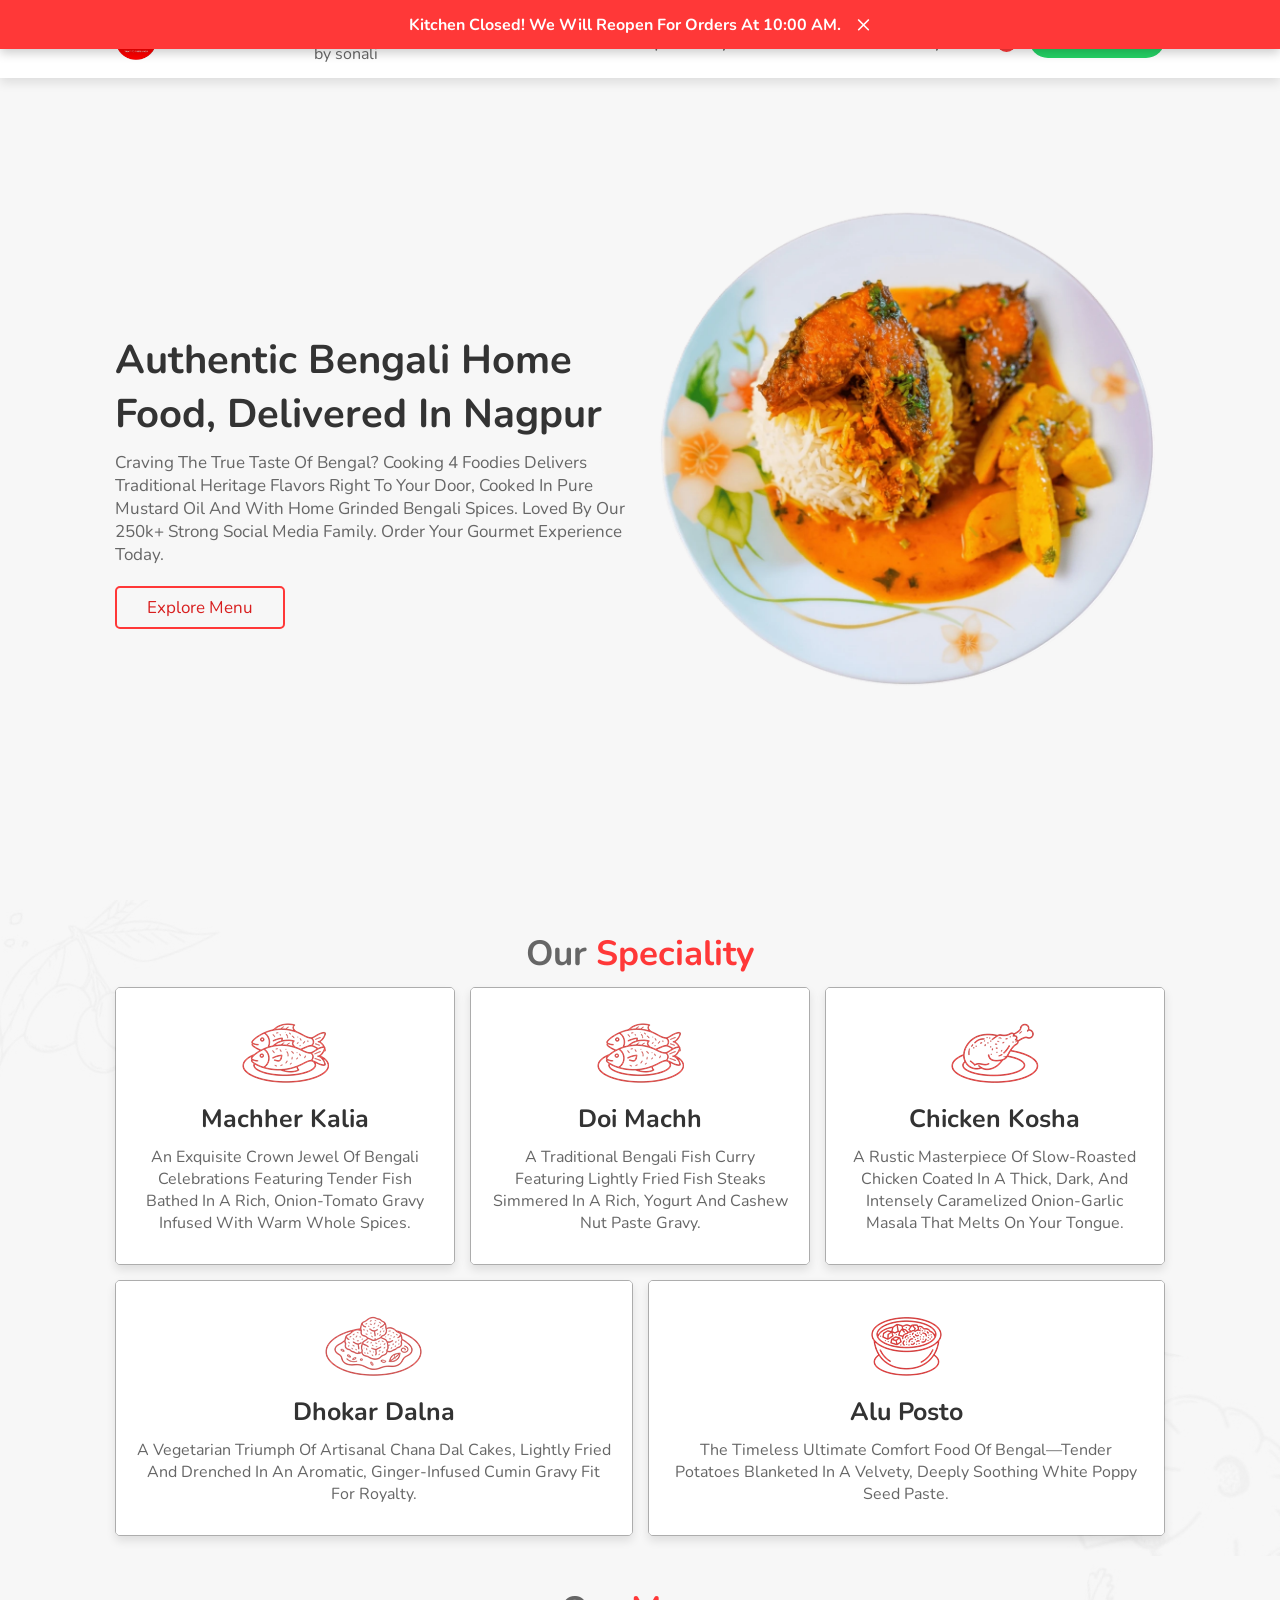
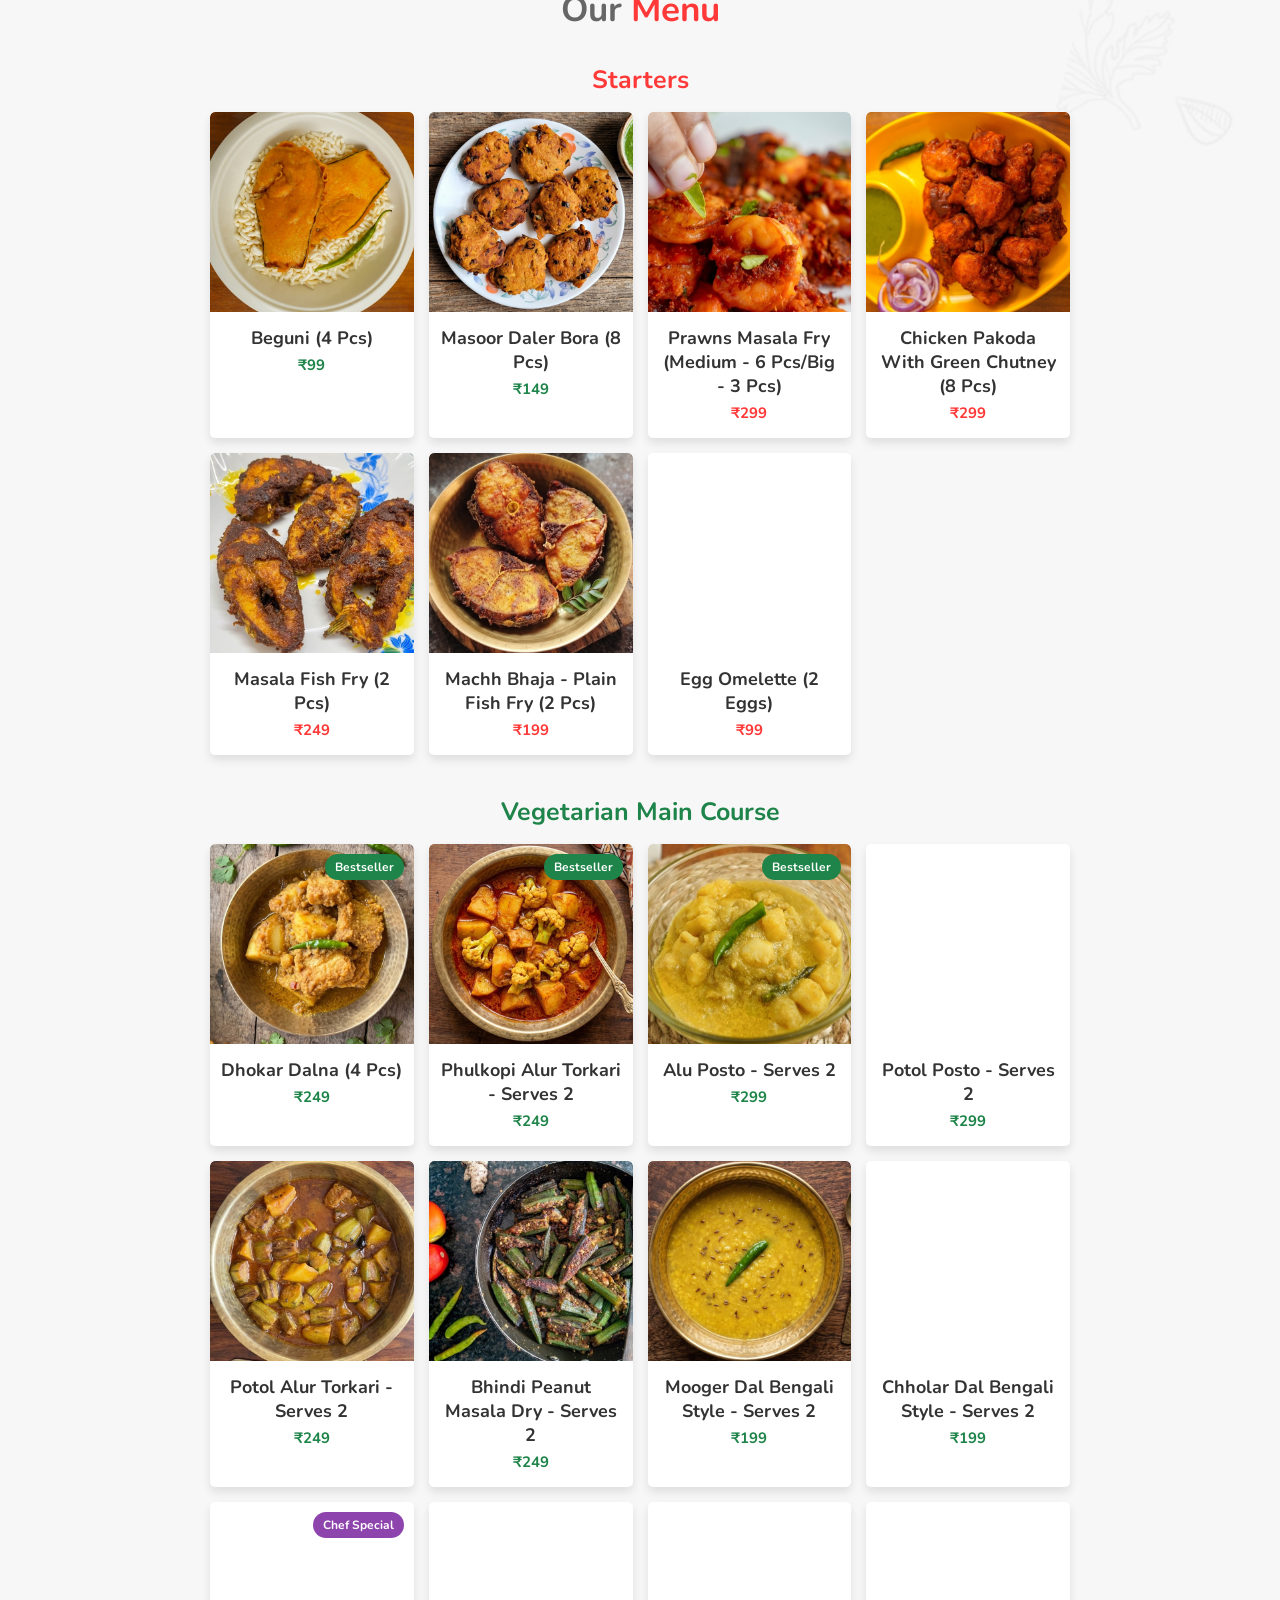
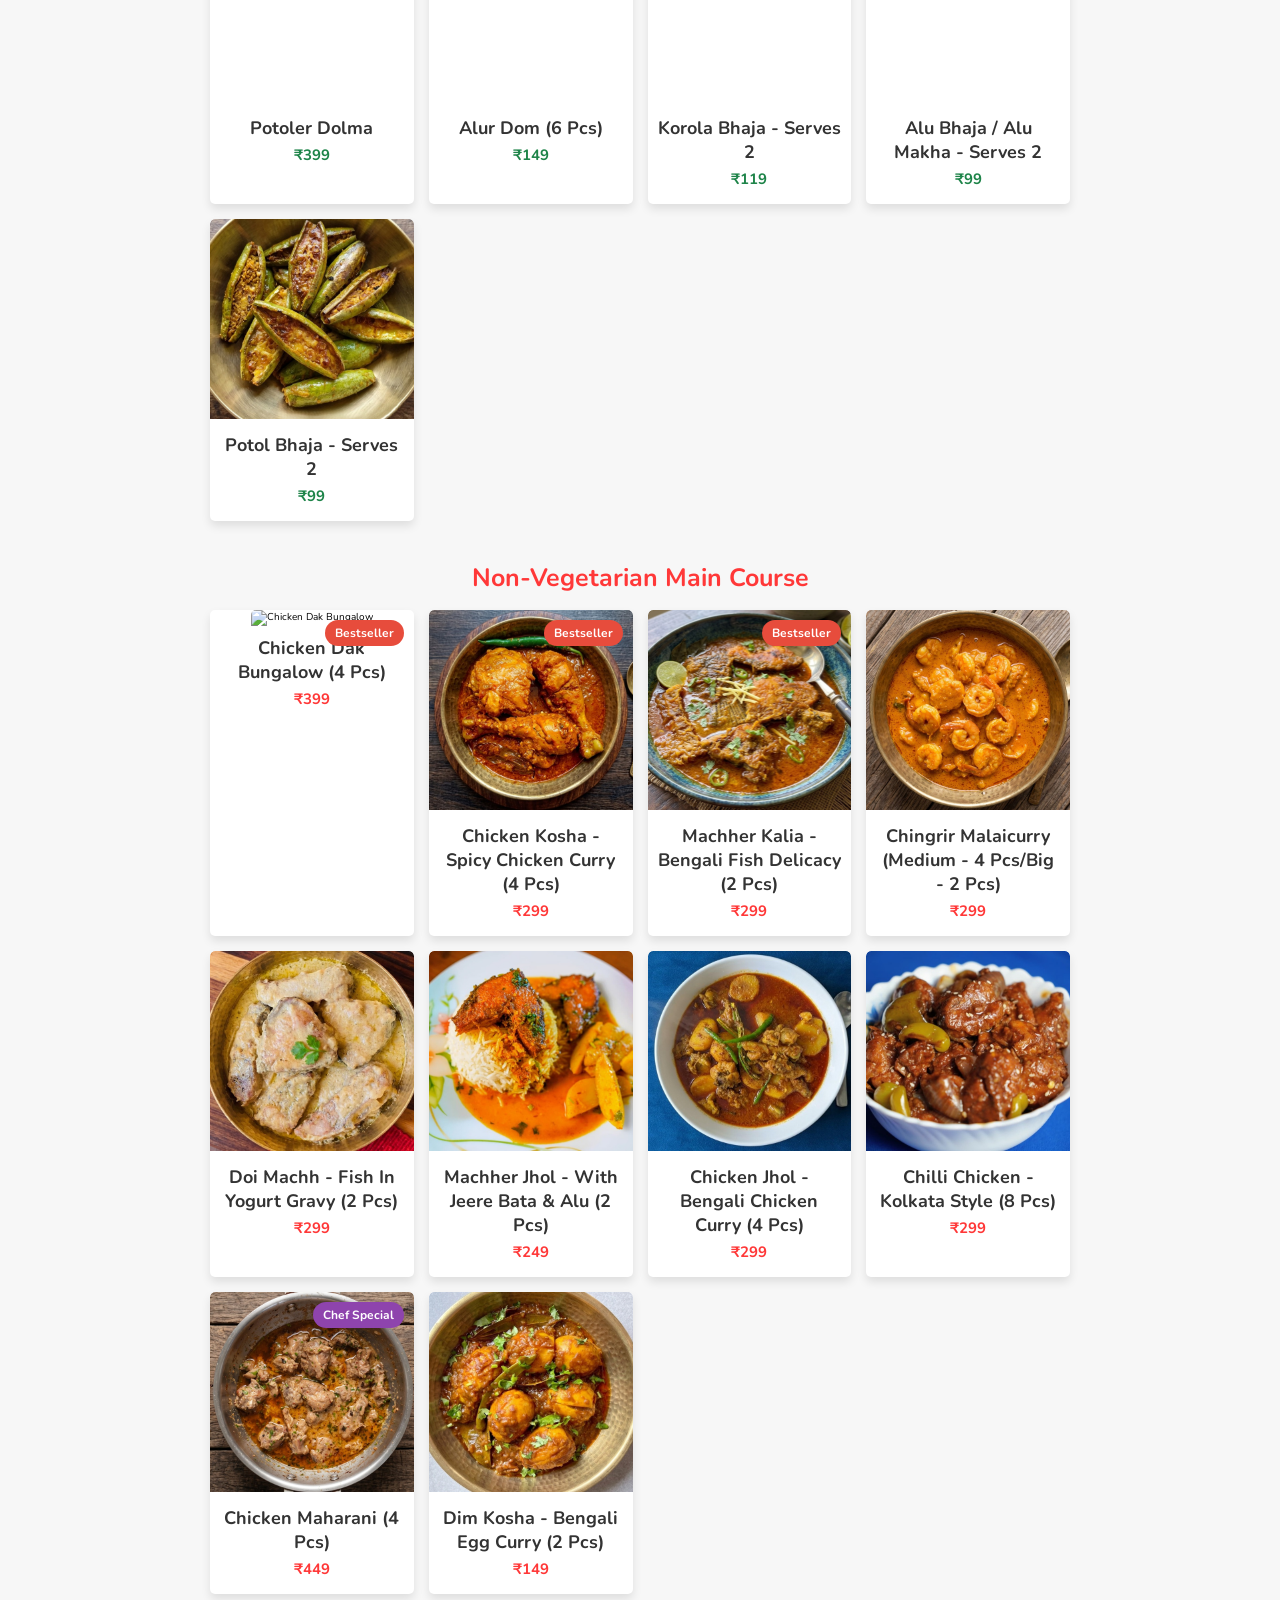
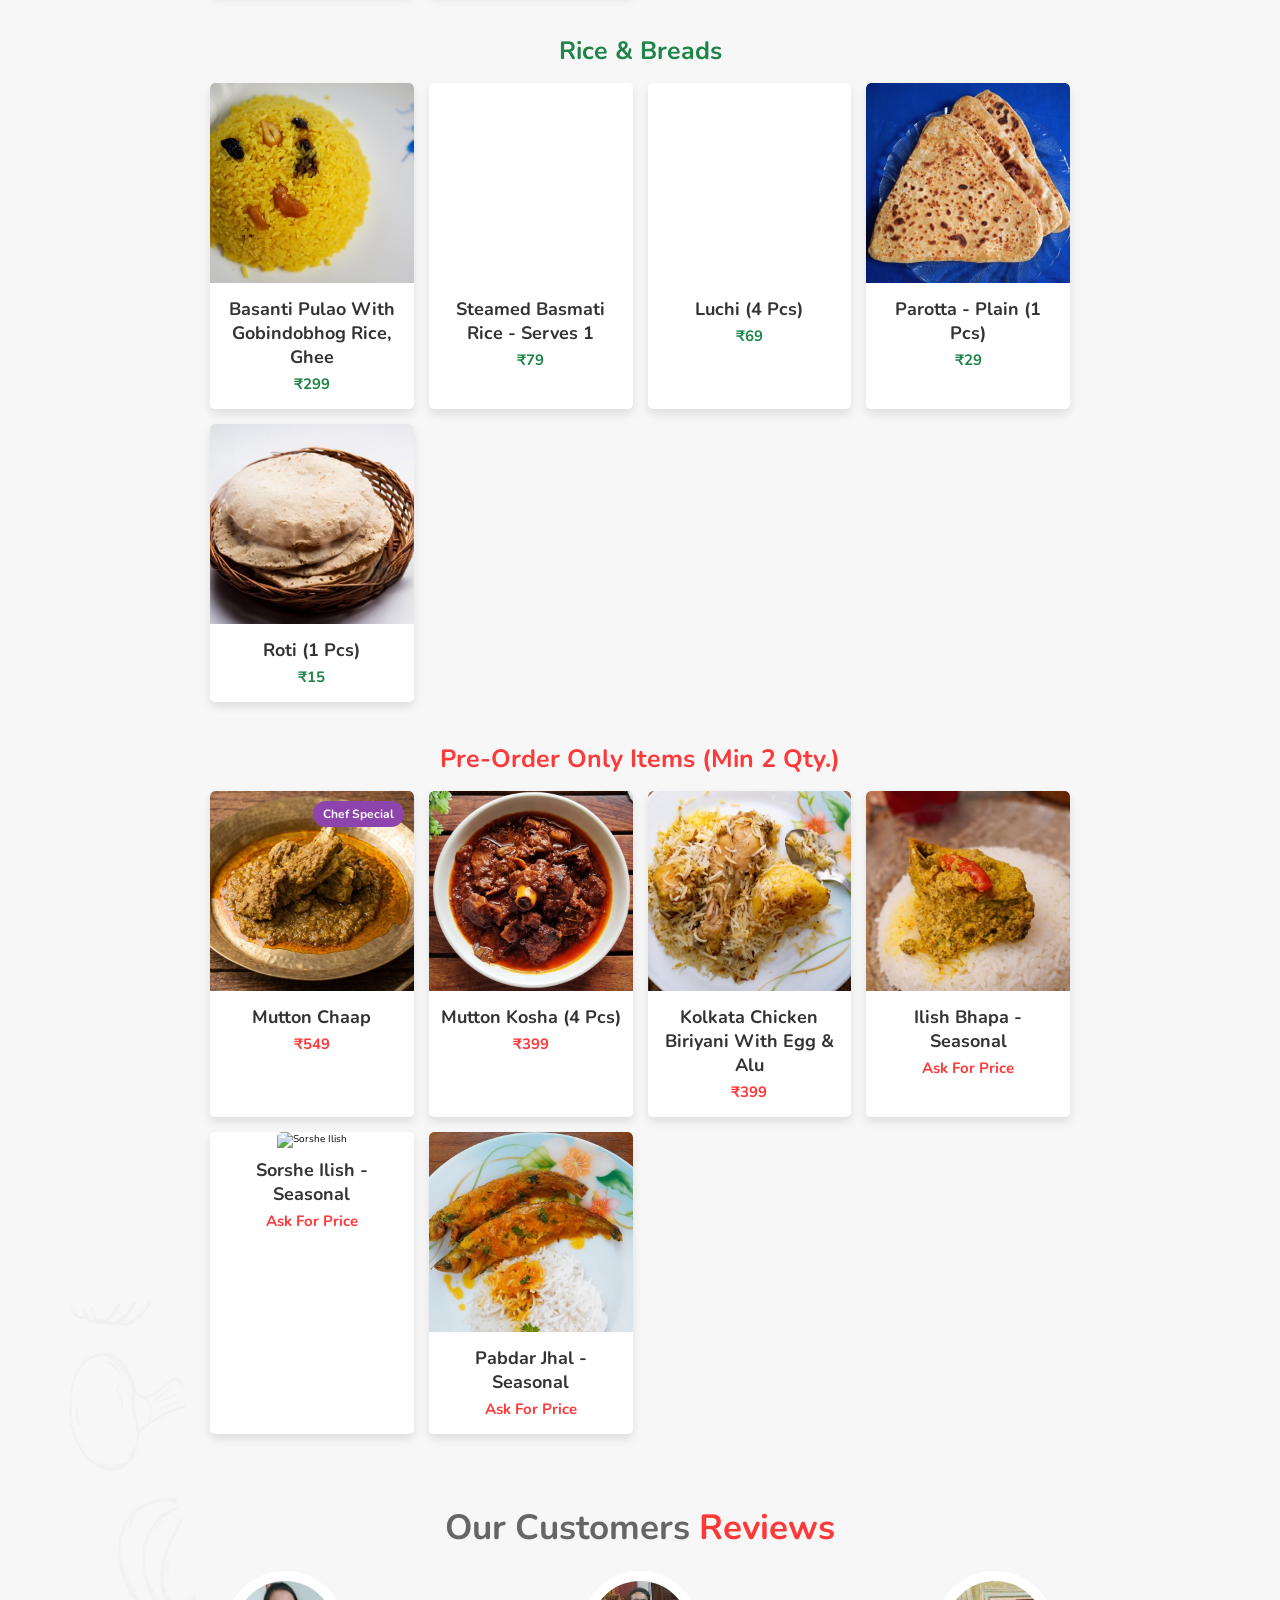
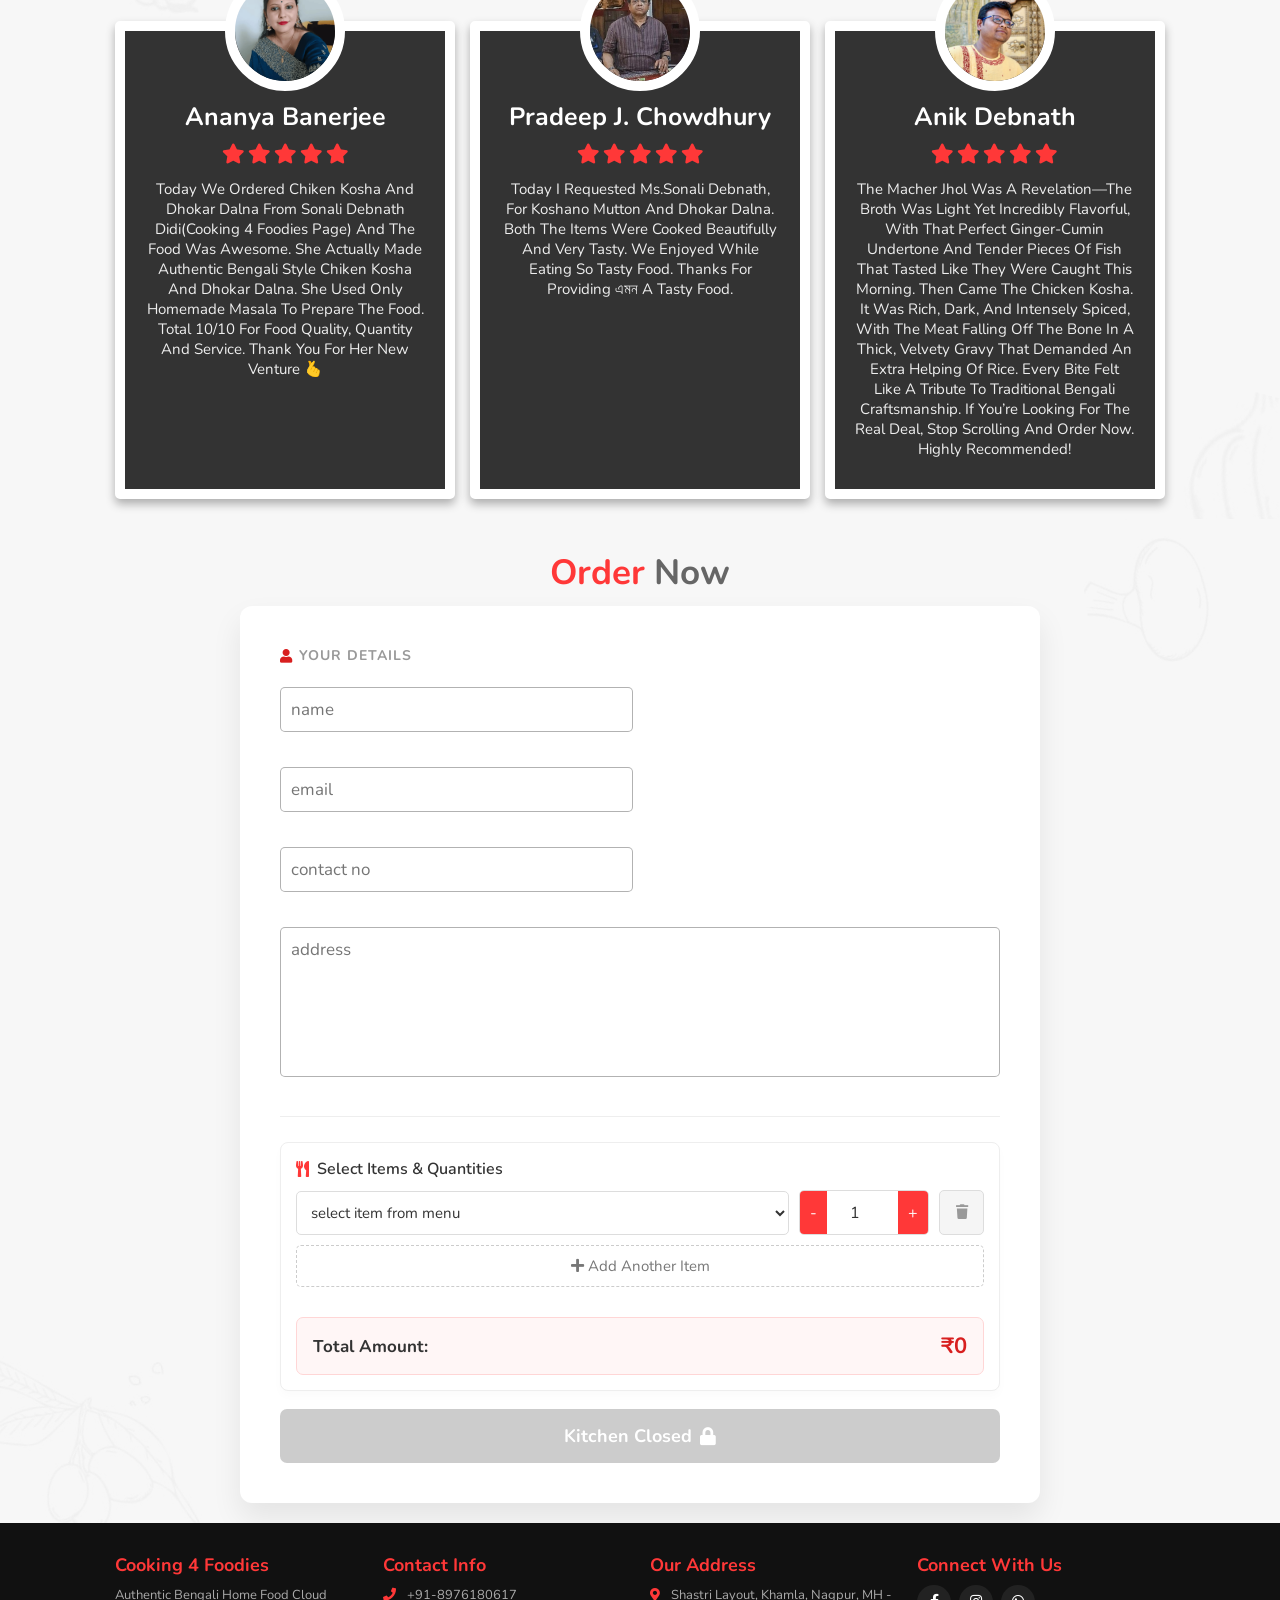
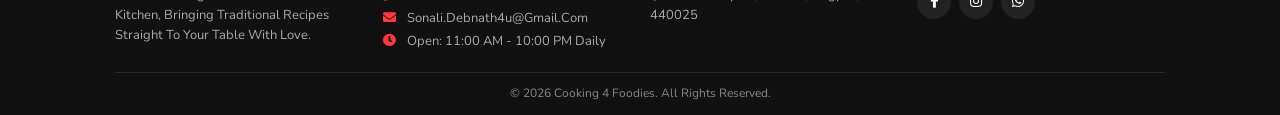
==== index.html @ e850c596 "prawn" ====
<!DOCTYPE html>
<html lang="en">
<head>
    <meta charset="UTF-8">
    <meta name="viewport" content="width=device-width, initial-scale=1.0">
    <link rel="preconnect" href="https://fonts.googleapis.com">
    <link rel="preconnect" href="https://fonts.gstatic.com" crossorigin>
    <link rel="preconnect" href="https://cdnjs.cloudflare.com" crossorigin>
    <link rel="stylesheet" href="https://fonts.googleapis.com/css2?family=Nunito:wght@200;300;400;600;700&display=swap">
<meta name="description" content="Authentic Bengali home-cooked food delivered across Nagpur. Machher kalia, chicken kosha, doi machh & more, made with pure mustard oil. Free delivery.">
    <title>Cooking 4 Foodies | Authentic Bengali Home Food Delivery in Nagpur</title>

    <link rel="canonical" href="https://cooking4foodies.github.io/">

    <!-- Open Graph -->
    <meta property="og:type" content="website">
    <meta property="og:title" content="Cooking 4 Foodies | Authentic Bengali Home Food Delivery in Nagpur">
    <meta property="og:description" content="Authentic Bengali home-cooked food delivered across Nagpur. Machher kalia, chicken kosha, doi machh & more, made with pure mustard oil. Free delivery.">
    <meta property="og:image" content="https://cooking4foodies.github.io/images/og-image.jpg">
    <meta property="og:image:width" content="1200">
    <meta property="og:image:height" content="630">
    <meta property="og:url" content="https://cooking4foodies.github.io/">
    <meta property="og:site_name" content="Cooking 4 Foodies">
    <meta property="og:locale" content="en_IN">

    <!-- Twitter Card -->
    <meta name="twitter:card" content="summary_large_image">
    <meta name="twitter:title" content="Cooking 4 Foodies | Authentic Bengali Home Food Delivery in Nagpur">
    <meta name="twitter:description" content="Authentic Bengali home-cooked food delivered across Nagpur. Made with pure mustard oil. Free delivery.">
    <meta name="twitter:image" content="https://cooking4foodies.github.io/images/og-image.jpg">

    <!-- Structured data for local search / rich results -->
    <script type="application/ld+json">
    {
      "@context": "https://schema.org",
      "@type": "FoodEstablishment",
      "name": "Cooking 4 Foodies - Bengali Home Food",
      "image": "https://cooking4foodies.github.io/images/home-img.png",
      "url": "https://cooking4foodies.github.io/",
      "telephone": "+91-8976180617",
      "email": "sonali.debnath4u@gmail.com",
      "servesCuisine": "Bengali",
      "priceRange": "₹₹",
      "address": {
        "@type": "PostalAddress",
        "streetAddress": "Shastri Layout, Khamla",
        "addressLocality": "Nagpur",
        "addressRegion": "Maharashtra",
        "postalCode": "440025",
        "addressCountry": "IN"
      },
      "geo": {
        "@type": "GeoCoordinates",
        "latitude": 21.1056989,
        "longitude": 79.0536344
      },
      "openingHoursSpecification": {
        "@type": "OpeningHoursSpecification",
        "dayOfWeek": ["Monday", "Tuesday", "Wednesday", "Thursday", "Friday", "Saturday", "Sunday"],
        "opens": "11:00",
        "closes": "22:00"
      },
      "aggregateRating": {
        "@type": "AggregateRating",
        "ratingValue": "5.0",
        "reviewCount": "24"
      },
      "hasMap": "https://www.google.com/maps/search/?api=1&query=Cooking+4+Foodies+-+Bengali+Home+Food&query_place_id=ChIJ-YE8oxm_1DsRFLdTze4Wp5g",
      "sameAs": [
        "https://www.facebook.com/cooking4foodies",
        "https://www.instagram.com/cooking_4_foodies",
        "https://wa.me/918976180617",
        "https://www.google.com/maps/search/?api=1&query=Cooking+4+Foodies+-+Bengali+Home+Food&query_place_id=ChIJ-YE8oxm_1DsRFLdTze4Wp5g"
      ]
    }
    </script>

    <!-- Favicon -->
    <link rel="icon" type="image/png" href="images/pic4.png">
    <link rel="apple-touch-icon" href="images/pic4.png">

    <!-- font awesome cdn link  -->
    <link rel="stylesheet" href="https://cdnjs.cloudflare.com/ajax/libs/font-awesome/5.15.3/css/all.min.css">

    <!-- custom css file link  -->
    <link rel="stylesheet" href="style.css">
    
    <style>
        /* Hero heading: restores the original h3 styling from style.css
           now that this heading is semantically an h1 for SEO */
        .home .content h1{
            font-size: 4rem;
            color: #333;
            font-weight: 700;
        }

        /* Logo & Subtitle Styling */
        header {
            display: flex;
            align-items: center;
            justify-content: space-between;
        }
        .logo {
            display: flex;
            align-items: center;
            gap: 1rem;
            flex: 1;
        }
        .logo img {
            height: 42px;
            width: auto;
            object-fit: contain;
            vertical-align: middle;
        }
        .logo-text-wrapper {
            display: flex;
            flex-direction: column;
            align-items: flex-end;
        }
        .logo-subtitle {
            font-size: 1.6rem; 
            color: #666;
            font-weight: normal;
            margin-top: -0.4rem;
            text-transform: lowercase;
        }

        /* Desktop Floating Menu Navigation - Hidden by default */
        .floating-menu-nav {
            position: fixed;
            left: 1.6rem;
            top: 50%;
            transform: translateY(-50%) translateX(-6px);
            background: rgba(255, 255, 255, 0.85);
            box-shadow: 0 0.8rem 2.4rem rgba(0,0,0,0.12), 0 0 0 1px rgba(0,0,0,0.04);
            border-radius: 1.6rem;
            z-index: 999;
            padding: 0.6rem;
            display: flex;
            flex-direction: column;
            align-items: center;
            gap: 0.2rem;
            backdrop-filter: blur(12px);
            -webkit-backdrop-filter: blur(12px);
            opacity: 0;
            visibility: hidden;
            transition: opacity 0.35s ease, visibility 0.35s ease, transform 0.35s ease;
        }
        .floating-menu-nav.visible {
            opacity: 1;
            visibility: visible;
            transform: translateY(-50%) translateX(0);
        }
        .floating-menu-nav .nav-icon {
            width: 3.2rem;
            height: 3.2rem;
            display: flex;
            align-items: center;
            justify-content: center;
            color: var(--red);
            font-size: 1.4rem;
            border-bottom: 1px solid rgba(0,0,0,0.06);
            margin-bottom: 0.3rem;
        }
        .floating-menu-nav a {
            position: relative;
            color: #777;
            font-size: 1.15rem;
            font-weight: 700;
            letter-spacing: .01em;
            padding: 0.75rem 1.2rem;
            border-radius: 1.1rem;
            transition: background .25s ease, color .25s ease, transform .25s ease;
            text-decoration: none;
            white-space: nowrap;
        }
        .floating-menu-nav a:hover {
            background: rgba(255,56,56,0.08);
            color: var(--red-text);
        }
        .floating-menu-nav a.active {
            background: var(--red);
            color: #fff;
            box-shadow: 0 0.4rem 1rem rgba(255,56,56,0.35);
        }

        /* Mobile Floating Menu Navigation - Hidden by default */
        .mobile-menu-nav {
            display: none;
            opacity: 0;
            visibility: hidden;
            transition: transform 0.3s ease, opacity 0.3s ease, visibility 0.3s ease;
            transform: translateY(100%);
        }
        .mobile-menu-nav.visible {
            opacity: 1;
            visibility: visible;
            transform: translateY(0);
        }

        @media (max-width: 1250px) {
            .floating-menu-nav { display: none; }
            .mobile-menu-nav {
                display: flex;
                position: fixed;
                bottom: 0;
                left: 0;
                width: 100%;
                background: rgba(255,255,255,0.92);
                backdrop-filter: blur(10px);
                -webkit-backdrop-filter: blur(10px);
                box-shadow: 0 -0.4rem 1.6rem rgba(0,0,0,0.08);
                z-index: 1000;
                overflow-x: auto;
                white-space: nowrap;
                padding: 0.8rem 1rem;
                gap: 0.6rem;
                justify-content: flex-start;
                scroll-snap-type: x proximity;
                -ms-overflow-style: none; /* IE and Edge */
                scrollbar-width: none; /* Firefox */
            }
            .mobile-menu-nav::-webkit-scrollbar {
                display: none; /* Chrome, Safari and Opera */
            }
            .mobile-menu-nav a {
                display: inline-flex;
                align-items: center;
                scroll-snap-align: start;
                background: #f6f6f6;
                color: #555;
                font-size: 2rem;
                font-weight: 700;
                padding: 0.8rem 1.6rem;
                border-radius: 999px;
                text-decoration: none;
                border: 1px solid #ececec;
                transition: all 0.2s ease;
            }
            .mobile-menu-nav a.active,
            .mobile-menu-nav a:active {
                background: var(--red);
                color: #fff;
                border-color: var(--red);
                box-shadow: 0 0.3rem 0.8rem rgba(255,56,56,0.3);
            }
        }

        /* Location Info Container in Header */
        .header-location {
            display: flex;
            align-items: center;
            font-size: 1.5rem;
            color: #333;
            gap: 0.5rem;
            margin-left: auto;
            margin-right: 1.5rem;
            font-weight: bold;
        }
        .header-location i {
            color: #ff3838;
        }

        /* "Contact Us" WhatsApp button - desktop nav bar version */
        header .navbar a.contact-us-btn {
            display: inline-flex;
            align-items: center;
            gap: .6rem;
            background: #25d366;
            color: #fff !important;
            padding: .8rem 1.6rem;
            border-radius: 999px;
            font-size: 1.6rem;
            font-weight: 700;
            margin-left: 1rem;
            transition: background .2s ease, transform .2s ease;
        }
        header .navbar a.contact-us-btn:hover {
            background: #1ebc59;
            color: #fff !important;
            transform: translateY(-1px);
        }
        header .navbar a.contact-us-btn i { font-size: 1.9rem; }

        /* Mobile Navbar & Toggle Fixes */
        #menu-bar {
            position: relative;
            /* Fixed footprint so the button (and the badge inside it) has real
               dimensions even before the icon font has loaded - relying on the
               glyph alone can leave this collapsed to a few px on slow connections. */
            min-width: 4.4rem;
            min-height: 4.4rem;
            font-size: 3rem;
            color: #333;
            border: none;
            background: none;
            padding: .5rem;
            cursor: pointer;
            display: none;
            outline: none;
        }

        /* Cart badge shown on the hamburger icon itself, so a mobile user
           can see there's something in the cart without opening the menu.
           Scoped to #menu-bar so it always wins over the generic .cart-badge
           class (which carries a margin-left meant for the navbar badge). */
        #menu-bar .menu-cart-badge {
            position: absolute;
            top: 0;
            right: 0;
            margin: 0;
            font-size: 1.1rem;
            padding: 0.1rem 0.5rem;
            line-height: 1.4;
        }
        #menu-bar .menu-cart-badge[hidden] { display: none; }

        @media (max-width: 768px) {
            #menu-bar { display: flex; align-items: center; justify-content: center; }
            .header-location { font-size: 1.3rem; margin-right: 3rem; }
            .logo img { height: 40px; }
            .logo-subtitle { font-size: 1.3rem; }
            header .navbar a.contact-us-btn { margin-left: 0; justify-content: center; }
            header .navbar {
                position: absolute;
                top: 100%; left: 0; right: 0;
                background: #fff;
                border-top: .1rem solid rgba(0,0,0,.1);
                box-shadow: 0 .5rem 1rem rgba(0,0,0,.1);
                clip-path: polygon(0 0, 100% 0, 100% 0, 0 0);
                transition: .2s linear;
                display: flex;
                flex-direction: column;
            }
            header .navbar.active { clip-path: polygon(0 0, 100% 0, 100% 100%, 0 100%); }
            header .navbar a {
                margin: 1.5rem; padding: 1.5rem;
                background: #f9f9f9; border: .1rem solid rgba(0,0,0,.1);
                display: block; font-size: 2rem;
            }
        }

        .menu-category { padding: 2rem 9%; scroll-margin-top: 80px;}
        .menu-category h3 {
            font-size: 2.5rem; color: #333; margin-bottom: 1.5rem;
            text-transform: capitalize; text-align: center;
        }
        .menu-category h3 span { color: #ff3838; }
        .menu-category h3 span.green-text { color: #1e8449; }
        
        .bestseller-badge {
            position: absolute; top: 10px; right: 10px;
            background-color: #e74c3c; color: white; padding: 5px 10px;
            font-size: 1.2rem; font-weight: bold; border-radius: 20px; z-index: 5;
        }
        
        /* Green badge for vegetarian bestsellers */
        .bestseller-badge.veg-badge {
            background-color: #1e8449;
        }

        .menu-card-container {
            display: grid; grid-template-columns: repeat(4, 1fr);
            gap: 1.5rem; justify-content: start; justify-items: start;
        }
        @media (max-width: 991px) { .menu-card-container { grid-template-columns: repeat(2, 1fr); } }
        @media (max-width: 650px) { .menu-card-container { grid-template-columns: 1fr; } }
        
        .menu-card {
            position: relative; overflow: hidden; border-radius: .5rem;
            box-shadow: 0 .5rem 1rem rgba(0,0,0,.1); background: #fff;
            text-align: center; padding: 0; width: 100%; cursor: pointer;
            -webkit-tap-highlight-color: transparent;
        }
        .menu-card img {
            height: 200px; width: 100%; object-fit: cover;
            border-radius: .5rem .5rem 0 0; margin-bottom: 1rem;
        }
        .menu-card h4 { font-size: 1.8rem; color: #333; padding: 0 1rem; }
        .menu-card .price {
            font-size: 1.5rem; color: #ff3838; font-weight: bolder;
            margin-top: .5rem; margin-bottom: 1.5rem; display: block;
        }
        .menu-card .price.green-price { color: #1e8449; }
        
        .menu-card .hover-info {
            position: absolute; top: -100%; left: 0; height: 100%; width: 100%;
            background: rgba(255, 56, 56, 0.9); display: flex; flex-direction: column;
            align-items: center; justify-content: center; padding: 2rem;
            text-align: center; transition: .3s linear; z-index: 10;
        }
        .menu-card.veg-card .hover-info { background: rgba(30, 132, 73, 0.9); }
        .menu-card .hover-info p { color: #fff; font-size: 1.4rem; margin-bottom: 1rem; }

        @media (hover: hover) { .menu-card:hover .hover-info { top: 0; } }
        @media (hover: none), (pointer: coarse) {
            .menu-card:hover .hover-info { top: -100% !important; }
            .speciality .box-container .box:hover .content { top: -100% !important; }
        }
        .menu-card.active-touch .hover-info { top: 0 !important; }
        .speciality .box-container .box.active-touch .content { top: 0 !important; }
        .speciality .box-container .box { cursor: pointer; -webkit-tap-highlight-color: transparent; }

        .hover-add-btn {
            background: #fff; color: #333; border: none; padding: .6rem 1.5rem;
            font-size: 1.4rem; border-radius: .5rem; cursor: pointer;
            font-weight: bold; transition: background .2s, color .2s, transform 0.1s ease;
        }
        .hover-add-btn:hover { background: #333; color: #fff; }
        
        @keyframes btnClickPulse {
            0% { transform: scale(1); } 50% { transform: scale(0.92); } 100% { transform: scale(1); }
        }
        .btn-clicked { animation: btnClickPulse 0.25s ease; }

        .cart-badge {
            background: #ff3838; color: #fff; font-size: 1.2rem;
            padding: 0.1rem 0.6rem; border-radius: 50%; margin-left: 0.5rem;
            display: inline-block; font-weight: bold;
        }
        @keyframes bounceBadge {
            0% { transform: scale(1); } 50% { transform: scale(1.3); } 100% { transform: scale(1); }
        }
        .bounce { animation: bounceBadge 0.4s ease; }

        /* Order Section adjustments */
        .order .row {
            max-width: 80rem; margin: 0 auto; background: #fff;
            border-radius: 1.2rem; box-shadow: 0 1.5rem 3rem rgba(0,0,0,.08); padding: 3rem;
        }
        .order .row form { width: 100%; }
        .order-section-label {
            font-size: 1.4rem; text-transform: uppercase; letter-spacing: .1rem;
            color: #999; font-weight: 700; margin: 0 0 1.2rem; display: flex; align-items: center; gap: .6rem;
        }
        .order-section-label i { color: var(--red-text); }
        .order-divider { border: none; border-top: .1rem solid #eee; margin: 2.5rem 0; }
        
        .order form .inputBox { display: flex; justify-content: space-between; gap: 1.5rem; margin-bottom: 1.5rem; }
        .order form .inputBox input, .order form textarea {
            width: 100%; padding: 1.2rem 1.4rem; font-size: 1.6rem; color: #333;
            background: #fff; border-radius: .5rem; border: .1rem solid #ddd;
            text-transform: none; transition: all .3s ease;
        }
        .order form .inputBox input:focus, .order form textarea:focus, .order form .item-row select:focus {
            border-color: #ff3838; box-shadow: 0 0 5px rgba(255, 56, 56, 0.3);
        }
        .order form textarea { height: 60px; resize: none; margin-bottom: 1.5rem; }
        
        .order-items-wrapper {
            background: #fff; border: .1rem solid #eee; border-radius: .8rem;
            padding: 1.5rem; margin-bottom: 1.5rem; box-shadow: 0 .5rem 1rem rgba(0,0,0,.02);
        }
        .order-items-title {
            font-size: 1.6rem; color: #333; font-weight: 600;
            margin-bottom: 1rem; display: flex; align-items: center; gap: .8rem;
        }
        .order-items-title i { color: #ff3838; }
        
        .order form .item-row { display: flex; gap: 1rem; width: 100%; margin-bottom: 1rem; align-items: center; flex-wrap: wrap; }
        .order form .item-row select {
            padding: 1rem; font-size: 1.5rem; color: #333; text-transform: none;
            border: .1rem solid #ddd; border-radius: .5rem; background: #fff; flex: 1 1 22rem;
        }
        .qty-box {
            display: flex; align-items: center; border: .1rem solid #ddd;
            border-radius: .5rem; background: #fff; overflow: hidden; width: 130px; flex-shrink: 0; height: 45px;
        }
        .qty-box button {
            background: #ff3838; color: #fff; border: none; padding: 0 1rem;
            font-size: 1.6rem; cursor: pointer; height: 100%; transition: background .2s;
        }
        .qty-box button:hover { background: #e02f2f; }
        .qty-box input {
            width: 50px; text-align: center; border: none; background: transparent;
            font-size: 1.6rem; color: #333; margin: 0 auto; display: block;
        }
        
        .remove-item-btn {
            background: #f5f5f5; color: #999; border: .1rem solid #ddd;
            width: 45px; height: 45px; flex-shrink: 0; border-radius: .5rem;
            cursor: pointer; font-size: 1.4rem; transition: all .2s;
        }
        .remove-item-btn:hover { background: #fff0f0; color: var(--red-text); border-color: var(--red-text); }
        
        .add-item-btn {
            background: #fff; color: #777; padding: 1rem 2rem; font-size: 1.5rem;
            border-radius: .5rem; cursor: pointer; border: .15rem dashed #ccc; width: 100%;
            transition: all .2s; margin-bottom: 1.5rem;
        }
        .add-item-btn:hover { background: #fff5f5; color: var(--red-text); border-color: var(--red-text); }
        
        .cart-total-container {
            display: flex; justify-content: space-between; align-items: center;
            font-size: 1.7rem; font-weight: 700; color: #333; margin-top: 1.5rem;
            padding: 1.3rem 1.6rem; background: #fff6f6; border: .1rem solid #ffd6d6; border-radius: .7rem;
        }
        .cart-total-container span { color: var(--red-text); font-size: 2.2rem; margin-left: 0.8rem; }
        
        .order-submit-btn {
            display: flex; align-items: center; justify-content: center; gap: .8rem;
            width: 100%; background: var(--red-text); color: #fff; border: none;
            padding: 1.5rem; font-size: 1.8rem; font-weight: 700; border-radius: .7rem;
            cursor: pointer; margin-top: 1.8rem; box-shadow: 0 .8rem 1.6rem rgba(216,31,31,.25);
        }
        .order-submit-btn:hover { background: #b71919; }
        
        @media(max-width:500px){ .order form .item-row select { flex: 1 1 100%; } }

        /* Success Dialog Overlay Styling */
        .modal-overlay {
            display: none; position: fixed; top: 0; left: 0; width: 100%; height: 100%;
            background: rgba(0, 0, 0, 0.6); justify-content: center; align-items: center; z-index: 1000;
        }
        .modal-content {
            background: #fff; padding: 3rem; border-radius: 1rem; text-align: center;
            max-width: 400px; width: 90%; box-shadow: 0 1rem 2rem rgba(0,0,0,0.2); animation: fadeIn .3s ease-in-out;
        }
        .modal-content i { font-size: 5rem; color: #1e8449; margin-bottom: 1.5rem; }
        .modal-content h3 { font-size: 2.2rem; color: #333; margin-bottom: 1rem; }
        .modal-content p { font-size: 1.4rem; color: #666; margin-bottom: 2rem; }
        .modal-content button {
            background: #ff3838; color: #fff; border: none; padding: 1rem 2.5rem;
            font-size: 1.5rem; border-radius: .5rem; cursor: pointer; transition: background .2s;
        }
        .modal-content button:hover { background: #333; }
        @keyframes fadeIn { from { opacity: 0; transform: translateY(-20px); } to { opacity: 1; transform: translateY(0); } }

        /* UPI Payment Modal */
        .pay-modal { max-width: 440px; text-align: center; }
        .pay-modal .pay-order-id {
            font-size: 1.5rem; font-weight: 700; color: #333; letter-spacing: .05em;
            background: #f6f6f6; border: 1px dashed #ccc; border-radius: .6rem;
            padding: .8rem 1rem; margin-bottom: 1.2rem; word-break: break-all;
            text-transform: none;
        }
        .pay-modal .pay-amount { font-size: 3rem; font-weight: 800; color: #1e8449; margin-bottom: .4rem; }
        .pay-modal .pay-amount-label { font-size: 1.3rem; color: #888; margin-bottom: 1.5rem; }

        /* Payment method toggle */
        .pay-method-toggle {
            display: flex; gap: .6rem; margin: 1.5rem 0;
            background: #f2f2f2; padding: .5rem; border-radius: .8rem;
        }
        .pay-tab {
            flex: 1; background: transparent !important; color: #666 !important;
            border: none; padding: 1rem .6rem !important; border-radius: .6rem;
            font-size: 1.3rem !important; font-weight: 700; cursor: pointer;
            transition: all .2s ease; font-family: inherit;
        }
        .pay-tab.active {
            background: #fff !important; color: #ff3838 !important;
            box-shadow: 0 .2rem .6rem rgba(0,0,0,.12);
        }
        .pay-tab:hover:not(.active) { color: #333 !important; }

        /* Cash on delivery pane */
        .pay-cod-box {
            background: #f0f9f3; border: 1px solid #cde9d8; border-radius: .8rem;
            padding: 2rem 1.5rem; margin-bottom: 1.5rem;
        }
        .pay-cod-box i { font-size: 3.5rem; color: #1e8449; margin-bottom: 1rem; }
        .pay-cod-box p { font-size: 1.5rem; color: #333; margin: 0; }
        .pay-cod-box strong { color: #1e8449; font-size: 1.8rem; }
        .pay-qr {
            display: flex; justify-content: center; padding: 1.2rem; background: #fff;
            border: 1px solid #eee; border-radius: .8rem; margin: 0 auto 1.2rem auto; width: fit-content;
        }
        .pay-qr img, .pay-qr canvas { display: block; }
        .pay-vpa {
            font-size: 1.4rem; color: #555; margin-bottom: 1.5rem; word-break: break-all;
        }
        /* UPI IDs and order IDs must render exactly as-is - the site's
           global capitalize/lowercase styling would otherwise mangle them. */
        .pay-vpa strong, #pay-order-id-value, #pay-ref-input, #success-message strong {
            color: #333;
            text-transform: none !important;
        }
        .pay-upi-btn {
            display: inline-block; background: #1e8449; color: #fff; text-decoration: none;
            padding: 1.1rem 2rem; border-radius: .6rem; font-size: 1.5rem; font-weight: 700;
            margin-bottom: 1.5rem; width: 100%; box-sizing: border-box;
        }
        .pay-step {
            text-align: left; font-size: 1.35rem; color: #555; line-height: 1.6;
            background: #fff8e6; border-left: .4rem solid #f0b429; border-radius: .4rem;
            padding: 1rem 1.2rem; margin-bottom: 1.5rem;
        }
        .pay-ref-input {
            width: 100%; padding: 1.1rem; font-size: 1.5rem; border: 1px solid #ccc;
            border-radius: .6rem; margin-bottom: 1rem; box-sizing: border-box; font-family: inherit;
        }
        .pay-actions { display: flex; gap: 1rem; }
        .pay-actions button { flex: 1; }
        .pay-cancel-btn { background: #eee !important; color: #555 !important; }
        .pay-cancel-btn:hover { background: #ddd !important; color: #333 !important; }
        .pay-error { color: #d81f1f; font-size: 1.3rem; margin-bottom: 1rem; display: none; }
        @media (max-width: 480px) {
            .pay-modal { padding: 2rem 1.5rem; }
            .pay-actions { flex-direction: column; }
        }

        /* Kitchen Closed Banner Styling */
        .kitchen-closed-banner {
            display: none;
            position: fixed;
            top: 0;
            left: 0;
            width: 100%;
            background: #ff3838;
            color: #fff;
            text-align: center;
            padding: 1.2rem 2rem;
            font-size: 1.6rem;
            font-weight: 700;
            z-index: 10000;
            box-shadow: 0 0.4rem 1rem rgba(0,0,0,0.2);
            align-items: center;
            justify-content: center;
            gap: 1.5rem;
        }
        .kitchen-closed-banner.active {
            display: flex;
        }
        .kitchen-closed-banner button {
            background: transparent;
            color: #fff;
            border: none;
            font-size: 2.5rem;
            cursor: pointer;
            line-height: 1;
            padding: 0;
        }
        .kitchen-closed-banner button:hover {
            color: #f1f1f1;
        }

        /* Footer Styling */
        .footer-container { background: #111; color: #fff; padding: 3rem 9% 1.4rem 9%; }
        .footer-grid {
            display: grid;
            grid-template-columns: repeat(4, 1fr);
            gap: 2rem;
            margin-bottom: 1.8rem;
            align-items: start;
        }
        .footer-box h3 { font-size: 1.8rem; color: #ff3838; margin-bottom: .8rem; }
        .footer-box p { font-size: 1.3rem; color: #aaa; line-height: 1.55; margin-bottom: .3rem; }
        .footer-box p i { color: #ff3838; margin-right: .8rem; }
        .footer-box p a { color: inherit; }
        .footer-box p a:hover { color: #ff3838; }
        .footer-socials { display: flex; gap: .8rem; margin-top: .8rem; }
        .footer-socials a {
            height: 34px; width: 34px; line-height: 34px; text-align: center;
            border-radius: 50%; background: #222; color: #fff; font-size: 1.4rem; transition: .2s linear;
        }
        .footer-socials a.facebook-btn:hover { background: #3b5998; }
        .footer-socials a.instagram-btn:hover { background: #e1306c; }
        .footer-socials a.whatsapp-btn:hover { background: #25d366; }
        .footer-bottom { border-top: .1rem solid rgba(255,255,255,.1); padding-top: 1.2rem; text-align: center; font-size: 1.2rem; color: #888; }

        /* Keep "Our Address" (with the map) and "Connect With Us" paired
           side by side at every width, instead of an auto-fit grid that
           can wrap them apart and leave Connect With Us stranded below. */
        @media (max-width: 991px) {
            .footer-grid { grid-template-columns: repeat(2, 1fr); gap: 1.6rem; }
        }
        @media (max-width: 480px) {
            .footer-grid { grid-template-columns: 1fr; gap: 1.6rem; }
        }
    </style>
</head>
<body>

<!-- Kitchen Closed Banner -->
<div id="kitchen-closed-banner" class="kitchen-closed-banner">
    <span>Kitchen Closed! We will reopen for orders at 10:00 AM.</span>
    <button type="button" id="close-banner-btn" aria-label="Close banner">&times;</button>
</div>

<a href="#home" class="skip-link">Skip to content</a>

<!-- Desktop Floating Section Navigator -->
<div class="floating-menu-nav" aria-label="Menu sections" role="navigation">
    <span class="nav-icon" aria-hidden="true"><i class="fas fa-utensils"></i></span>
    <a href="#cat-starters">Starters</a>
    <a href="#cat-veg">Veg Main Course</a>
    <a href="#cat-nonveg">Non-Veg Main Course</a>
    <a href="#cat-rice">Rice & Breads</a>
    <a href="#cat-preorder">Pre-Order</a>
</div>

<!-- Mobile Horizontal Section Navigator -->
<div class="mobile-menu-nav">
    <a href="#cat-starters">Starters</a>
    <a href="#cat-veg">Veg</a>
    <a href="#cat-nonveg">Non-Veg</a>
    <a href="#cat-rice">Rice & Breads</a>
    <a href="#cat-preorder">Pre-Order</a>
</div>

<!-- header section starts  -->
<header>
    <a href="#" class="logo">
        <img width="1202" height="1202" decoding="async" src="images/pic4.png" alt="Cooking 4 Foodies logo">
        <div class="logo-text-wrapper">
            cooking 4 foodies
            <span class="logo-subtitle">by sonali</span>
        </div>
    </a>

    <div class="header-location">
        <i class="fas fa-map-marker-alt"></i> nagpur
    </div>

    <button type="button" id="menu-bar" class="fas fa-bars" aria-label="Menu" aria-expanded="false">
        <span id="menu-cart-badge" class="cart-badge menu-cart-badge" hidden>0</span>
    </button>

    <nav class="navbar">
        <a href="#home">home</a>
        <a href="#speciality">speciality</a>
        <a href="#popular">menu</a>
        <a href="#review">review</a>
        <a href="#order">my cart <span id="cart-count" class="cart-badge">0</span></a>
        <a href="https://wa.me/918976180617?text=I%20would%20like%20to%20know%20about%20Ordering%20Food" target="_blank" rel="noopener noreferrer" class="contact-us-btn">
            <i class="fab fa-whatsapp"></i> contact us
        </a>
    </nav>
</header>
<!-- header section ends -->

<!-- home section starts  -->
<section class="home" id="home">
    <div class="content">
        <h1>authentic bengali home food, delivered in nagpur</h1>
        <p>Craving the true taste of bengal? cooking 4 foodies delivers traditional heritage flavors right to your door, cooked in pure mustard oil and with home grinded bengali spices. Loved by our 250k+ strong social media family. Order your gourmet experience today.</p>
        <a href="#popular" class="btn">explore menu</a>
    </div>

    <div class="image">
        <picture>
            <source srcset="images/home-img.webp" type="image/webp">
            <img width="1042" height="1000" decoding="async" src="images/home-img.png" alt="Assorted authentic Bengali dishes from Cooking 4 Foodies, Nagpur" style="width: 100%; height: auto; object-fit: cover;">
        </picture>
    </div>
</section>
<!-- home section ends -->

<!-- speciality section starts  -->
<section class="speciality" id="speciality">
    <h2 class="heading"> our <span>speciality</span> </h2>
    <div class="box-container">
        <div class="box">
            <img width="1119" height="800" loading="lazy" decoding="async" class="image" src="images/p-8.jpg" alt="Machher Kalia - Bengali fish curry in onion-tomato gravy">
            <div class="content">
                <img width="87" height="60" loading="lazy" decoding="async" src="images/s-1.png" alt="">
                <h3>machher kalia</h3>
                <p>an exquisite crown jewel of bengali celebrations featuring tender fish bathed in a rich, onion-tomato gravy infused with warm whole spices.</p>
            </div>
        </div>
        <div class="box">
            <img width="839" height="600" loading="lazy" decoding="async" class="image" src="images/p-5.jpg" alt="Doi Machh - Bengali fish curry in yogurt cashew gravy">
            <div class="content">
                <img width="87" height="60" loading="lazy" decoding="async" src="images/s-2.png" alt="">
                <h3>doi machh</h3>
                <p>a traditional bengali fish curry featuring lightly fried fish steaks simmered in a rich, yogurt and cashew nut paste gravy.</p>
            </div>
        </div>
        <div class="box">
            <img width="843" height="600" loading="lazy" decoding="async" class="image" src="images/p-6.jpg" alt="Chicken Kosha - slow-roasted chicken in onion-garlic masala">
            <div class="content">
                <img width="88" height="60" loading="lazy" decoding="async" src="images/s-3.png" alt="">
                <h3>chicken kosha</h3>
                <p>a rustic masterpiece of slow-roasted chicken coated in a thick, dark, and intensely caramelized onion-garlic masala that melts on your tongue.</p>
            </div>
        </div>
        <div class="box">
            <img width="839" height="600" loading="lazy" decoding="async" class="image" src="images/g-4.jpg" alt="Dhokar Dalna - fried lentil cakes in cumin gravy">
            <div class="content">
                <img width="97" height="60" loading="lazy" decoding="async" src="images/s-4.png" alt="">
                <h3>dhokar dalna</h3>
                <p>a vegetarian triumph of artisanal chana dal cakes, lightly fried and drenched in an aromatic, ginger-infused cumin gravy fit for royalty.</p>
            </div>
        </div>
        <div class="box">
            <img width="799" height="600" loading="lazy" decoding="async" class="image" src="images/p-9.jpg" alt="Alu Posto - potatoes in poppy seed paste">
            <div class="content">
                <img width="71" height="60" loading="lazy" decoding="async" src="images/s-5.png" alt="">
                <h3>alu posto</h3>
                <p>the timeless ultimate comfort food of bengal—tender potatoes blanketed in a velvety, deeply soothing white poppy seed paste.</p>
            </div>
        </div>
    </div>
</section>
<!-- speciality section ends -->

<!-- menu section starts -->
<section class="popular" id="popular">
    <h2 class="heading"> our <span>menu</span> </h2>

    <!-- 1. Starters -->
    <div class="menu-category" id="cat-starters">
        <h3><span>starters</span></h3>
        <div class="menu-card-container">
            <div class="menu-card veg-card">
                <img width="839" height="600" loading="lazy" decoding="async" src="images/p-10.jpg" alt="Beguni">
                <h4>beguni (4 pcs)</h4>
                <span class="price green-price">₹99</span>
                <div class="hover-info">
                    <p>crispy traditional bengali eggplant fritters.</p>
                    <button type="button" class="hover-add-btn" onclick="addToCart('Beguni (4 Pcs)', this)">add to cart</button>
                </div>
            </div>
            <div class="menu-card veg-card">
                <img width="839" height="600" loading="lazy" decoding="async" src="images/p-15.jpg" alt="Masoor Daler Bora">
                <h4>masoor daler bora (8 pcs)</h4>
                <span class="price green-price">₹149</span>
                <div class="hover-info">
                    <p>crispy fritters made from ground red lentils.</p>
                    <button type="button" class="hover-add-btn" onclick="addToCart('Masoor Daler Bora (8 Pcs)', this)">add to cart</button>
                </div>
            </div>
            <div class="menu-card">
                <img width="840" height="600" loading="lazy" decoding="async" src="images/p-31.jpg" alt="Prawns Masala Fry">
                <h4>prawns masala fry (medium - 6 pcs/big - 3 pcs)</h4>
                <span class="price">₹299</span>
                <div class="hover-info">
                    <p>crispy fried prawns coated in aromatic masala.</p>
                    <button type="button" class="hover-add-btn" onclick="addToCart('Prawns Masala Fry (Medium - 6 Pcs/Big - 3 Pcs)', this)">add to cart</button>
                </div>
            </div>
            <div class="menu-card">
                <img width="839" height="600" loading="lazy" decoding="async" src="images/p-1.jpg" alt="Chicken Pakoda - crispy fried chicken starter">
                <h4>chicken pakoda with green chutney (8 pcs)</h4>
                <span class="price">₹299</span>
                <div class="hover-info">
                    <p>crispy chicken pakodas served with fresh green chutney.</p>
                    <button type="button" class="hover-add-btn" onclick="addToCart('Chicken Pakoda with Green Chutney (8 Pcs)', this)">add to cart</button>
                </div>
            </div>
            <div class="menu-card">
                <img width="840" height="600" loading="lazy" decoding="async" src="images/p-30.jpg" alt="Masala Fish Fry">
                <h4>masala fish fry (2 pcs)</h4>
                <span class="price">₹249</span>
                <div class="hover-info">
                    <p>spicy and flavorful fried fish coated in masala.</p>
                    <button type="button" class="hover-add-btn" onclick="addToCart('Masala Fish Fry (2 Pcs)', this)">add to cart</button>
                </div>
            </div>
            <div class="menu-card">
                <img width="840" height="600" loading="lazy" decoding="async" src="images/p-2.jpg" alt="Machh Bhaja - crispy fried rohu fish">
                <h4>machh bhaja - plain fish fry (2 pcs)</h4>
                <span class="price">₹199</span>
                <div class="hover-info">
                    <p>traditional crispy rohu fish fry spiced to perfection.</p>
                    <button type="button" class="hover-add-btn" onclick="addToCart('Machh Bhaja - Plain Fish Fry (2 Pcs)', this)">add to cart</button>
                </div>
            </div>
            <div class="menu-card">
                <img width="840" height="600" loading="lazy" decoding="async" src="images/p-19.jpg" alt="Egg Omelette">
                <h4>egg omelette (2 eggs)</h4>
                <span class="price">₹99</span>
                <div class="hover-info">
                    <p>fluffy homestyle egg omelette.</p>
                    <button type="button" class="hover-add-btn" onclick="addToCart('Egg Omelette (2 Eggs)', this)">add to cart</button>
                </div>
            </div>
        </div>
    </div>

    <!-- 2. Vegetarian Main Course -->
    <div class="menu-category" id="cat-veg">
        <h3><span class="green-text">vegetarian main course</span></h3>
        <div class="menu-card-container">
            <div class="menu-card veg-card">
                <div class="bestseller-badge veg-badge">Bestseller</div>
                <img width="839" height="600" loading="lazy" decoding="async" src="images/g-4.jpg" alt="Dhokar Dalna">
                <h4>dhokar dalna (4 pcs)</h4>
                <span class="price green-price">₹249</span>
                <div class="hover-info">
                    <p>bengali lentil cake curry prepared in a rich, aromatic gravy.</p>
                    <button type="button" class="hover-add-btn" onclick="addToCart('Dhokar Dalna (4 Pcs)', this)">add to cart</button>
                </div>
            </div>
            <div class="menu-card veg-card">
                <div class="bestseller-badge veg-badge">Bestseller</div>
                <img width="844" height="600" loading="lazy" decoding="async" src="images/g-8.jpg" alt="Phulkopi Alur Torkari">
                <h4>phulkopi alur torkari - serves 2</h4>
                <span class="price green-price">₹249</span>
                <div class="hover-info">
                    <p>traditional bengali potato and cauliflower curry.</p>
                    <button type="button" class="hover-add-btn" onclick="addToCart('Phulkopi Alur Torkari - Serves 2', this)">add to cart</button>
                </div>
            </div>
            <div class="menu-card veg-card">
                <div class="bestseller-badge veg-badge">Bestseller</div>
                <img width="799" height="600" loading="lazy" decoding="async" src="images/p-9.jpg" alt="Alu Posto">
                <h4>alu posto - serves 2</h4>
                <span class="price green-price">₹299</span>
                <div class="hover-info">
                    <p>potatoes cooked in a delicious poppy seed paste.</p>
                    <button type="button" class="hover-add-btn" onclick="addToCart('Alu Posto - Serves 2', this)">add to cart</button>
                </div>
            </div>
            <div class="menu-card veg-card">
                <img width="840" height="600" loading="lazy" decoding="async" src="images/g-6.jpg" alt="Potol Posto">
                <h4>potol posto - serves 2</h4>
                <span class="price green-price">₹299</span>
                <div class="hover-info">
                    <p>pointed gourd cooked in a rich, spiced poppy seed paste.</p>
                    <button type="button" class="hover-add-btn" onclick="addToCart('Potol Posto - Serves 2', this)">add to cart</button>
                </div>
            </div>
            <div class="menu-card veg-card">
                <img width="840" height="600" loading="lazy" decoding="async" src="images/g-7.jpg" alt="Potol Alur Torkari">
                <h4>potol alur torkari - serves 2</h4>
                <span class="price green-price">₹249</span>
                <div class="hover-info">
                    <p>homestyle seasonal vegetable curry.</p>
                    <button type="button" class="hover-add-btn" onclick="addToCart('Potol Alur Torkari - Serves 2', this)">add to cart</button>
                </div>
            </div>
            <div class="menu-card veg-card">
                <img loading="lazy" decoding="async" width="839" height="600" src="images/p-22.jpg" alt="Bhindi Peanut Masala Dry">
                <h4>bhindi peanut masala dry - serves 2</h4>
                <span class="price green-price">₹249</span>
                <div class="hover-info">
                    <p>okra tossed dry in a spiced roasted peanut masala.</p>
                    <button type="button" class="hover-add-btn" onclick="addToCart('Bhindi Peanut Masala Dry - Serves 2', this)">add to cart</button>
                </div>
            </div>
            <div class="menu-card veg-card">
                <img width="840" height="600" loading="lazy" decoding="async" src="images/g-9.jpg" alt="Mooger Dal Bengali Style">
                <h4>mooger dal bengali style - serves 2</h4>
                <span class="price green-price">₹199</span>
                <div class="hover-info">
                    <p>roasted yellow moong dal prepared with traditional spices.</p>
                    <button type="button" class="hover-add-btn" onclick="addToCart('Mooger Dal Bengali Style - Serves 2', this)">add to cart</button>
                </div>
            </div>
            <div class="menu-card veg-card">
                <img width="839" height="600" loading="lazy" decoding="async" src="images/p-18.jpg" alt="Chholar Dal Bengali Style">
                <h4>chholar dal bengali style - serves 2</h4>
                <span class="price green-price">₹199</span>
                <div class="hover-info">
                    <p>authentic chholar dal with aromatic spices.</p>
                    <button type="button" class="hover-add-btn" onclick="addToCart('Chholar Dal Bengali Style - Serves 2', this)">add to cart</button>
                </div>
            </div>
            <div class="menu-card veg-card">
                <div class="bestseller-badge veg-badge" style="background-color: #8e44ad;">Chef Special</div>
                <img width="840" height="600" loading="lazy" decoding="async" src="images/p-25.jpg" alt="Potoler Dolma">
                <h4>potoler dolma</h4>
                <span class="price green-price">₹399</span>
                <div class="hover-info">
                    <p>stuffed pointed gourd delicacy.</p>
                    <button type="button" class="hover-add-btn" onclick="addToCart('Potoler Dolma', this)">add to cart</button>
                </div>
            </div>
            <div class="menu-card veg-card">
                <img width="800" height="600" loading="lazy" decoding="async" src="images/s-img-1.jpg" alt="Alur Dom">
                <h4>alur dom (6 pcs)</h4>
                <span class="price green-price">₹149</span>
                <div class="hover-info">
                    <p>spiced baby potato curry cooked bengali style.</p>
                    <button type="button" class="hover-add-btn" onclick="addToCart('Alur Dom (6 Pcs)', this)">add to cart</button>
                </div>
            </div>
            <div class="menu-card veg-card">
                <img loading="lazy" decoding="async" width="839" height="600" src="images/p-21.jpg" alt="Korola Bhaja">
                <h4>korola bhaja - serves 2</h4>
                <span class="price green-price">₹119</span>
                <div class="hover-info">
                    <p>crispy pan-fried bitter gourd, a classic bengali side.</p>
                    <button type="button" class="hover-add-btn" onclick="addToCart('Korola Bhaja - Serves 2', this)">add to cart</button>
                </div>
            </div>
            <div class="menu-card veg-card">
                <img width="840" height="600" loading="lazy" decoding="async" src="images/s-img-2.jpg" alt="Alu Bhaja">
                <h4>alu bhaja / alu makha - serves 2</h4>
                <span class="price green-price">₹99</span>
                <div class="hover-info">
                    <p>crispy shallow-fried potato slices.</p>
                    <button type="button" class="hover-add-btn" onclick="addToCart('Alu Bhaja / Alu Makha - Serves 2', this)">add to cart</button>
                </div>
            </div>
            <div class="menu-card veg-card">
                <img width="839" height="600" loading="lazy" decoding="async" src="images/s-img-3.jpg" alt="Potol Bhaja">
                <h4>potol bhaja - serves 2</h4>
                <span class="price green-price">₹99</span>
                <div class="hover-info">
                    <p>crispy fried pointed gourd slices.</p>
                    <button type="button" class="hover-add-btn" onclick="addToCart('Potol Bhaja - Serves 2', this)">add to cart</button>
                </div>
            </div>
        </div>
    </div>

    <!-- 3. Non-Vegetarian Main Course -->
    <div class="menu-category" id="cat-nonveg">
        <h3><span>non-vegetarian main course</span></h3>
        <div class="menu-card-container">
            <div class="menu-card">
                <div class="bestseller-badge">Bestseller</div>
                <img width="400" height="300" loading="lazy" decoding="async" src="https://placehold.co/400x300/f5f5f5/333333?text=Chicken+Dak+Bungalow" alt="Chicken Dak Bungalow">
                <h4>chicken dak bungalow (4 pcs)</h4>
                <span class="price">₹399</span>
                <div class="hover-info">
                    <p>traditional spicy chicken curry with egg and potato.</p>
                    <button type="button" class="hover-add-btn" onclick="addToCart('Chicken Dak Bungalow (4 Pcs)', this)">add to cart</button>
                </div>
            </div>
            <div class="menu-card">
                <div class="bestseller-badge">Bestseller</div>
                <img width="843" height="600" loading="lazy" decoding="async" src="images/p-6.jpg" alt="Chicken Kosha">
                <h4>chicken kosha - spicy chicken curry (4 pcs)</h4>
                <span class="price">₹299</span>
                <div class="hover-info">
                    <p>thick, spicy, and deeply flavorful traditional chicken kosha.</p>
                    <button type="button" class="hover-add-btn" onclick="addToCart('Chicken Kosha - Spicy Chicken Curry (4 Pcs)', this)">add to cart</button>
                </div>
            </div>
            <div class="menu-card">
                <div class="bestseller-badge">Bestseller</div>
                <img width="1119" height="800" loading="lazy" decoding="async" src="images/p-8.jpg" alt="Machher Kalia">
                <h4>machher kalia - bengali fish delicacy (2 pcs)</h4>
                <span class="price">₹299</span>
                <div class="hover-info">
                    <p>traditional bengali fish delicacy cooked in a rich gravy.</p>
                    <button type="button" class="hover-add-btn" onclick="addToCart('Machher Kalia - Bengali Fish Delicacy (2 Pcs)', this)">add to cart</button>
                </div>
            </div>
            <div class="menu-card">
                <img width="840" height="600" loading="lazy" decoding="async" src="images/p-29.jpg" alt="Chingrir Malaicurry">
                <h4>chingrir malaicurry (medium - 4 pcs/big - 2 pcs)</h4>
                <span class="price">₹299</span>
                <div class="hover-info">
                    <p>traditional prawn curry in rich coconut milk gravy.</p>
                    <button type="button" class="hover-add-btn" onclick="addToCart('Chingrir Malaicurry (Medium - 4 Pcs/Big - 2 Pcs)', this)">add to cart</button>
                </div>
            </div>
            <div class="menu-card">
                <img width="839" height="600" loading="lazy" decoding="async" src="images/p-5.jpg" alt="Doi Machh">
                <h4>doi machh - fish in yogurt gravy (2 pcs)</h4>
                <span class="price">₹299</span>
                <div class="hover-info">
                    <p>tender fish pieces simmered in a creamy yogurt and cashew paste.</p>
                    <button type="button" class="hover-add-btn" onclick="addToCart('Doi Machh - Fish in Yogurt Gravy (2 Pcs)', this)">add to cart</button>
                </div>
            </div>
            <div class="menu-card">
                <img width="900" height="600" loading="lazy" decoding="async" src="images/p-3.jpg" alt="Machher Jhol">
                <h4>machher jhol - with jeere bata & alu (2 pcs)</h4>
                <span class="price">₹249</span>
                <div class="hover-info">
                    <p>traditional bengali fish curry with cumin paste and potatoes.</p>
                    <button type="button" class="hover-add-btn" onclick="addToCart('Machher Jhol - with jeere bata & alu (2 Pcs)', this)">add to cart</button>
                </div>
            </div>
            <div class="menu-card">
                <img width="800" height="600" loading="lazy" decoding="async" src="images/g-1.jpg" alt="Chicken Jhol">
                <h4>chicken jhol - bengali chicken curry (4 pcs)</h4>
                <span class="price">₹299</span>
                <div class="hover-info">
                    <p>light and comforting authentic bengali style chicken curry.</p>
                    <button type="button" class="hover-add-btn" onclick="addToCart('Chicken Jhol - Bengali Chicken Curry (4 Pcs)', this)">add to cart</button>
                </div>
            </div>
            <div class="menu-card">
                <img width="839" height="600" loading="lazy" decoding="async" src="images/g-2.jpg" alt="Chilli Chicken">
                <h4>chilli chicken - kolkata style (8 pcs)</h4>
                <span class="price">₹299</span>
                <div class="hover-info">
                    <p>popular kolkata style spicy and tangy chilli chicken.</p>
                    <button type="button" class="hover-add-btn" onclick="addToCart('Chilli Chicken - Kolkata Style (8 Pcs)', this)">add to cart</button>
                </div>
            </div>
            <div class="menu-card">
                <div class="bestseller-badge" style="background-color: #8e44ad;">Chef Special</div>
                <img width="840" height="600" loading="lazy" decoding="async" src="images/p-27.jpg" alt="Chicken Maharani">
                <h4>chicken maharani (4 pcs)</h4>
                <span class="price">₹449</span>
                <div class="hover-info">
                    <p>rich and creamy chicken curry fit for royalty.</p>
                    <button type="button" class="hover-add-btn" onclick="addToCart('Chicken Maharani (4 Pcs)', this)">add to cart</button>
                </div>
            </div>
            <div class="menu-card">
                <img width="840" height="600" loading="lazy" decoding="async" src="images/g-3.jpg" alt="Dim Kosha">
                <h4>dim kosha - bengali egg curry (2 pcs)</h4>
                <span class="price">₹149</span>
                <div class="hover-info">
                    <p>boiled eggs cooked in a rich, spicy bengali-style gravy.</p>
                    <button type="button" class="hover-add-btn" onclick="addToCart('Dim Kosha - Bengali Egg Curry (2 Pcs)', this)">add to cart</button>
                </div>
            </div>
        </div>
    </div>

    <!-- 4. Rice & Breads -->
    <div class="menu-category" id="cat-rice">
        <h3><span class="green-text">rice & breads</span></h3>
        <div class="menu-card-container">
            <div class="menu-card veg-card">
                <img width="840" height="600" loading="lazy" decoding="async" src="images/p-17.jpg" alt="Basanti Pulao">
                <h4>basanti pulao with gobindobhog rice, ghee</h4>
                <span class="price green-price">₹299</span>
                <div class="hover-info">
                    <p>sweet and fragrant traditional bengali yellow rice pulao.</p>
                    <button type="button" class="hover-add-btn" onclick="addToCart('Basanti Pulao with Gobindobhog Rice, Ghee', this)">add to cart</button>
                </div>
            </div>
            <div class="menu-card veg-card">
                <img width="800" height="600" loading="lazy" decoding="async" src="images/s-img-5.jpg" alt="Steamed basmati rice">
                <h4>steamed basmati rice - serves 1</h4>
                <span class="price green-price">₹79</span>
                <div class="hover-info">
                    <p>fluffy long-grain steamed basmati rice.</p>
                    <button type="button" class="hover-add-btn" onclick="addToCart('Steamed Basmati Rice - Serves 1', this)">add to cart</button>
                </div>
            </div>
            <div class="menu-card veg-card">
                <img width="840" height="600" loading="lazy" decoding="async" src="images/p-14.jpg" alt="Luchi">
                <h4>luchi (4 pcs)</h4>
                <span class="price green-price">₹69</span>
                <div class="hover-info">
                    <p>deep-fried puffed indian bread.</p>
                    <button type="button" class="hover-add-btn" onclick="addToCart('Luchi (4 Pcs)', this)">add to cart</button>
                </div>
            </div>
            <div class="menu-card veg-card">
                <img width="800" height="600" loading="lazy" decoding="async" src="images/p-4.jpg" alt="Plain parotta">
                <h4>parotta - plain (1 pcs)</h4>
                <span class="price green-price">₹29</span>
                <div class="hover-info">
                    <p>soft layered plain parotta.</p>
                    <button type="button" class="hover-add-btn" onclick="addToCart('Parotta - Plain (1 Pcs)', this)">add to cart</button>
                </div>
            </div>
            <div class="menu-card veg-card">
                <img width="797" height="569" loading="lazy" decoding="async" src="images/p-7.jpg" alt="Roti">
                <h4>roti (1 pcs)</h4>
                <span class="price green-price">₹15</span>
                <div class="hover-info">
                    <p>freshly made whole wheat flatbread.</p>
                    <button type="button" class="hover-add-btn" onclick="addToCart('Roti (1 Pcs)', this)">add to cart</button>
                </div>
            </div>
        </div>
    </div>

    <!-- 5. Pre-Order Only Items -->
    <div class="menu-category" id="cat-preorder">
        <h3><span>pre-order only items (min 2 qty.)</span></h3>
        <div class="menu-card-container">
            <div class="menu-card">
                <div class="bestseller-badge" style="background-color: #8e44ad;">Chef Special</div>
                <img width="840" height="600" loading="lazy" decoding="async" src="images/p-26.jpg" alt="Mutton Chaap">
                <h4>mutton chaap</h4>
                <span class="price">₹549</span>
                <div class="hover-info">
                    <p>slow-cooked rich and flavorful mutton chaap.</p>
                    <button type="button" class="hover-add-btn" onclick="addToCart('Mutton Chaap', this)">add to cart</button>
                </div>
            </div>
            <div class="menu-card">
                <img width="839" height="600" loading="lazy" decoding="async" src="images/p-24.jpg" alt="Mutton Kosha">
                <h4>mutton kosha (4 pcs)</h4>
                <span class="price">₹399</span>
                <div class="hover-info">
                    <p>slow cooked tender mutton in spicy dark gravy.</p>
                    <button type="button" class="hover-add-btn" onclick="addToCart('Mutton Kosha (4 Pcs)', this)">add to cart</button>
                </div>
            </div>
            <div class="menu-card">
                <img width="840" height="600" loading="lazy" decoding="async" src="images/p-20.jpg" alt="Kolkata Chicken Biriyani">
                <h4>kolkata chicken biriyani with egg & alu</h4>
                <span class="price">₹399</span>
                <div class="hover-info">
                    <p>authentic kolkata style biriyani with tender chicken, egg, and potato.</p>
                    <button type="button" class="hover-add-btn" onclick="addToCart('Kolkata Chicken Biriyani with Egg & Alu', this)">add to cart</button>
                </div>
            </div>
            <div class="menu-card">
                <img width="840" height="600" loading="lazy" decoding="async" src="images/p-16.jpg" alt="Ilish Bhapa">
                <h4>ilish bhapa - seasonal</h4>
                <span class="price">Ask for Price</span>
                <div class="hover-info">
                    <p>steamed hilsa fish in mustard sauce. seasonal availability.</p>
                </div>
            </div>
            <div class="menu-card">
                <img width="840" height="600" loading="lazy" decoding="async" src="images/p-28.jpg" alt="Sorshe Ilish">
                <h4>sorshe ilish - seasonal</h4>
                <span class="price">Ask for Price</span>
                <div class="hover-info">
                    <p>hilsa fish prepared in a pungent mustard gravy.</p>
                </div>
            </div>
            <div class="menu-card">
                <img loading="lazy" decoding="async" width="839" height="600" src="images/p-23.jpg" alt="Pabdar Jhal">
                <h4>pabdar jhal - seasonal</h4>
                <span class="price">Ask for Price</span>
                <div class="hover-info">
                    <p>pabda fish in a lightly spiced mustard gravy.</p>
                </div>
            </div>
        </div>
    </div>

</section>
<!-- menu section ends -->

<!-- review section starts  -->
<section class="review" id="review">
    <h2 class="heading"> our customers <span>reviews</span> </h2>
    <div class="box-container">
        <div class="box">
            <img width="506" height="500" loading="lazy" decoding="async" src="images/pic1.png" alt="Ananya Banerjee, Cooking 4 Foodies customer">
            <h3>ananya banerjee</h3>
            <div class="stars">
                <i class="fas fa-star"></i>
                <i class="fas fa-star"></i>
                <i class="fas fa-star"></i>
                <i class="fas fa-star"></i>
                <i class="fas fa-star"></i>
            </div>
            <p>today we ordered chiken kosha and dhokar dalna from sonali debnath didi(cooking 4 foodies page) and the food was awesome. she actually made authentic bengali style chiken kosha and dhokar dalna. she used only homemade masala to prepare the food. total 10/10 for food quality, quantity and service. thank you for her new venture 🫰</p>
        </div>
        <div class="box">
            <img width="350" height="350" loading="lazy" decoding="async" src="images/pic2.png" alt="Pradeep J. Chowdhury, Cooking 4 Foodies customer">
            <h3>pradeep j. chowdhury</h3>
            <div class="stars">
                <i class="fas fa-star"></i>
                <i class="fas fa-star"></i>
                <i class="fas fa-star"></i>
                <i class="fas fa-star"></i>
                <i class="fas fa-star"></i>
            </div>
            <p>today i requested ms.sonali debnath, for koshano mutton and dhokar dalna. both the items were cooked beautifully and very tasty. we enjoyed while eating so tasty food. thanks for providing এমন a tasty food.</p>
        </div>
        <div class="box">
            <img width="296" height="296" loading="lazy" decoding="async" src="images/pic3.png" alt="Anik Debnath, Cooking 4 Foodies customer">
            <h3>anik debnath</h3>
            <div class="stars">
                <i class="fas fa-star"></i>
                <i class="fas fa-star"></i>
                <i class="fas fa-star"></i>
                <i class="fas fa-star"></i>
                <i class="fas fa-star"></i>
            </div>
            <p>the macher jhol was a revelation—the broth was light yet incredibly flavorful, with that perfect ginger-cumin undertone and tender pieces of fish that tasted like they were caught this morning. then came the chicken kosha. it was rich, dark, and intensely spiced, with the meat falling off the bone in a thick, velvety gravy that demanded an extra helping of rice. every bite felt like a tribute to traditional bengali craftsmanship. if you’re looking for the real deal, stop scrolling and order now. highly recommended!</p>
        </div>
    </div>
</section>
<!-- review section ends -->

<!-- order section starts  -->
<section class="order" id="order">
    <h2 class="heading"> <span>order</span> now </h2>
    <div class="row">
        <form id="orderForm" onsubmit="handleOrderSubmit(event)">
            <div class="order-section-label"><i class="fas fa-user"></i> your details</div>
            <div class="inputBox">
                <input type="text" placeholder="name" aria-label="Name" required>
                <input type="email" placeholder="email" aria-label="Email">
            </div>
            <div class="inputBox">
                <input type="tel" placeholder="contact no" aria-label="Contact number" required>
            </div>
            <textarea placeholder="address" name="address" cols="30" rows="2" aria-label="Delivery address" required></textarea>

            <hr class="order-divider">

            <div class="order-items-wrapper">
                <div class="order-items-title"><i class="fas fa-utensils"></i> select items & quantities</div>
                <div id="items-container">
                    <div class="item-row">
                        <select name="food-item[]" onchange="updateCartSummary()" required>
                            <option value="" disabled selected>select item from menu</option>
                            <optgroup label="Starters">
                                <option value="Beguni (4 Pcs)">Beguni (4 Pcs) - ₹99</option>
                                <option value="Masoor Daler Bora (8 Pcs)">Masoor Daler Bora (8 Pcs) - ₹149</option>
                                <option value="Prawns Masala Fry (Medium - 6 Pcs/Big - 3 Pcs)">Prawns Masala Fry (Medium - 6 Pcs/Big - 3 Pcs) - ₹299</option>
                                <option value="Chicken Pakoda with Green Chutney (8 Pcs)">Chicken Pakoda with Green Chutney (8 Pcs) - ₹299</option>
                                <option value="Masala Fish Fry (2 Pcs)">Masala Fish Fry (2 Pcs) - ₹249</option>
                                <option value="Machh Bhaja - Plain Fish Fry (2 Pcs)">Machh Bhaja - Plain Fish Fry (2 Pcs) - ₹199</option>
                                <option value="Egg Omelette (2 Eggs)">Egg Omelette (2 Eggs) - ₹99</option>
                            </optgroup>
                            <optgroup label="Vegetarian Main Course">
                                <option value="Dhokar Dalna (4 Pcs)">Dhokar Dalna (4 Pcs) - ₹249</option>
                                <option value="Phulkopi Alur Torkari - Serves 2">Phulkopi Alur Torkari - Serves 2 - ₹249</option>
                                <option value="Alu Posto - Serves 2">Alu Posto - Serves 2 - ₹299</option>
                                <option value="Potol Posto - Serves 2">Potol Posto - Serves 2 - ₹299</option>
                                <option value="Potol Alur Torkari - Serves 2">Potol Alur Torkari - Serves 2 - ₹249</option>
                                <option value="Bhindi Peanut Masala Dry - Serves 2">Bhindi Peanut Masala Dry - Serves 2 - ₹249</option>
                                <option value="Mooger Dal Bengali Style - Serves 2">Mooger Dal Bengali Style - Serves 2 - ₹199</option>
                                <option value="Chholar Dal Bengali Style - Serves 2">Chholar Dal Bengali Style - Serves 2 - ₹199</option>
                                <option value="Potoler Dolma">Potoler Dolma - ₹399</option>
                                <option value="Alur Dom (6 Pcs)">Alur Dom (6 Pcs) - ₹149</option>
                                <option value="Korola Bhaja - Serves 2">Korola Bhaja - Serves 2 - ₹119</option>
                                <option value="Alu Bhaja / Alu Makha - Serves 2">Alu Bhaja / Alu Makha - Serves 2 - ₹99</option>
                                <option value="Potol Bhaja - Serves 2">Potol Bhaja - Serves 2 - ₹99</option>
                            </optgroup>
                            <optgroup label="Non-Vegetarian Main Course">
                                <option value="Chicken Dak Bungalow (4 Pcs)">Chicken Dak Bungalow (4 Pcs) - ₹399</option>
                                <option value="Chicken Kosha - Spicy Chicken Curry (4 Pcs)">Chicken Kosha - Spicy Chicken Curry (4 Pcs) - ₹299</option>
                                <option value="Machher Kalia - Bengali Fish Delicacy (2 Pcs)">Machher Kalia - Bengali Fish Delicacy (2 Pcs) - ₹299</option>
                                <option value="Chingrir Malaicurry (Medium - 4 Pcs/Big - 2 Pcs)">Chingrir Malaicurry (Medium - 4 Pcs/Big - 2 Pcs) - ₹299</option>
                                <option value="Doi Machh - Fish in Yogurt Gravy (2 Pcs)">Doi Machh - Fish in Yogurt Gravy (2 Pcs) - ₹299</option>
                                <option value="Machher Jhol - with jeere bata & alu (2 Pcs)">Machher Jhol - with jeere bata & alu (2 Pcs) - ₹249</option>
                                <option value="Chicken Jhol - Bengali Chicken Curry (4 Pcs)">Chicken Jhol - Bengali Chicken Curry (4 Pcs) - ₹299</option>
                                <option value="Chilli Chicken - Kolkata Style (8 Pcs)">Chilli Chicken - Kolkata Style (8 Pcs) - ₹299</option>
                                <option value="Chicken Maharani (4 Pcs)">Chicken Maharani (4 Pcs) - ₹449</option>
                                <option value="Dim Kosha - Bengali Egg Curry (2 Pcs)">Dim Kosha - Bengali Egg Curry (2 Pcs) - ₹149</option>
                            </optgroup>
                            <optgroup label="Rice & Breads">
                                <option value="Basanti Pulao with Gobindobhog Rice, Ghee">Basanti Pulao with Gobindobhog Rice, Ghee - ₹299</option>
                                <option value="Steamed Basmati Rice - Serves 1">Steamed Basmati Rice - Serves 1 - ₹79</option>
                                <option value="Luchi (4 Pcs)">Luchi (4 Pcs) - ₹69</option>
                                <option value="Parotta - Plain (1 Pcs)">Parotta - Plain (1 Pcs) - ₹29</option>
                                <option value="Roti (1 Pcs)">Roti (1 Pcs) - ₹15</option>
                            </optgroup>
                            <optgroup label="Pre-Order Only">
                                <option value="Mutton Chaap">Mutton Chaap - ₹549</option>
                                <option value="Mutton Kosha (4 Pcs)">Mutton Kosha (4 Pcs) - ₹399</option>
                                <option value="Kolkata Chicken Biriyani with Egg & Alu">Kolkata Chicken Biriyani with Egg & Alu - ₹399</option>
                            </optgroup>
                        </select>
                        <div class="qty-box">
                            <button type="button" onclick="changeQty(this, -1)" aria-label="Decrease quantity">-</button>
                            <input type="number" name="quantity[]" value="1" min="0" onchange="updateCartSummary()" readonly>
                            <button type="button" onclick="changeQty(this, 1)" aria-label="Increase quantity">+</button>
                        </div>
                        <button type="button" class="remove-item-btn" onclick="removeItemRow(this)" aria-label="Remove item"><i class="fas fa-trash"></i></button>
                    </div>
                </div>
                <button type="button" class="add-item-btn" onclick="addMoreItem()"><i class="fas fa-plus"></i> add another item</button>
                <div class="cart-total-container">
                    total amount: <span id="total-amount">₹0</span>
                </div>
            </div>

            <button type="submit" class="order-submit-btn">place order <i class="fas fa-arrow-right"></i></button>

        </form>

    </div>

</section>
<!-- order section ends -->

<!-- UPI Payment Modal -->
<div id="paymentModal" class="modal-overlay">
    <div class="modal-content pay-modal">
        <h3>choose payment method</h3>
        <div class="pay-order-id">Order ID: <span id="pay-order-id-value"></span></div>
        <div class="pay-amount" id="pay-amount-value">₹0</div>

        <!-- Payment method toggle -->
        <div class="pay-method-toggle">
            <button type="button" id="pay-tab-upi" class="pay-tab active"
                    onclick="selectPaymentMethod('upi')">pay online (UPI)</button>
            <button type="button" id="pay-tab-cod" class="pay-tab"
                    onclick="selectPaymentMethod('cod')">cash on delivery</button>
        </div>

        <!-- UPI pane -->
        <div id="pay-pane-upi">
            <div class="pay-amount-label">scan the code below with any UPI app</div>

            <div class="pay-qr" id="pay-qr"></div>

            <div class="pay-vpa">paying to <strong id="pay-vpa-value"></strong></div>

            <a href="#" id="pay-upi-link" class="pay-upi-btn">pay now in UPI app</a>

            <div class="pay-step">
                After paying, enter the <strong>12-digit UPI reference / UTR number</strong>
                from your payment app below, then press confirm. Your order is only
                placed once you confirm.
            </div>

            <input type="text" id="pay-ref-input" class="pay-ref-input"
                   placeholder="12-digit UPI reference number" inputmode="numeric" maxlength="12">
        </div>

        <!-- Cash on delivery pane -->
        <div id="pay-pane-cod" style="display:none;">
            <div class="pay-cod-box">
                <i class="fas fa-wallet"></i>
                <p>Pay <strong id="pay-cod-amount">₹0</strong> in cash when your
                   order is delivered to your door.</p>
            </div>
            <div class="pay-step">
                Please keep the exact amount ready if possible. We will call you on
                the number you provided to confirm your order before we start cooking.
            </div>
        </div>

        <div class="pay-error" id="pay-error"></div>

        <div class="pay-actions">
            <button type="button" class="pay-cancel-btn" onclick="closePaymentModal()">cancel</button>
            <button type="button" id="pay-confirm-btn" onclick="confirmPayment()">confirm payment</button>
        </div>
    </div>
</div>

<!-- Success Dialog Modal -->
<div id="successModal" class="modal-overlay">
    <div class="modal-content">
        <i class="fas fa-check-circle"></i>
        <h3>order placed successfully!</h3>
        <p id="success-message">thank you for ordering with cooking 4 foodies. your delicious food is on its way!</p>
        <button onclick="closeModal()">ok</button>
    </div>
</div>

<!-- footer section starts -->
<section class="footer-container">
    <div class="footer-grid">
        <div class="footer-box">
            <h3>cooking 4 foodies</h3>
            <p>authentic bengali home food cloud kitchen, bringing traditional recipes straight to your table with love.</p>
        </div>
        <div class="footer-box">
            <h3>contact info</h3>
            <p><i class="fas fa-phone"></i> <a href="tel:+918976180617" style="color: inherit;">+91-8976180617</a></p>
            <p><i class="fas fa-envelope"></i> <a href="mailto:sonali.debnath4u@gmail.com" style="color: inherit;">sonali.debnath4u@gmail.com</a></p>
            <p><i class="fas fa-clock"></i> Open: 11:00 AM - 10:00 PM Daily</p>
        </div>
        <div class="footer-box">
            <h3>our address</h3>
            <p><i class="fas fa-map-marker-alt"></i> <a href="https://www.google.com/maps/search/?api=1&query=Cooking+4+Foodies+-+Bengali+Home+Food&query_place_id=ChIJ-YE8oxm_1DsRFLdTze4Wp5g" target="_blank" rel="noopener noreferrer">Shastri Layout, Khamla, Nagpur, MH - 440025</a></p>
        </div>
        <div class="footer-box">
            <h3>connect with us</h3>
            <div class="footer-socials">
                <a href="https://www.facebook.com/cooking4foodies" target="_blank" rel="noopener noreferrer" class="facebook-btn" aria-label="Facebook"><i class="fab fa-facebook-f"></i></a>
                <a href="https://www.instagram.com/cooking_4_foodies" target="_blank" rel="noopener noreferrer" class="instagram-btn" aria-label="Instagram"><i class="fab fa-instagram"></i></a>
                <a href="https://wa.me/918976180617" target="_blank" rel="noopener noreferrer" class="whatsapp-btn" aria-label="WhatsApp"><i class="fab fa-whatsapp"></i></a>
            </div>
        </div>
    </div>
    <div class="footer-bottom">
        <p>&copy; 2026 cooking 4 foodies. all rights reserved.</p>
    </div>
</section>
<!-- footer section ends -->

<!-- scroll top button  -->
<a href="#home" class="fas fa-angle-up" id="scroll-top" aria-label="Back to top"></a>

<!-- custom js file link  -->
<!-- QR code generator for the UPI payment modal.
     Bundled locally rather than loaded from a CDN, so payment never
     depends on a third-party host being reachable. -->
<script src="qrcode.min.js"></script>

<script src="script.js" defer></script>

</body>
</html>
---- style.css ----
/* Google Fonts now loaded via <link> in <head> instead of @import - @import blocks the
   critical rendering path because the browser must fetch and parse this whole file
   before it can even discover the font request. */

:root{
  --red:#ff3838;       /* bright brand red - decorative use only (large text, icons, borders) */
  --red-text:#d81f1f;  /* darker red - meets WCAG AA 4.5:1 for normal-size text/buttons on white */
}

*{
  font-family: 'Nunito', sans-serif;
  margin:0; padding:0;
  box-sizing: border-box;
  outline: none; border:none;
  text-decoration: none;
  text-transform: capitalize;
  transition:all .2s linear;
}

*::selection{
  background:var(--red);
  color:#fff;
}

/* Visible keyboard focus indicator - the reset above removes the default outline,
   so this restores one for keyboard users without adding a ring to every mouse click. */
:focus-visible{
  outline: .2rem solid var(--red-text);
  outline-offset: .2rem;
}

.skip-link{
  position: absolute;
  left: -999px;
  top: auto;
  background:#fff;
  color:#333;
  padding: 1rem 2rem;
  z-index: 2000;
  border-radius: .5rem;
  font-size: 1.6rem;
}

.skip-link:focus{
  left: 1rem;
  top: 1rem;
}

html{
  font-size: 62.5%;
  overflow-x: hidden;
  scroll-behavior: smooth;
  scroll-padding-top: 6rem;
}

body{
  background:#f7f7f7;
}

section{
  padding:2rem 9%;
}

.heading{
  text-align: center;
  font-size: 3.5rem;
  padding:1rem;
  color:#666;
}

.heading span{
  color:var(--red);
}

.btn{
  display: inline-block;
  padding:.8rem 3rem;
  border:.2rem solid var(--red);
  color:var(--red-text);
  cursor: pointer;
  font-size: 1.7rem;
  border-radius: .5rem;
  position: relative;
  overflow: hidden;
  z-index: 0;
  margin-top: 1rem;
}

.btn::before{
  content: '';
  position: absolute;
  top:0; right: 0;
  width:0%;
  height:100%;
  background:var(--red-text);
  transition: .3s linear;
  z-index: -1;
}

.btn:hover::before{
  width:100%;
  left: 0;
}

.btn:hover{
  color:#fff;
}

header{
  position: fixed;
  top:0; left: 0; right:0;
  z-index: 1000;
  display: flex;
  align-items: center;
  justify-content: space-between;
  background:#fff;
  padding:1.3rem 9%;
  box-shadow: 0 .5rem 1rem rgba(0,0,0,.1);
}

header .logo{
  font-size: 2.5rem;
  font-weight: bolder;
  color:#666;
}

header .logo i{
  padding-right: .5rem;
  color:var(--red);
}

header .navbar a{
  font-size: 2rem;
  margin-left: 2rem;
  color:#666;
}

header .navbar a:hover{
  color:var(--red-text);
}

#menu-bar{
  font-size: 3rem;
  cursor: pointer;
  color:#666;
  background:none;
  border:.1rem solid #666;
  border-radius: .3rem;
  padding:.5rem 1.5rem;
  display: none;
}

.home{
  display: flex;
  flex-wrap: wrap;
  gap:1.5rem;
  min-height: 100vh;
  align-items: center;
  background:url(../images/home-bg.jpg) no-repeat;
  background-size: cover;
  background-position: center;
}

.home .content{
  flex:1 1 40rem;
  padding-top: 6.5rem;
}

.home .image{
  flex:1 1 40rem;
}

.home .image img{
  width:100%;
  padding:1rem;
  animation:float 3s linear infinite;
}

@keyframes float{
  0%, 100%{
    transform: translateY(0rem);
  }
  50%{
    transform: translateY(3rem);
  }
}

.home .content h3{
  font-size: 5rem;
  color:#333;
}

.home .content p{
  font-size: 1.7rem;
  color:#666;
  padding:1rem 0;
}

.speciality .box-container{
  display: flex;
  flex-wrap: wrap;
  gap:1.5rem;
}

.speciality .box-container .box{
  flex:1 1 30rem;
  position: relative;
  overflow: hidden;
  box-shadow: 0 .5rem 1rem rgba(0,0,0,.1);
  border:.1rem solid rgba(0,0,0,.3);
  cursor: pointer;
  border-radius: .5rem;
}

.speciality .box-container .box .image{
  height:100%;
  width:100%;
  object-fit: cover;
  position: absolute;
  top:0; left:0;
  transform: translateY(-100%);
}

.speciality .box-container .box .content{
  text-align: center;
  background:#fff;
  padding:2rem;
}

.speciality .box-container .box .content img{
  margin:1.5rem 0;
}

.speciality .box-container .box .content h3{
  font-size: 2.5rem;
  color:#333;
}

.speciality .box-container .box .content p{
  font-size: 1.6rem;
  color:#666;
  padding:1rem 0;
}

.speciality .box-container .box:hover .image{
  transform: translateY(0);
}

.speciality .box-container .box:hover .content{
  transform: translateY(100%);
}

.popular .box-container{
  display: flex;
  flex-wrap: wrap;
  gap:1.5rem;
}

.popular .box-container .box{
  padding:2rem;
  background:#fff;
  box-shadow: 0 .5rem 1rem rgba(0,0,0,.1);
  border:.1rem solid rgba(0,0,0,.3);
  border-radius: .5rem;
  text-align: center;
  flex:1 1 30rem;
  position: relative;
}

.popular .box-container .box img{
  height:25rem;
  object-fit: cover;
  width:100%;
  border-radius: .5rem;
}

.popular .box-container .box .price{
  position: absolute;
  top:3rem; left:3rem;
  background:var(--red-text);
  color:#fff;
  font-size: 2rem;
  padding:.5rem 1rem;
  border-radius: .5rem;
}

.popular .box-container .box h3{
  color:#333;
  font-size: 2.5rem;
  padding-top: 1rem;
}

.popular .box-container .box .stars i{
  color:#b8860b;
  font-size: 1.7rem;
  padding:1rem .1rem;
}

.steps{
  display: flex;
  flex-wrap: wrap;
  gap:1.5rem;
  padding:1rem;
}

.steps .box{
  flex:1 1 25rem;
  padding:1rem;
  text-align: center;
}

.steps .box img{
  border-radius: 50%;
  border:1rem solid #fff;
  box-shadow: 0 .5rem 1rem rgba(0,0,0,.1);
}

.steps .box h3{
  font-size: 3rem;
  color:#333;
  padding:1rem;
}

.gallery .box-container{
  display: flex;
  flex-wrap: wrap;
  gap:1.5rem;
}

.gallery .box-container .box{
  height:25rem;
  flex:1 1 30rem;
  border:1rem solid #fff;
  box-shadow: 0 .5rem 1rem rgba(0,0,0,.1);
  border-radius: .5rem;
  position: relative;
  overflow: hidden;
}

.gallery .box-container .box img{
  height:100%;
  width:100%;
  object-fit: cover;
}

.gallery .box-container .box .content{
  position: absolute;
  top:-100%; left:0;
  height: 100%;
  width:100%;
  background:rgba(255,255,255,.9);
  padding:2rem;
  padding-top: 5rem;
  text-align: center;
}

.gallery .box-container .box .content h3{
  font-size: 2.5rem;
  color:#333;
}

.gallery .box-container .box .content p{
  font-size: 1.5rem;
  color:#666;
  padding:1rem 0;
}

.gallery .box-container .box:hover .content{
  top:0;
}

.review .box-container{
  display: flex;
  flex-wrap: wrap;
  gap:1.5rem;
}

.review .box-container .box{
  text-align: center;
  padding:2rem;
  border:1rem solid #fff;
  box-shadow: 0 .5rem 1rem rgba(0,0,0,.3);
  border-radius: .5rem;
  flex:1 1 30rem;
  background:#333;
  margin-top: 6rem;
}

.review .box-container .box img{
  height: 12rem;
  width:12rem;
  border-radius: 50%;
  border:1rem solid #fff;
  margin-top: -8rem;
  object-fit: cover;
}

.review .box-container .box h3{
  font-size: 2.5rem;
  color:#fff;
  padding:.5rem 0;
}

.review .box-container .box .stars i{
  font-size: 2rem;
  color:var(--red);
  padding:.5rem 0;
}

.review .box-container .box p{
  font-size: 1.5rem;
  color:#eee;
  padding:1rem 0;
}

.order .row{
  padding:2rem;
  box-shadow: 0 .5rem 1rem rgba(0,0,0,.1);
  background:#fff;
  display: flex;
  flex-wrap: wrap;
  gap:1.5rem;
  border-radius: .5rem;
}

.order .row .image{
  flex:1 1 30rem;
}

.order .row .image img{
  height: 100%;
  width:100%;
  object-fit: cover;
  border-radius: .5rem;
}

.order .row form{
  flex:1 1 50rem;
  padding:1rem;
}

.order .row form .inputBox{
  display: flex;
  justify-content: space-between;
  flex-wrap: wrap;
}

.order .row form .inputBox input, .order .row form textarea{
  padding:1rem;
  margin:1rem 0;
  font-size: 1.7rem;
  color:#333;
  text-transform: none;
  border:.1rem solid rgba(0,0,0,.3);
  border-radius: .5rem;
  width:49%;
}

.order .row form textarea{
  width:100%;
  resize: none;
  height:15rem;
}

.order .row form .btn{
  background:none;
}

.order .row form .btn:hover{
  background:var(--red-text);
}

.footer{
  background:#000;
  text-align: center;
}

/* Decorative ingredient-doodle watermarks, extended across sections beyond
   the hero. Kept behind all content via negative z-index; larger and more
   varied than the original two hero clusters, per request. */
.speciality, .popular, .review, .order{
  position: relative;
  overflow: hidden;
}
.speciality::before, .speciality::after,
.popular::before, .popular::after,
.review::before, .review::after,
.order::before, .order::after{
  content: '';
  position: absolute;
  background-repeat: no-repeat;
  background-size: contain;
  pointer-events: none;
  z-index: -1;
}

.speciality::before{
  top: -3.5rem; left: -3.5rem;
  width: 26rem; height: 22rem;
  background-image: url(../images/wm-berries.png);
  transform: rotate(-8deg);
}
.speciality::after{
  bottom: -4.5rem; right: -3.5rem;
  width: 24rem; height: 24rem;
  background-image: url(../images/wm-garlic1.png);
  transform: rotate(12deg);
}

.popular::before{
  top: -2.5rem; right: -2.5rem;
  width: 23rem; height: 23rem;
  background-image: url(../images/wm-parsley.png);
  transform: rotate(14deg) scaleX(-1);
}
.popular::after{
  bottom: -3.5rem; left: -3.5rem;
  width: 22rem; height: 20rem;
  background-image: url(../images/wm-mushroom.png);
  transform: rotate(-6deg);
}

.review::before{
  top: -3.5rem; left: -2.5rem;
  width: 21rem; height: 21rem;
  background-image: url(../images/wm-garlic2.png);
  transform: rotate(-10deg);
}
.review::after{
  bottom: -2.5rem; right: -2.5rem;
  width: 18rem; height: 16rem;
  background-image: url(../images/wm-leaf-sliver.png);
  transform: rotate(15deg) scaleX(-1);
}

.order::before{
  top: -3.5rem; right: -3.5rem;
  width: 23rem; height: 21rem;
  background-image: url(../images/wm-mushroom.png);
  transform: scaleX(-1) rotate(8deg);
}
.order::after{
  bottom: -3.5rem; left: -3.5rem;
  width: 23rem; height: 21rem;
  background-image: url(../images/wm-berries.png);
  transform: scaleX(-1) rotate(6deg);
}

@media (max-width: 768px){
  .speciality::before, .speciality::after,
  .popular::before, .popular::after,
  .review::before, .review::after,
  .order::before, .order::after{
    width: 14rem; height: 14rem;
    opacity: .7;
  }
}

.footer .share{
  display: flex;
  gap:1.5rem;
  justify-content: center;
  flex-wrap: wrap;
}

.footer .credit{
  padding:2.5rem 1rem;
  color:#fff;
  font-weight: normal;
  font-size: 2rem;
}

.footer .credit span{
  color:var(--red);
}

#scroll-top{
  position: fixed;
  right: 2rem;
  bottom: 2rem;
  padding:.5rem 1.5rem;
  font-size: 4rem;
  background:var(--red);
  color:#fff;
  border-radius: .5rem;
  z-index: 1000;
  opacity: 0;
  visibility: hidden;
  pointer-events: none;
  transform: translateY(1.5rem);
  transition: opacity .35s ease, transform .35s ease, visibility .35s;
}

#scroll-top.active{
  opacity: 1;
  visibility: visible;
  pointer-events: auto;
  transform: translateY(0);
}














/* media queries  */

@media(max-width:991px){

  html{
    font-size: 55%;
  }

  header{
    padding:1.4rem 2rem;
  }

  section{
    padding:2rem;
  }

}

@media(max-width:768px){

  #menu-bar{
    display: initial;
  }

  header .navbar{
    position: absolute;
    top:100%; left: 0; right:0;
    background: #f7f7f7;
    border-top: .1rem solid rgba(0,0,0,.1);
    clip-path: polygon(0 0, 100% 0, 100% 0, 0 0);
  }

  header .navbar.active{
    clip-path: polygon(0 0, 100% 0, 100% 100%, 0% 100%);
  }

  header .navbar a{
    margin: 1.5rem;
    padding:1.5rem;
    display: block;
    border:.2rem solid rgba(0,0,0,.1);
    border-left:.5rem solid var(--red);
    background:#fff;
  }

  #scroll-top{
    display: none;
  }

}

@media(max-width:450px){

  html{
    font-size: 50%;
  }

  .order .row form .inputBox input{
    width:100%;
  }

}
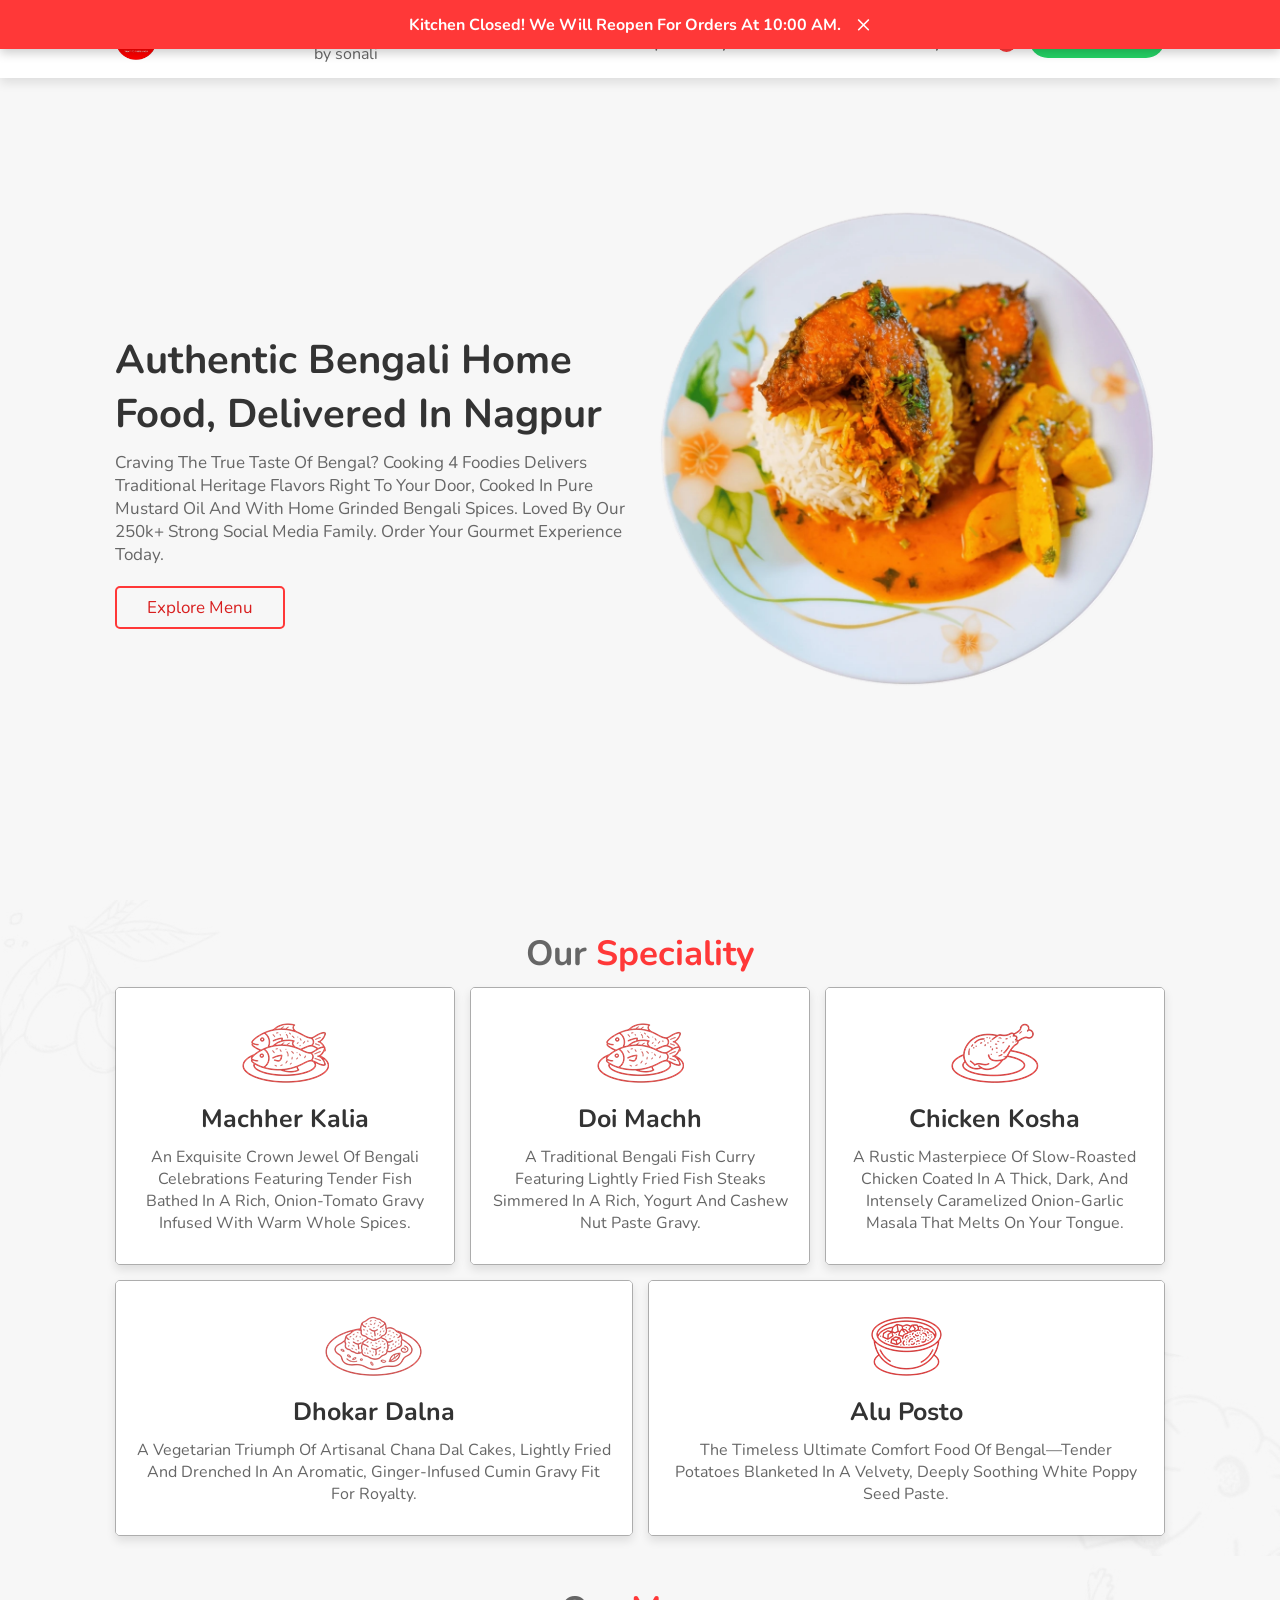
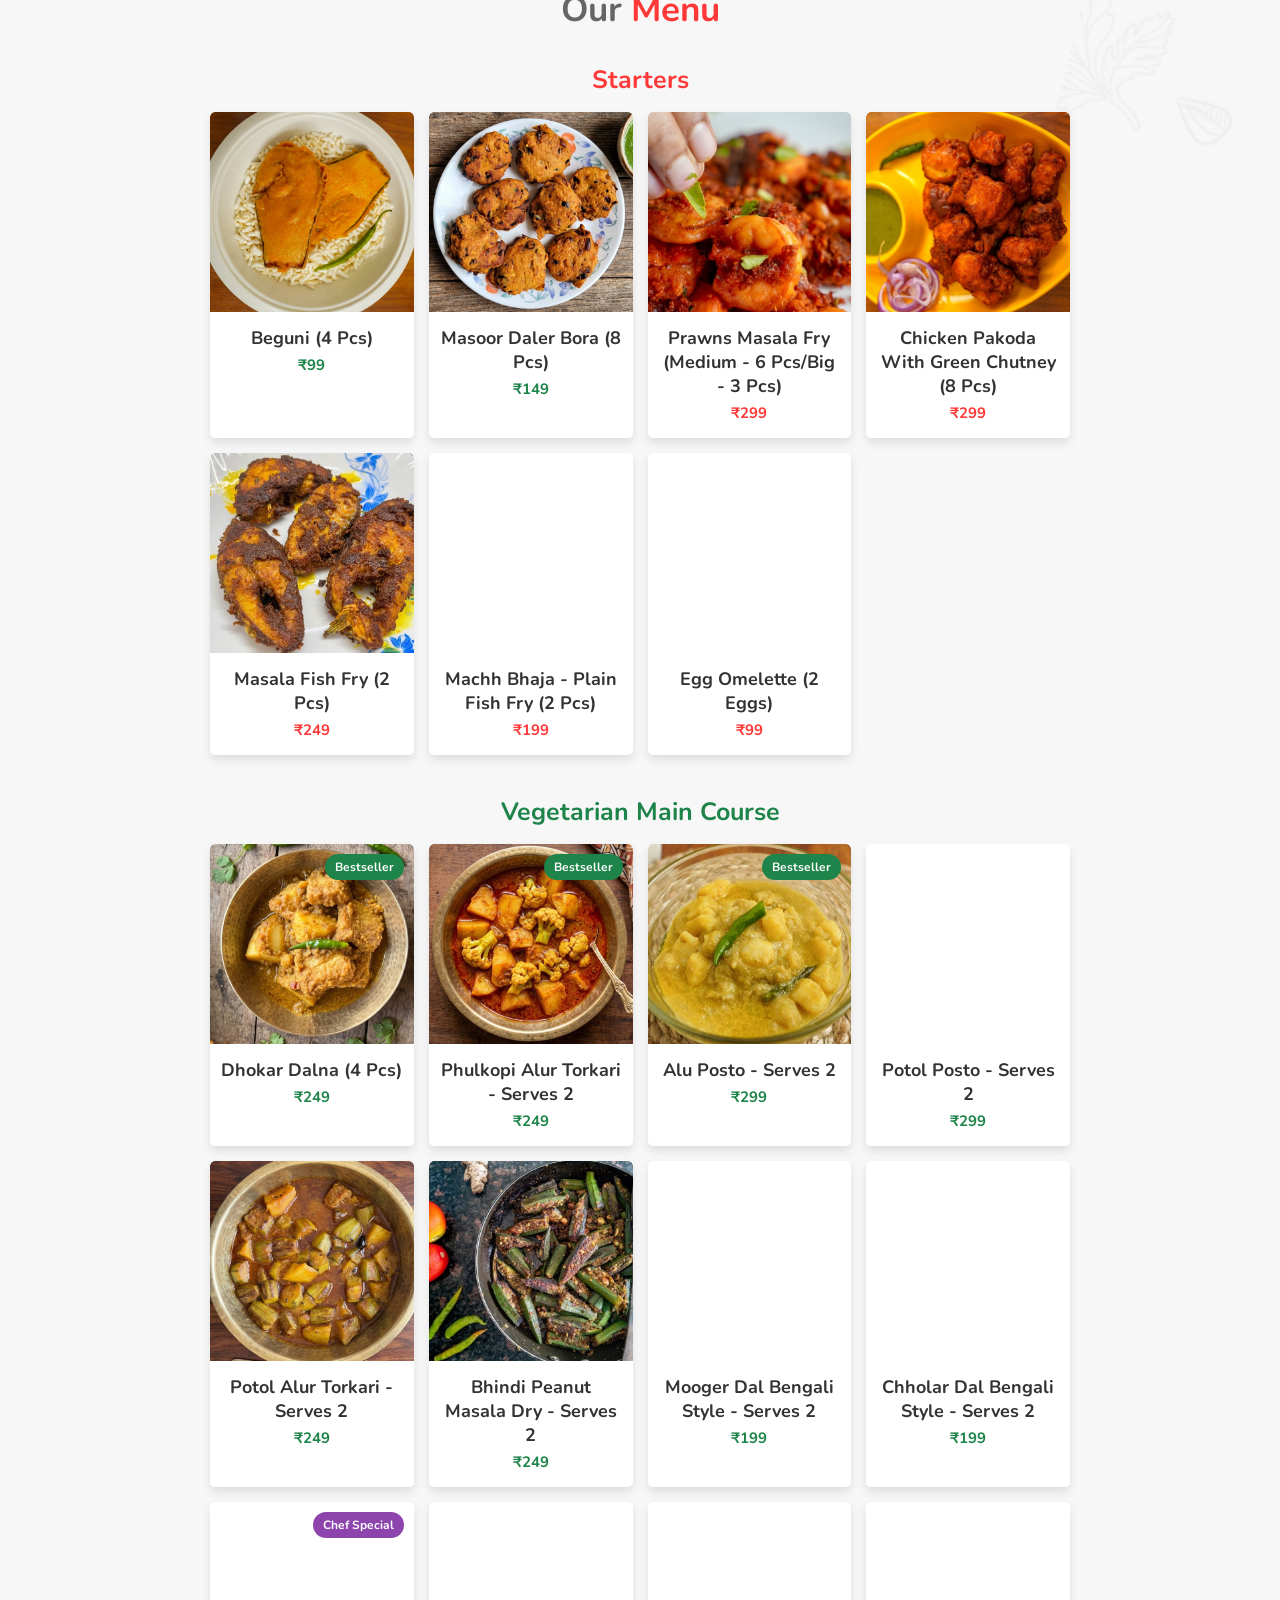
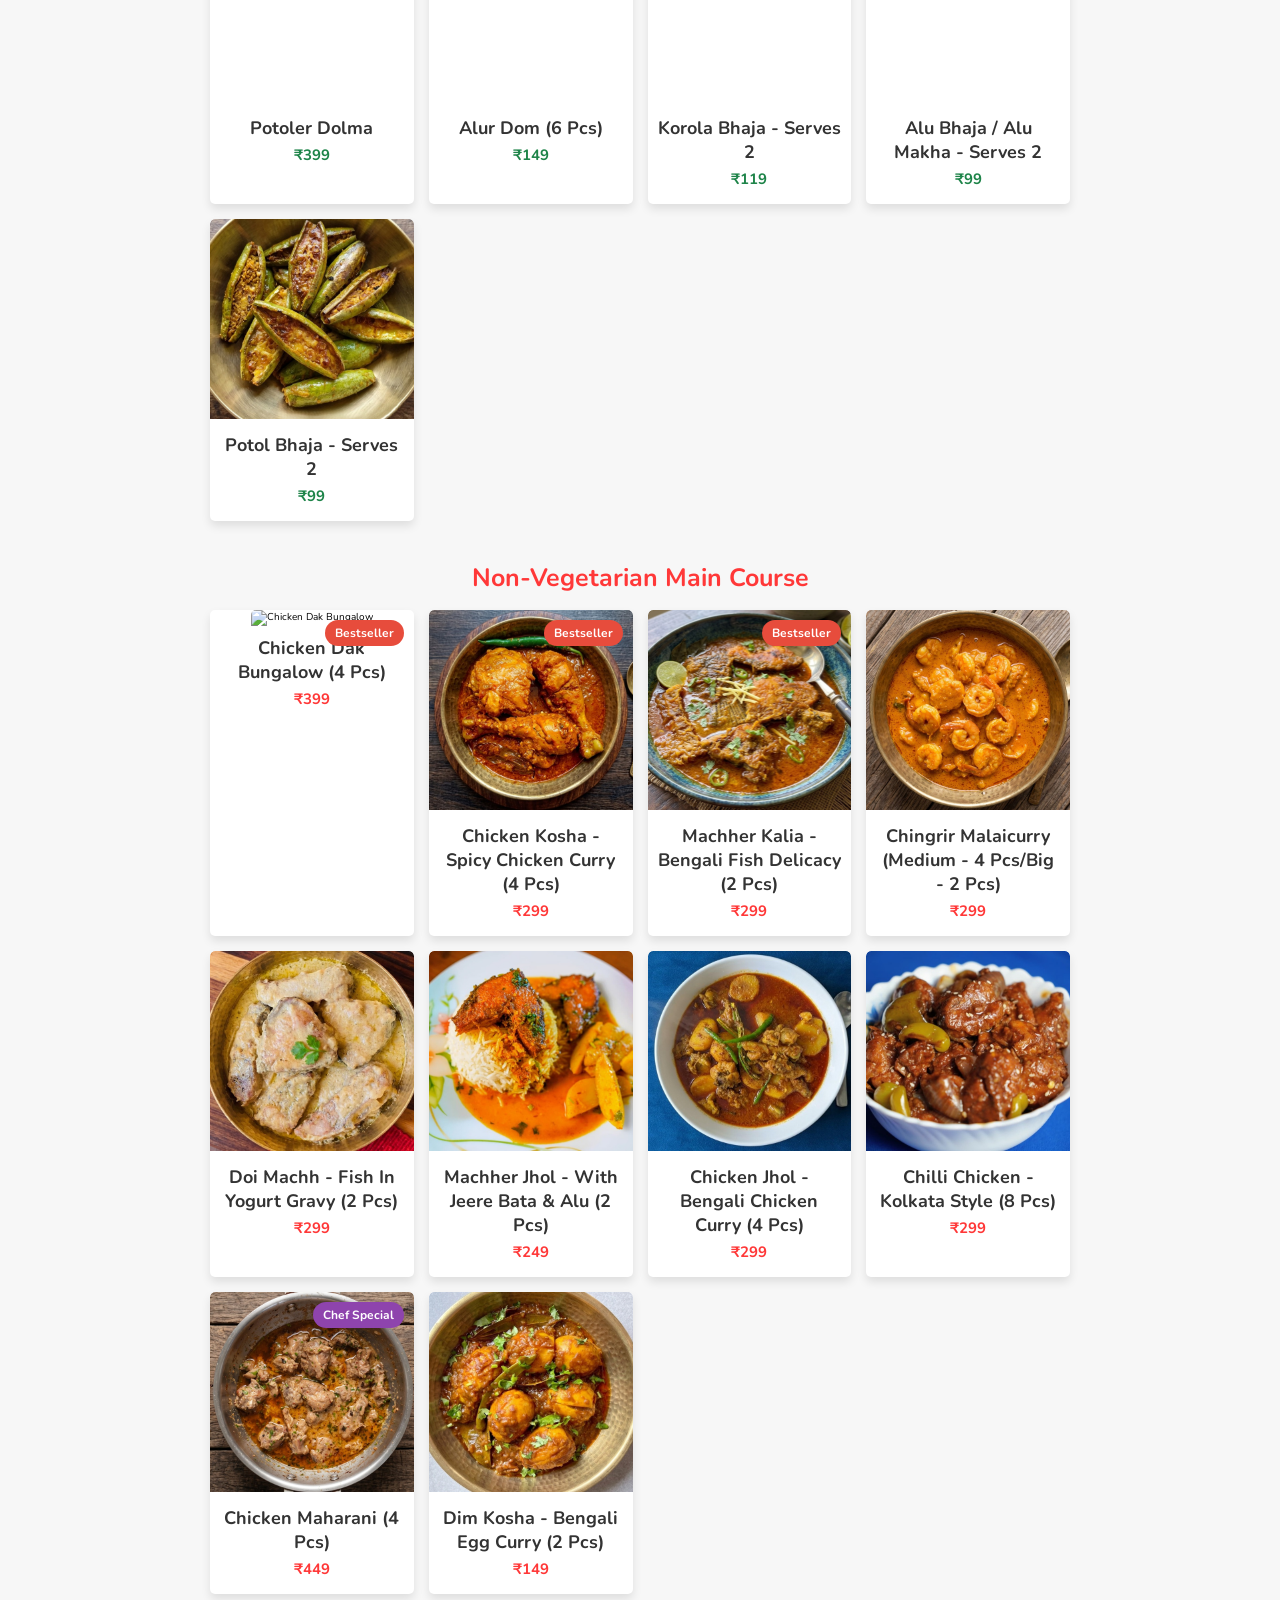
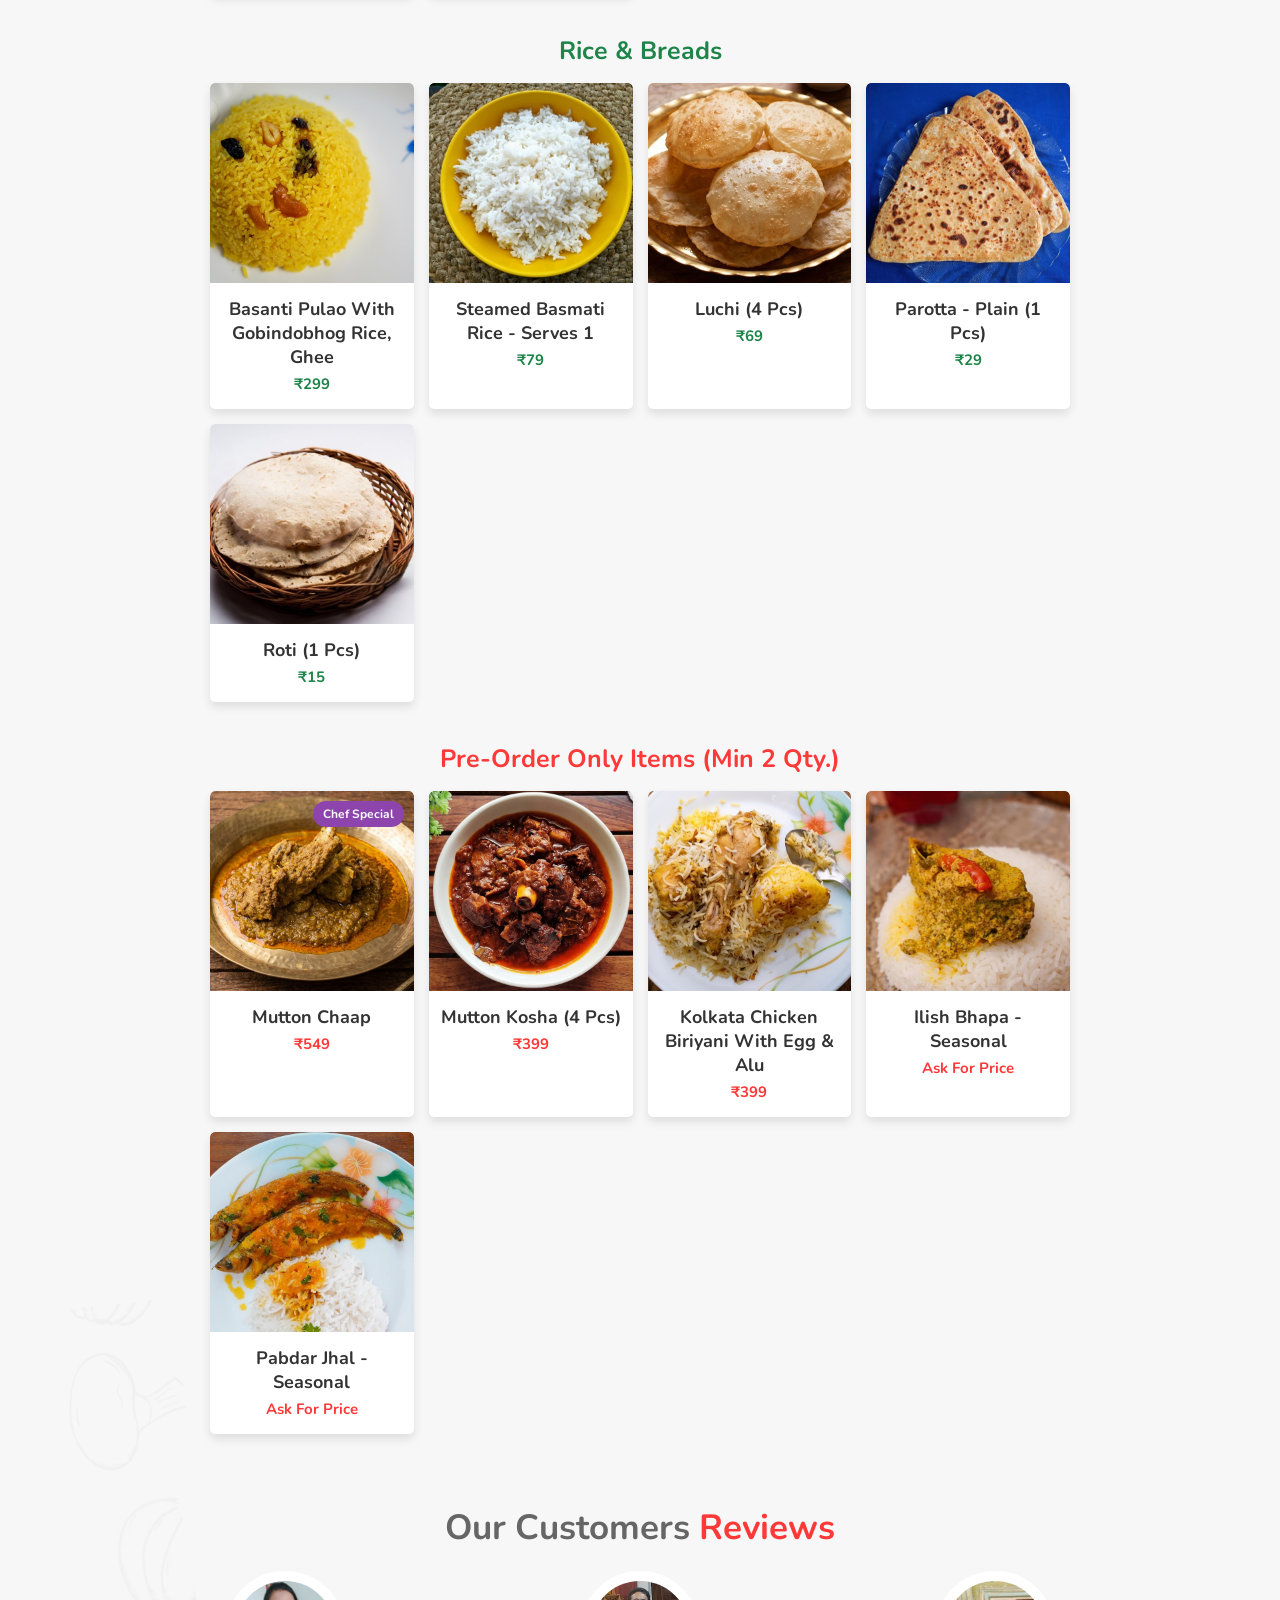
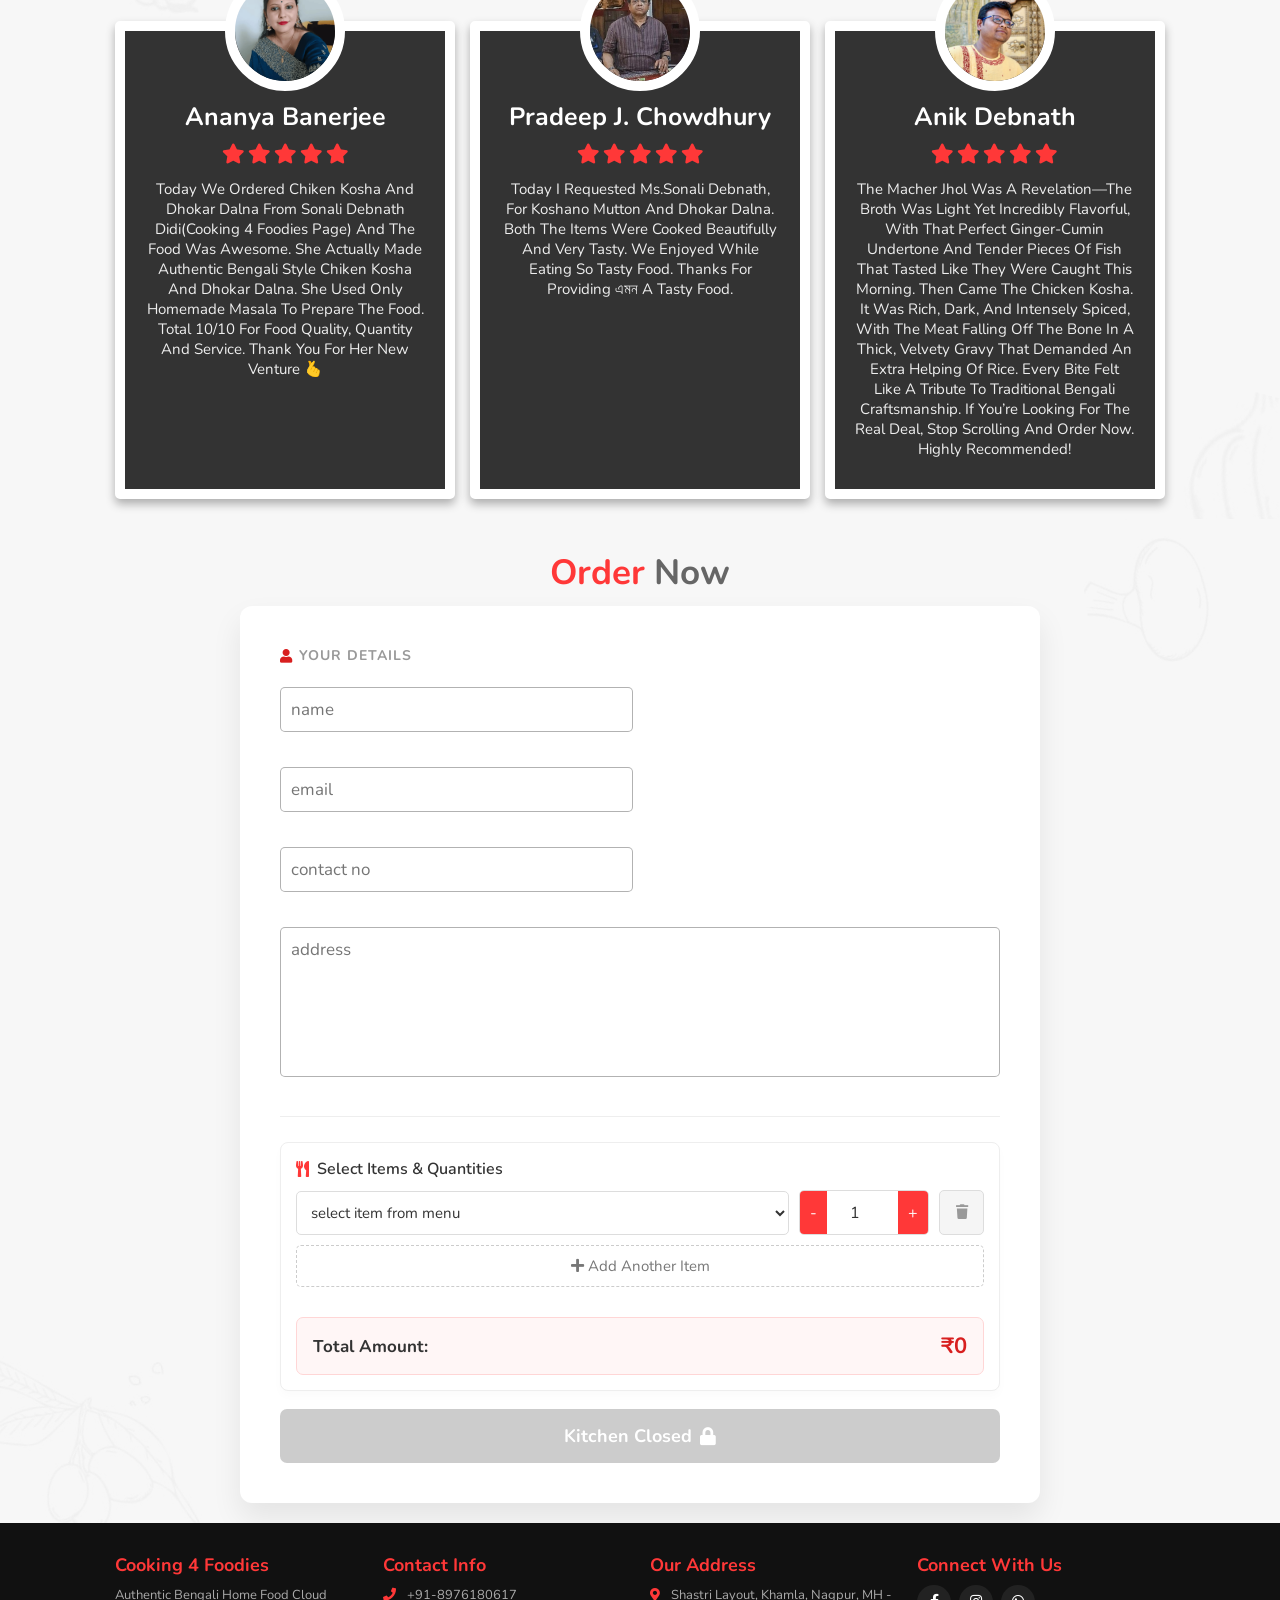
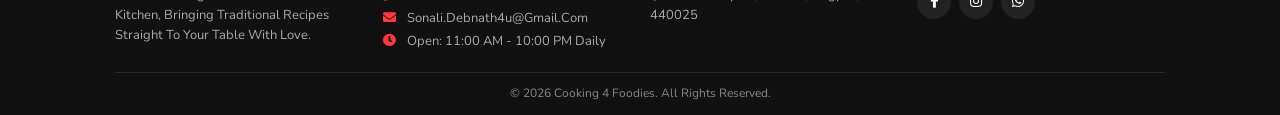
==== commit 12b9b659: "Update index.html" ====
--- a/index.html
+++ b/index.html
@@ -1188,14 +1188,6 @@
                 <span class="price">Ask for Price</span>
                 <div class="hover-info">
                     <p>steamed hilsa fish in mustard sauce. seasonal availability.</p>
-                </div>
-            </div>
-            <div class="menu-card">
-                <img width="840" height="600" loading="lazy" decoding="async" src="images/p-28.jpg" alt="Sorshe Ilish">
-                <h4>sorshe ilish - seasonal</h4>
-                <span class="price">Ask for Price</span>
-                <div class="hover-info">
-                    <p>hilsa fish prepared in a pungent mustard gravy.</p>
                 </div>
             </div>
             <div class="menu-card">
@@ -1326,6 +1318,8 @@
                                 <option value="Mutton Chaap">Mutton Chaap - ₹549</option>
                                 <option value="Mutton Kosha (4 Pcs)">Mutton Kosha (4 Pcs) - ₹399</option>
                                 <option value="Kolkata Chicken Biriyani with Egg & Alu">Kolkata Chicken Biriyani with Egg & Alu - ₹399</option>
+                                <option value="Ilish Bhapa - Seasonal">Ilish Bhapa - Seasonal - Ask for Price</option>
+                                <option value="Pabdar Jhal - Seasonal">Pabdar Jhal - Seasonal - Ask for Price</option>
                             </optgroup>
                         </select>
                         <div class="qty-box">
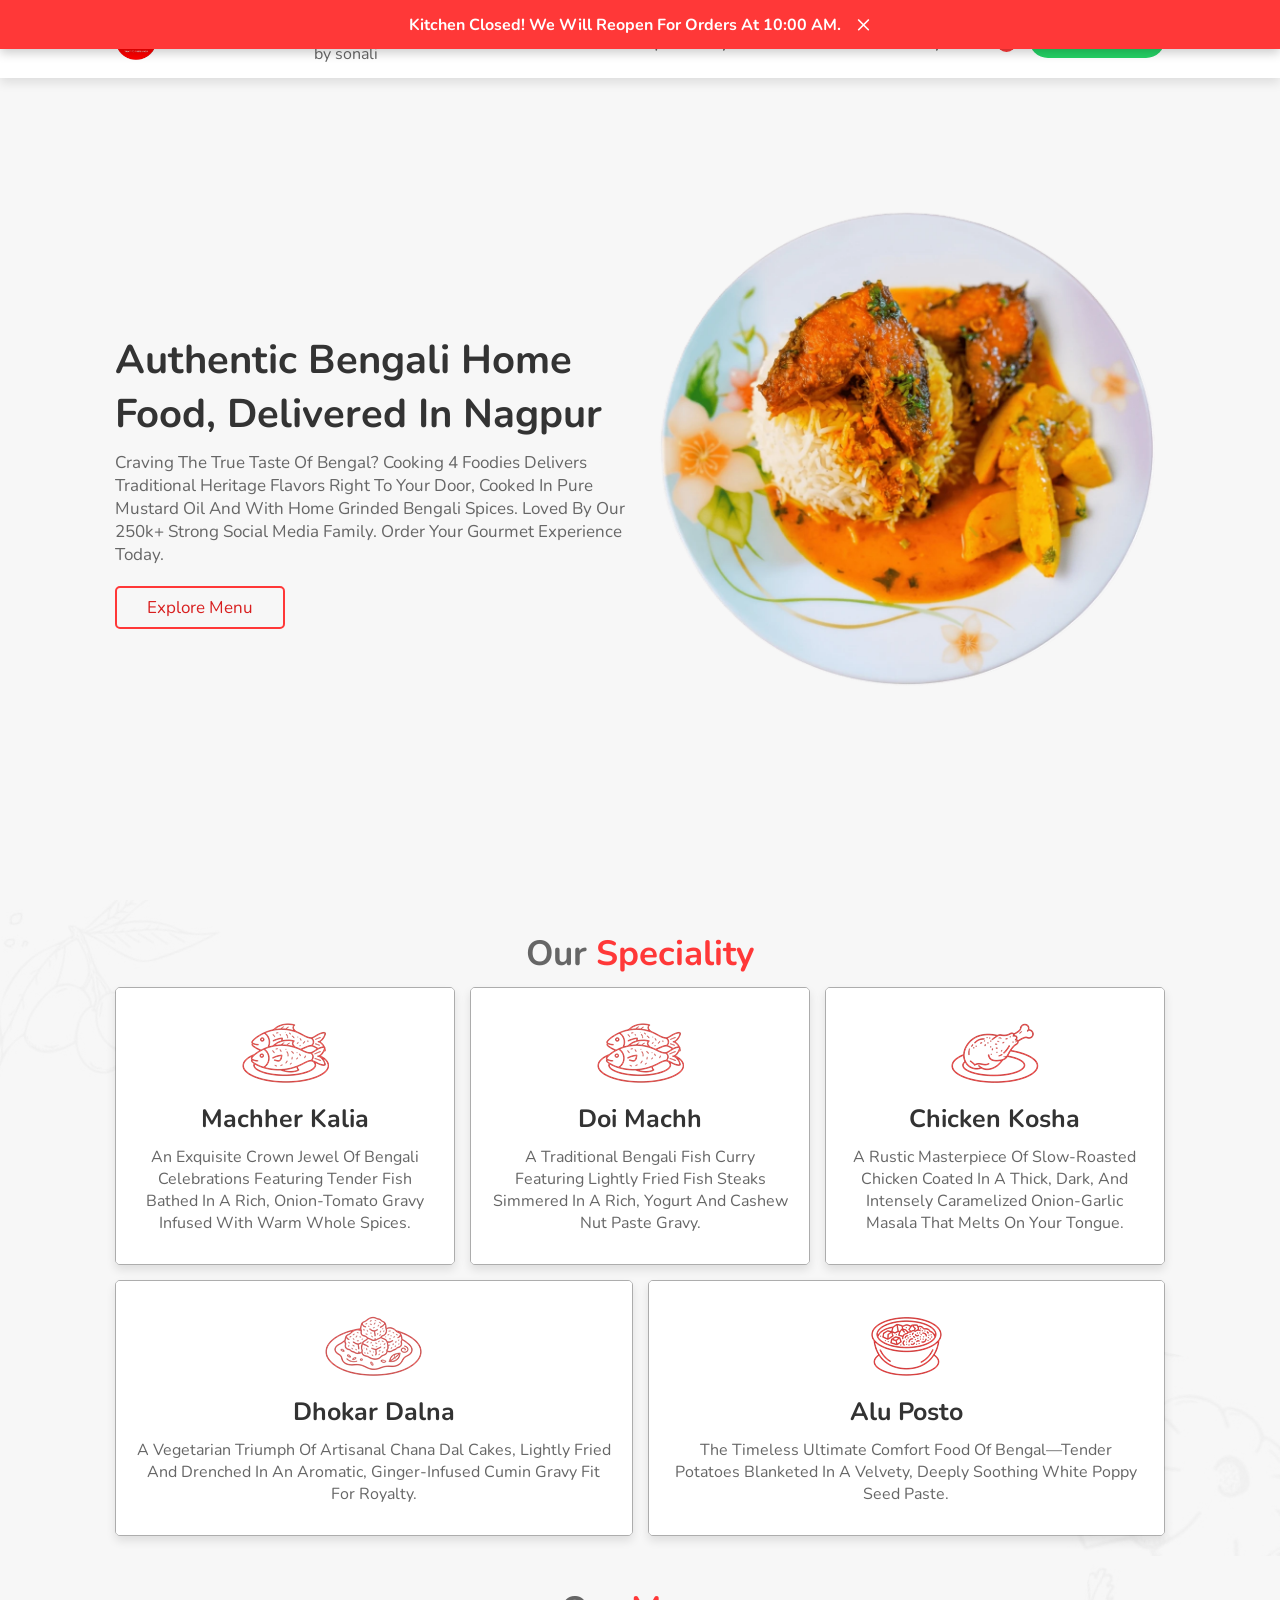
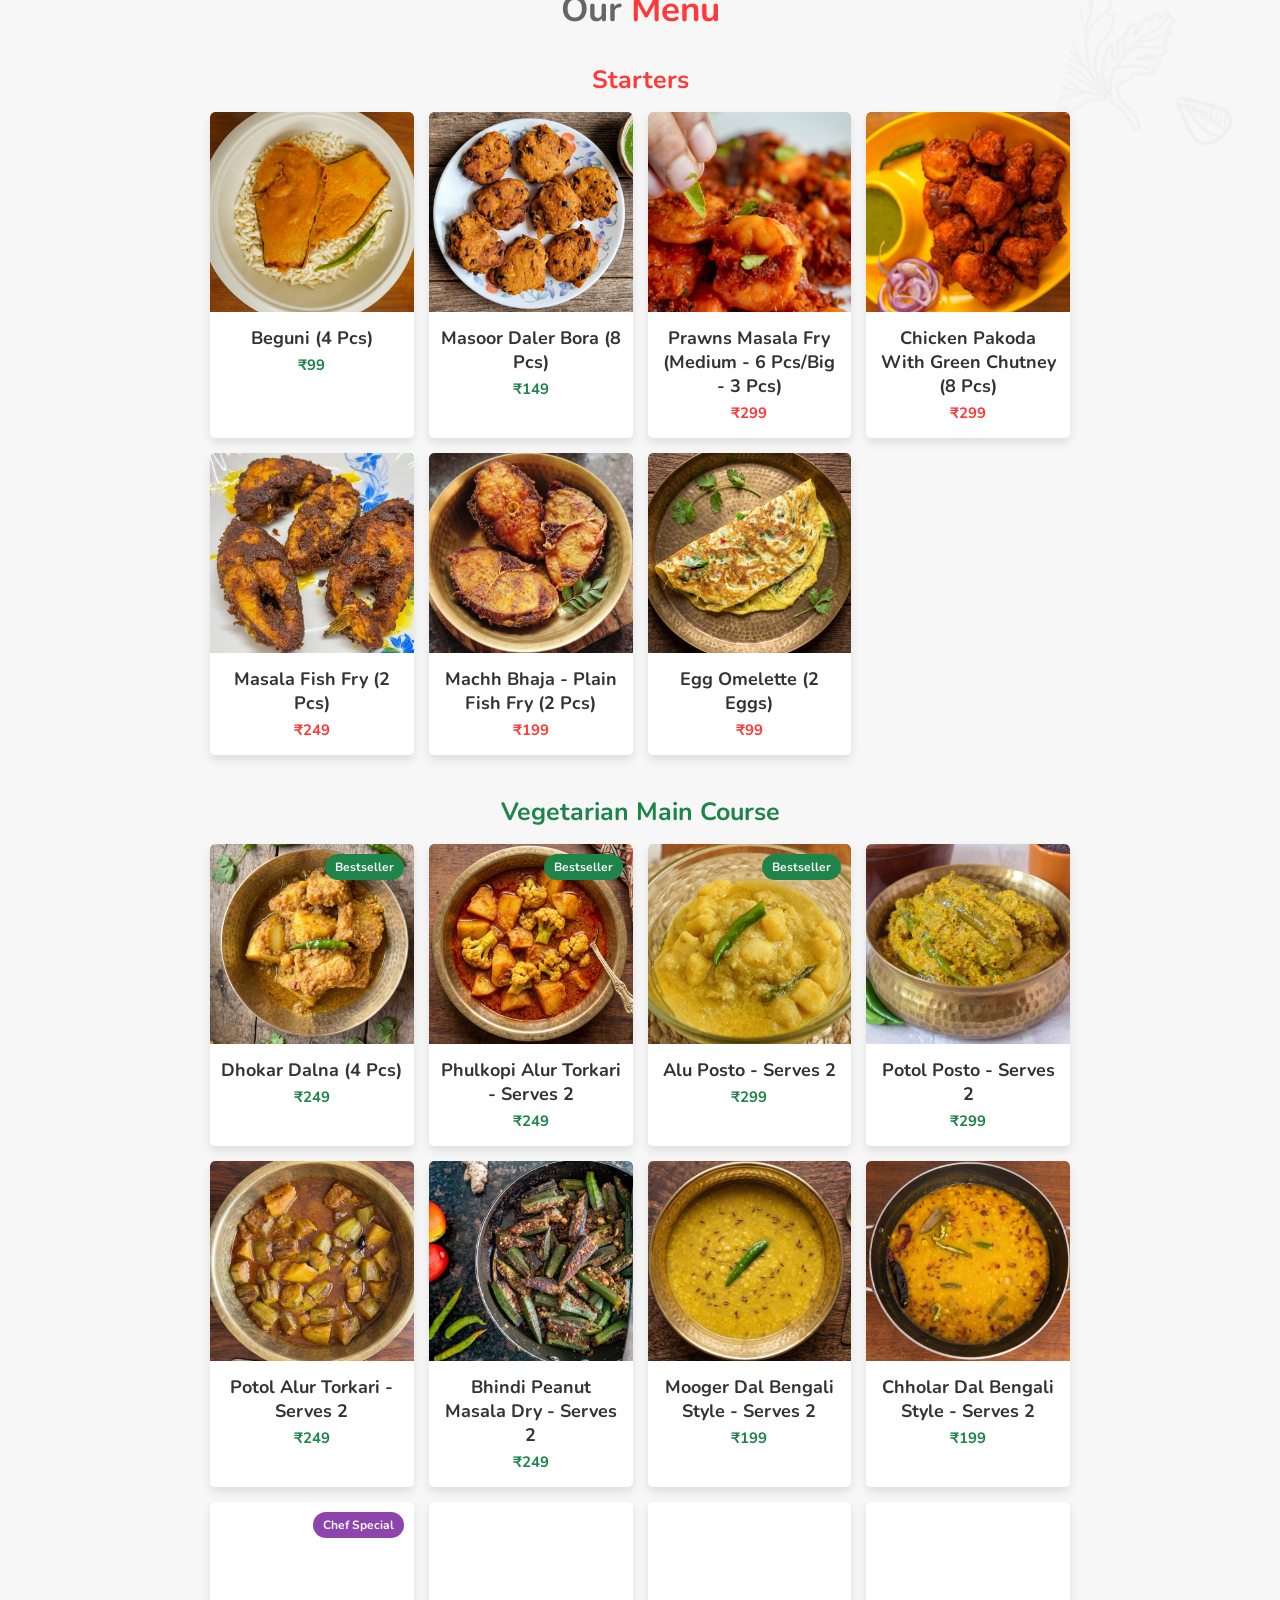
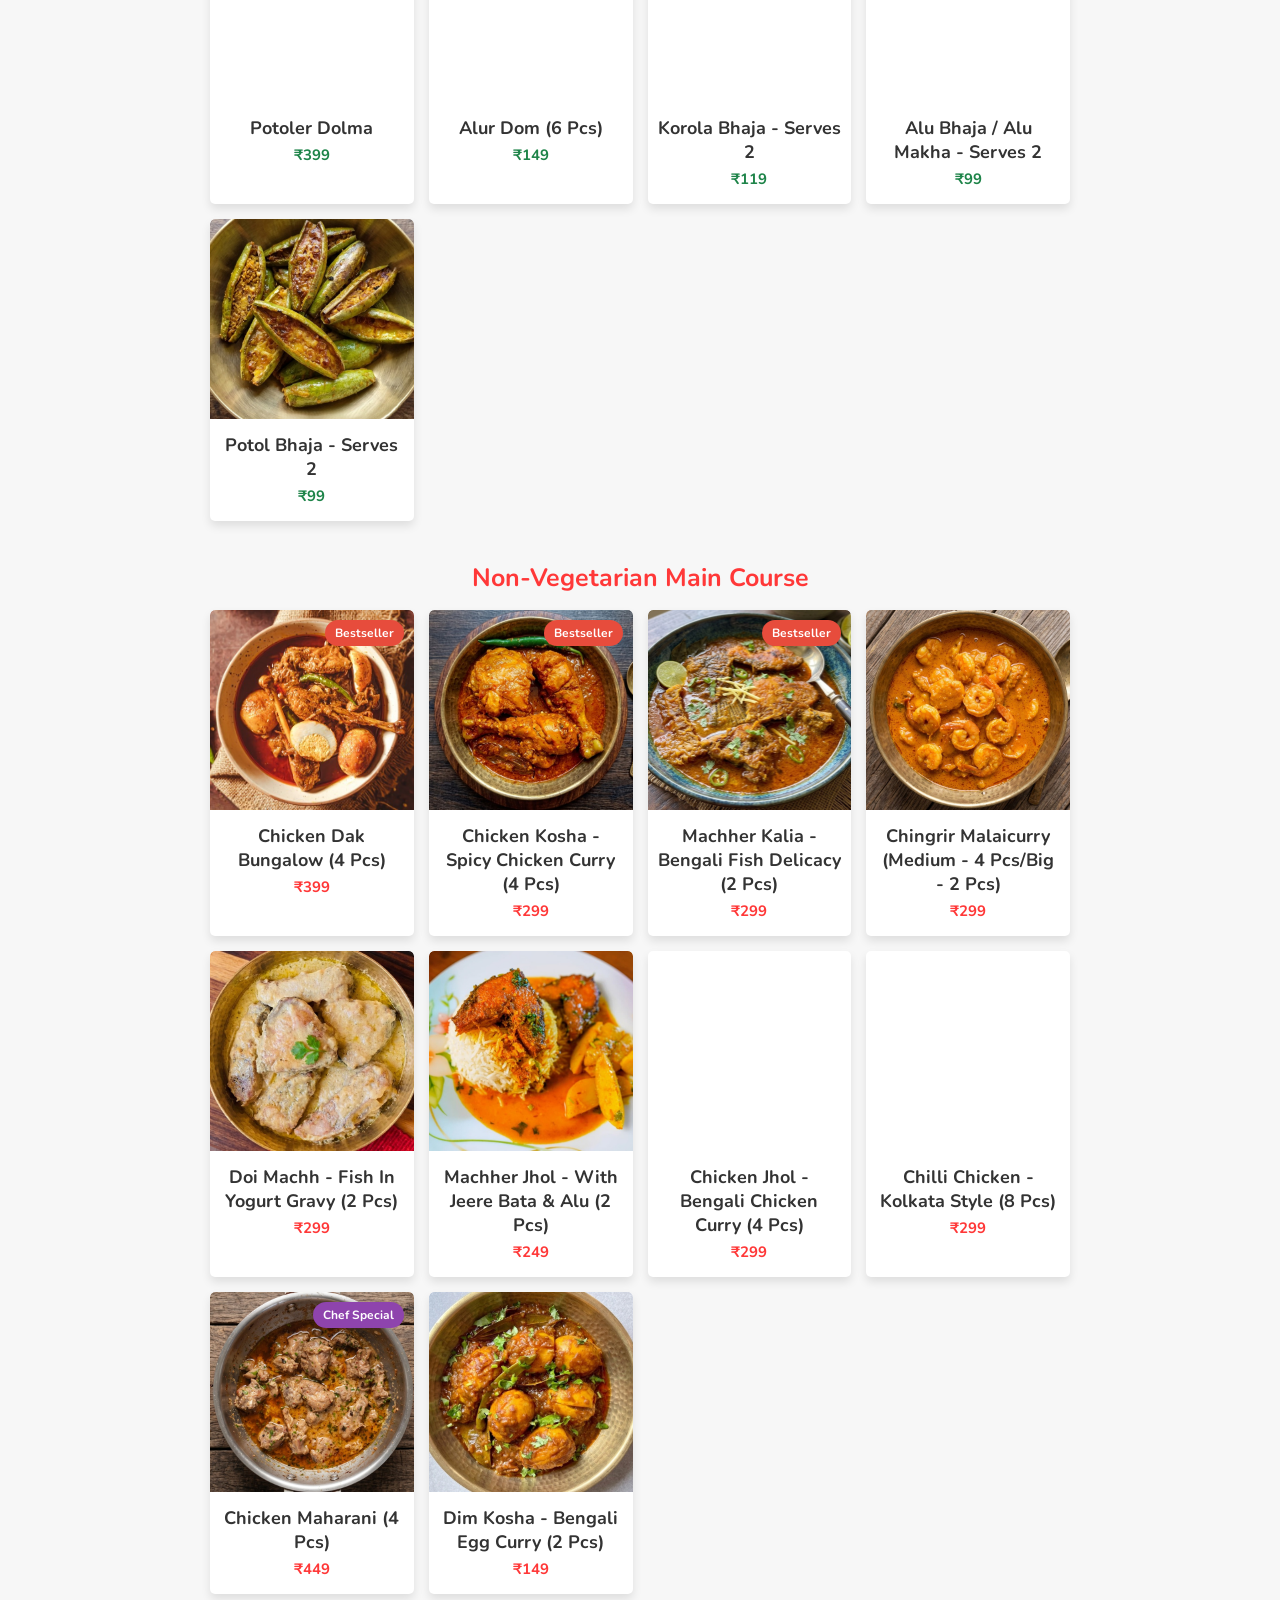
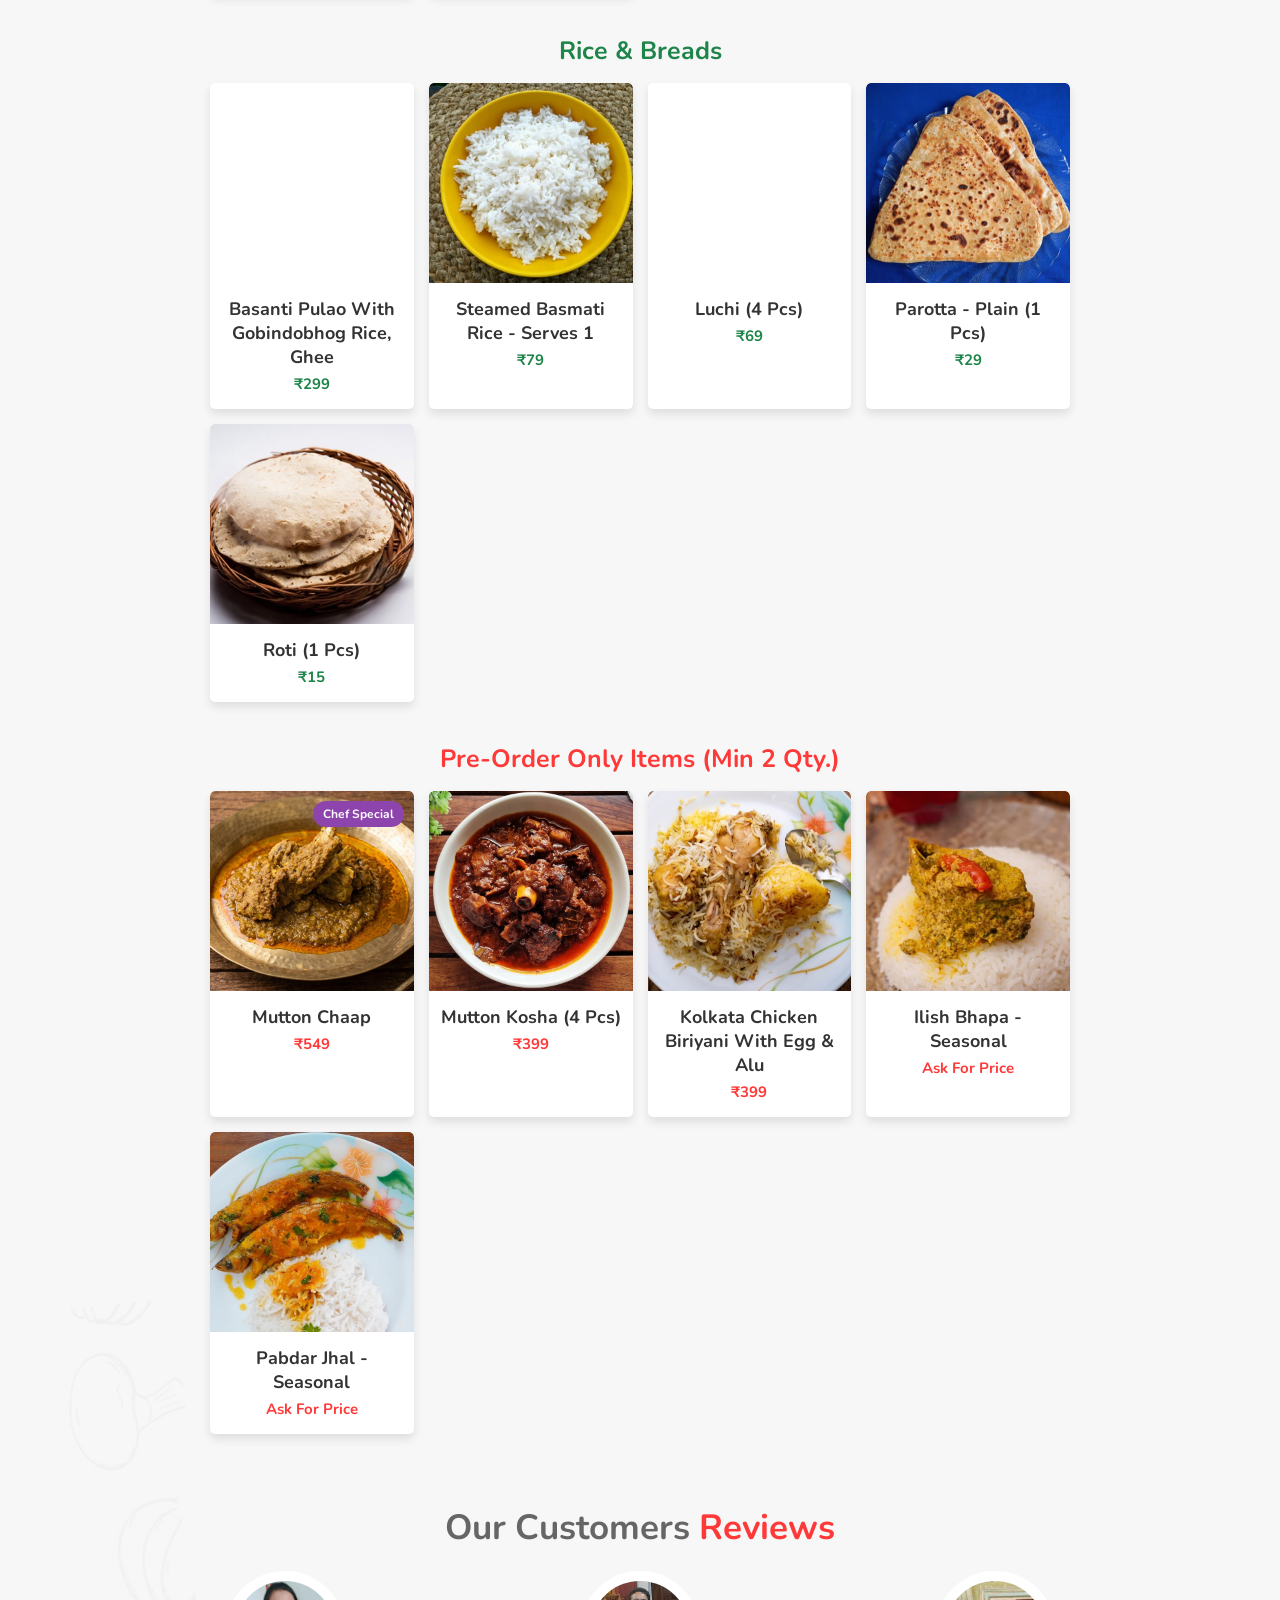
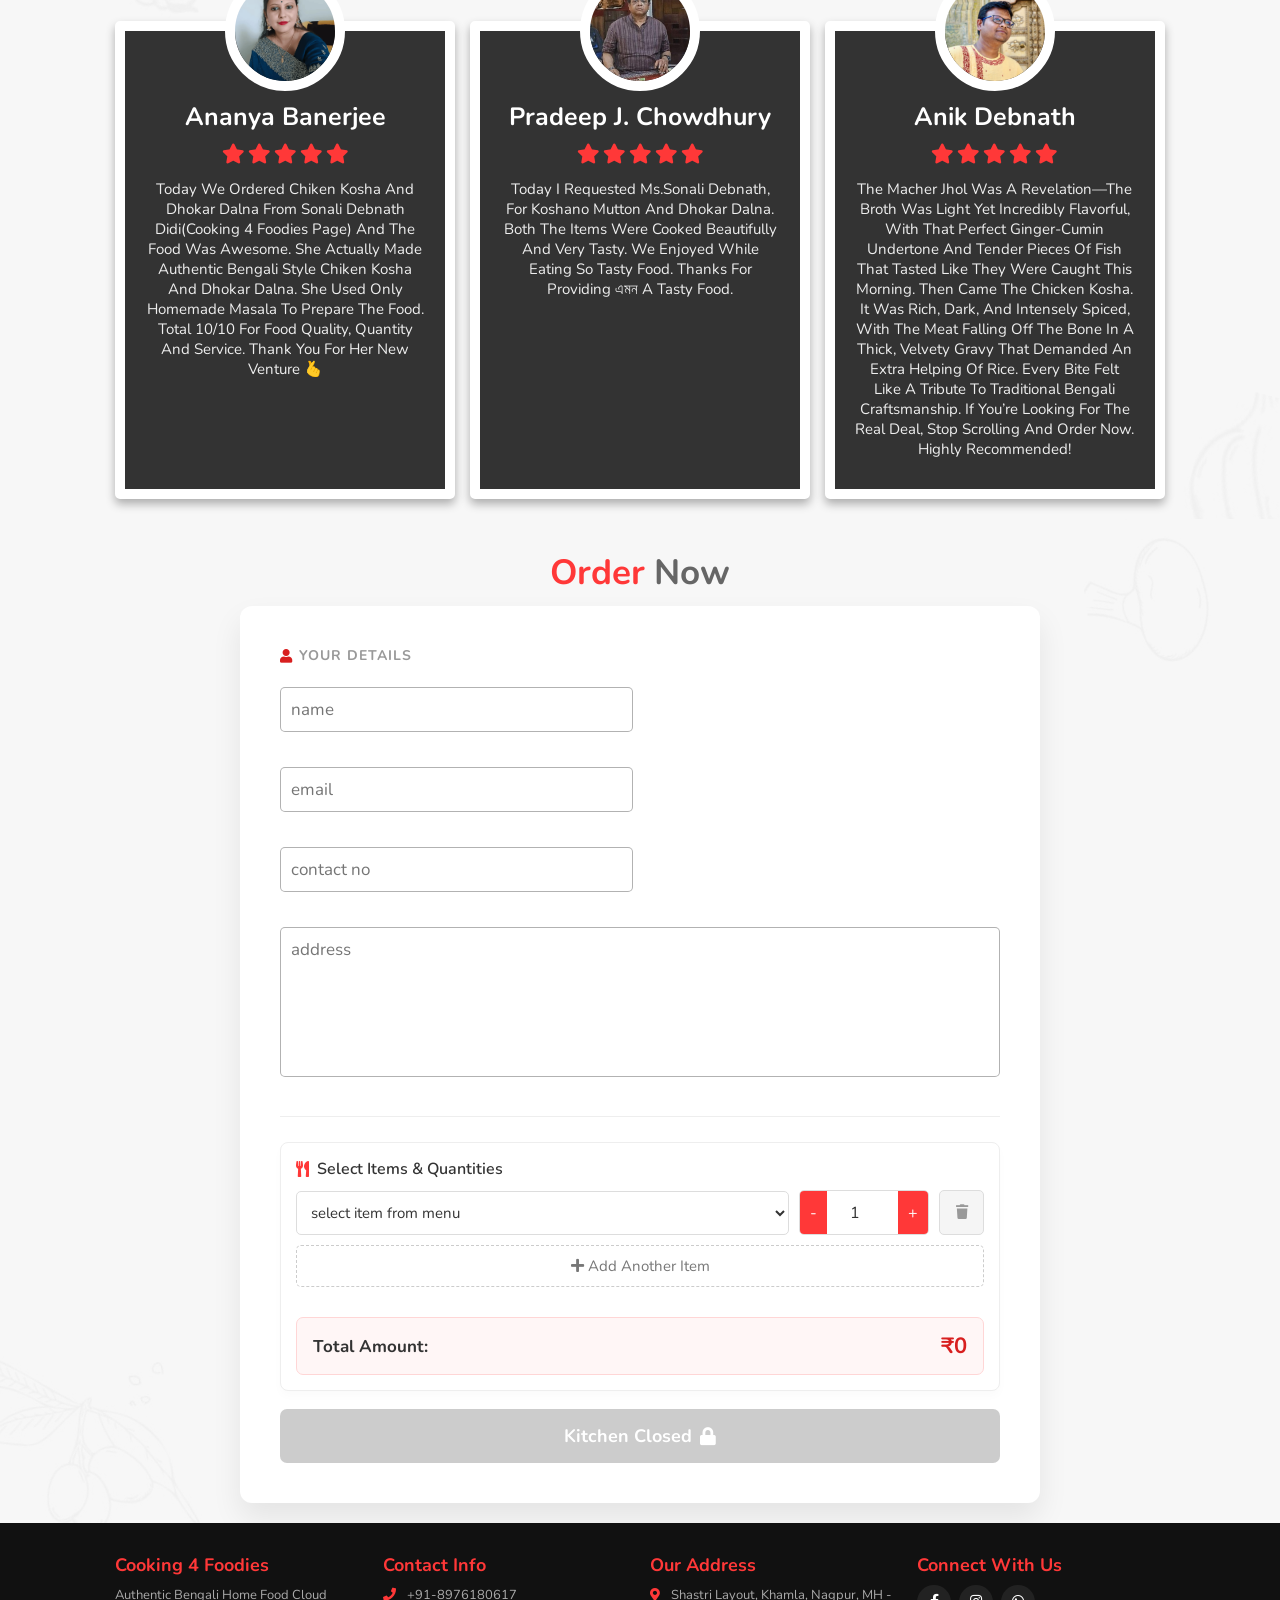
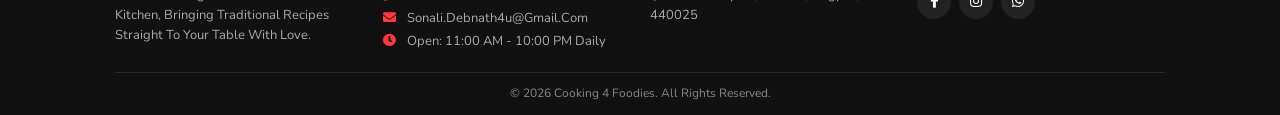
==== commit 779ff134: "c" ====
--- a/index.html
+++ b/index.html
@@ -1003,7 +1003,7 @@
         <div class="menu-card-container">
             <div class="menu-card">
                 <div class="bestseller-badge">Bestseller</div>
-                <img width="400" height="300" loading="lazy" decoding="async" src="https://placehold.co/400x300/f5f5f5/333333?text=Chicken+Dak+Bungalow" alt="Chicken Dak Bungalow">
+                <img width="840" height="600" loading="lazy" decoding="async" src="images/p-32.jpg" alt="Chicken Dak Bungalow">
                 <h4>chicken dak bungalow (4 pcs)</h4>
                 <span class="price">₹399</span>
                 <div class="hover-info">
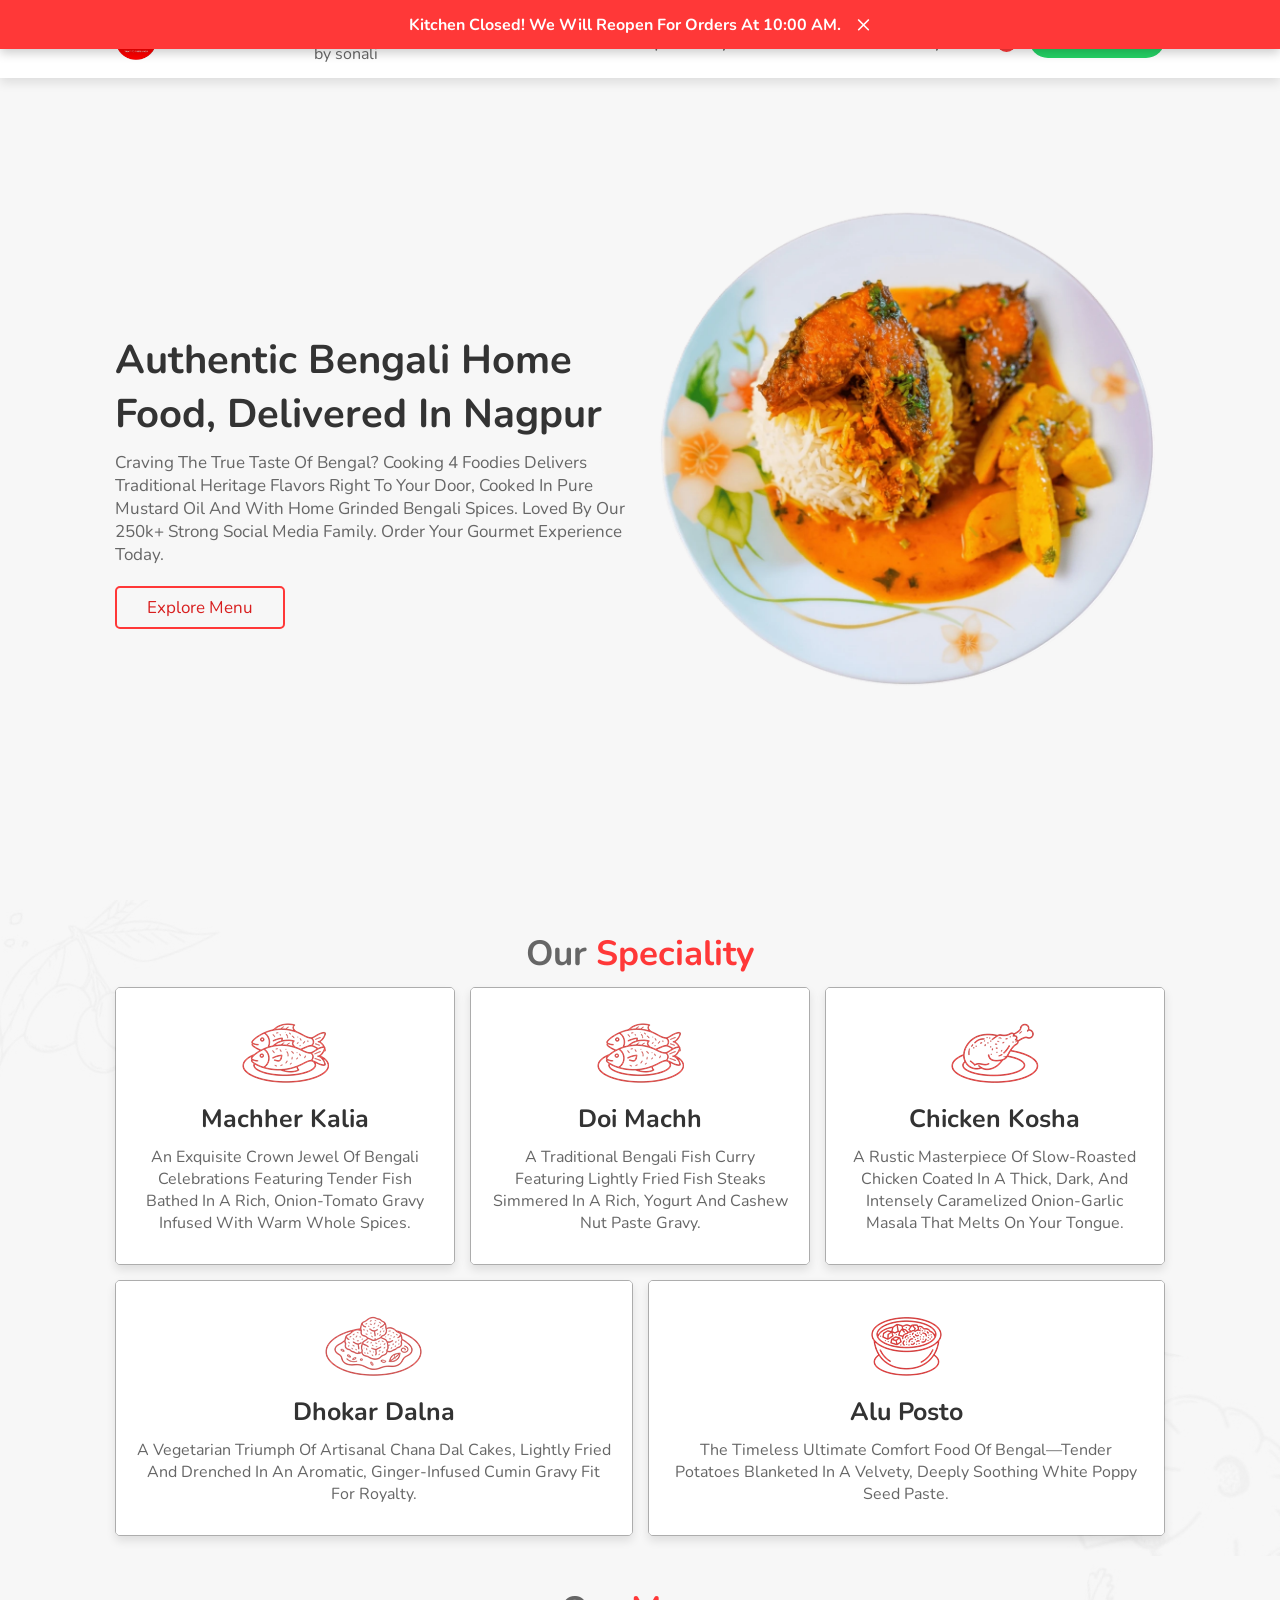
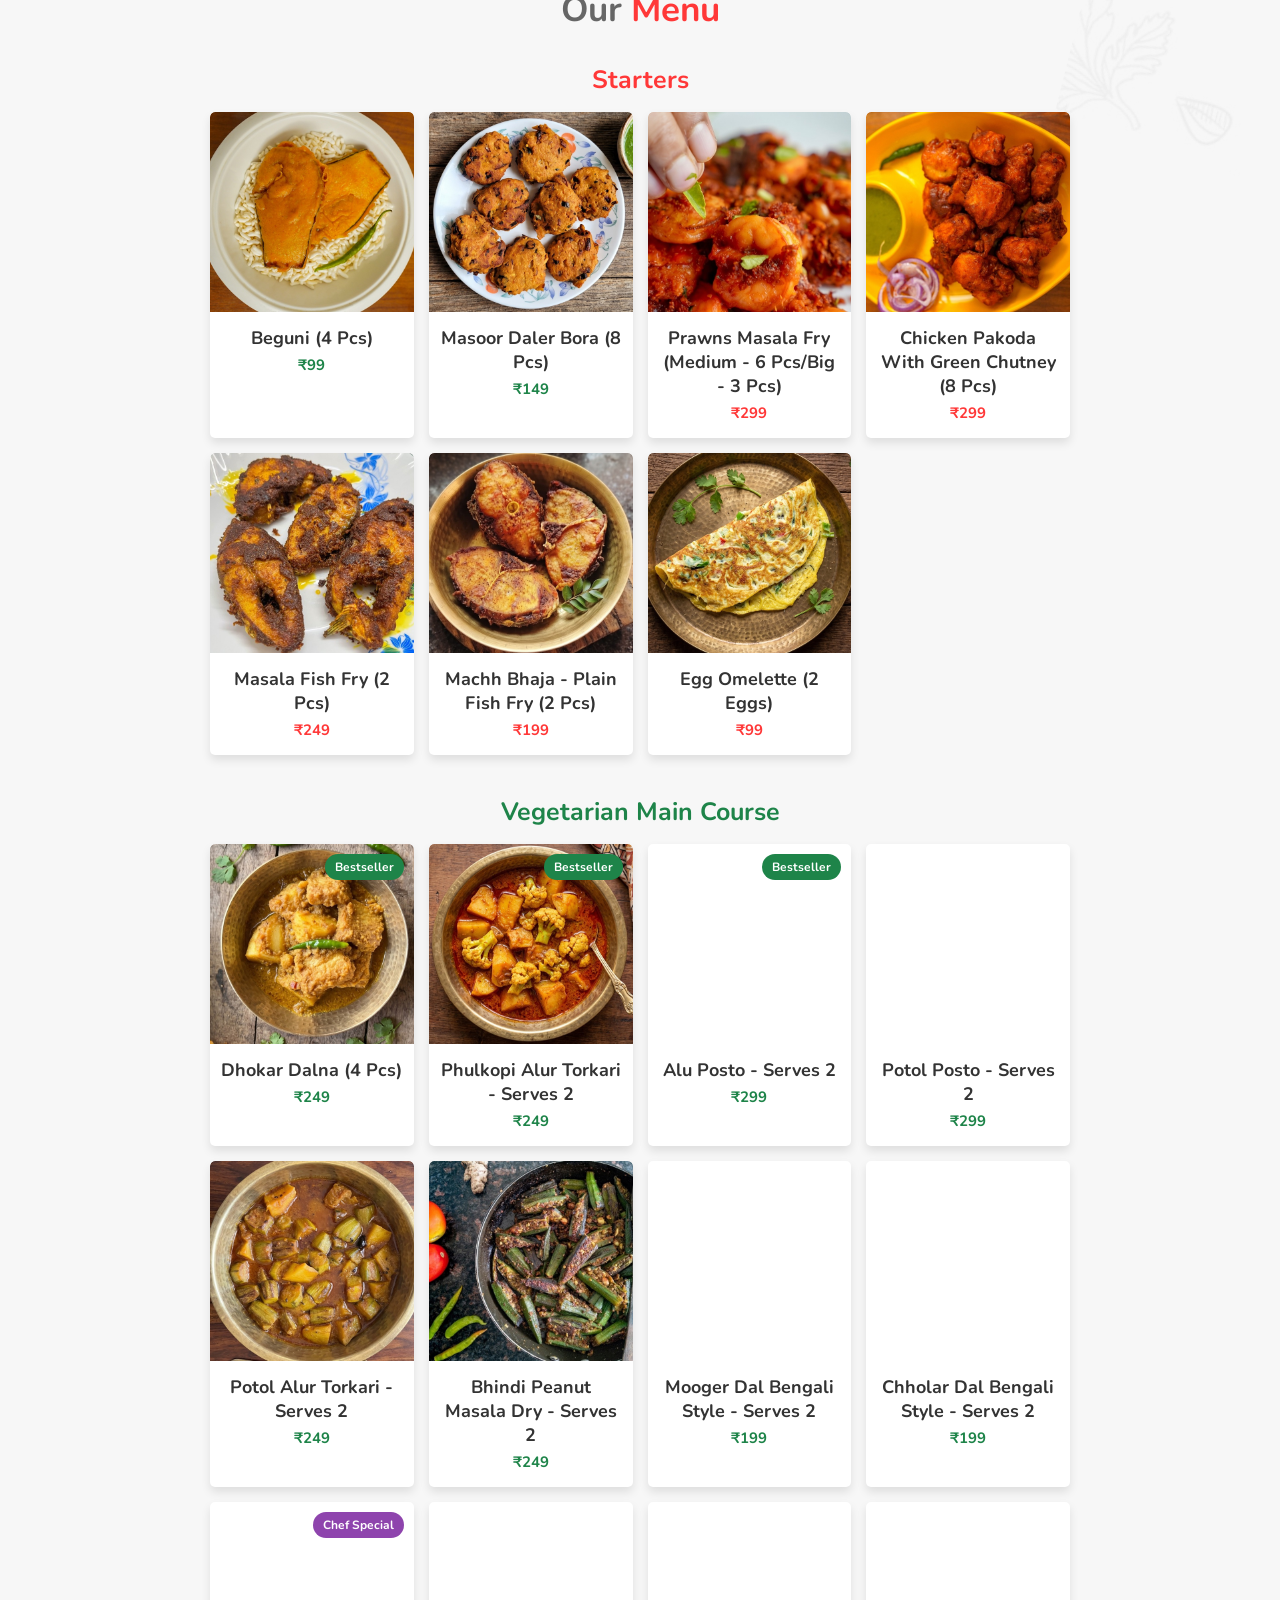
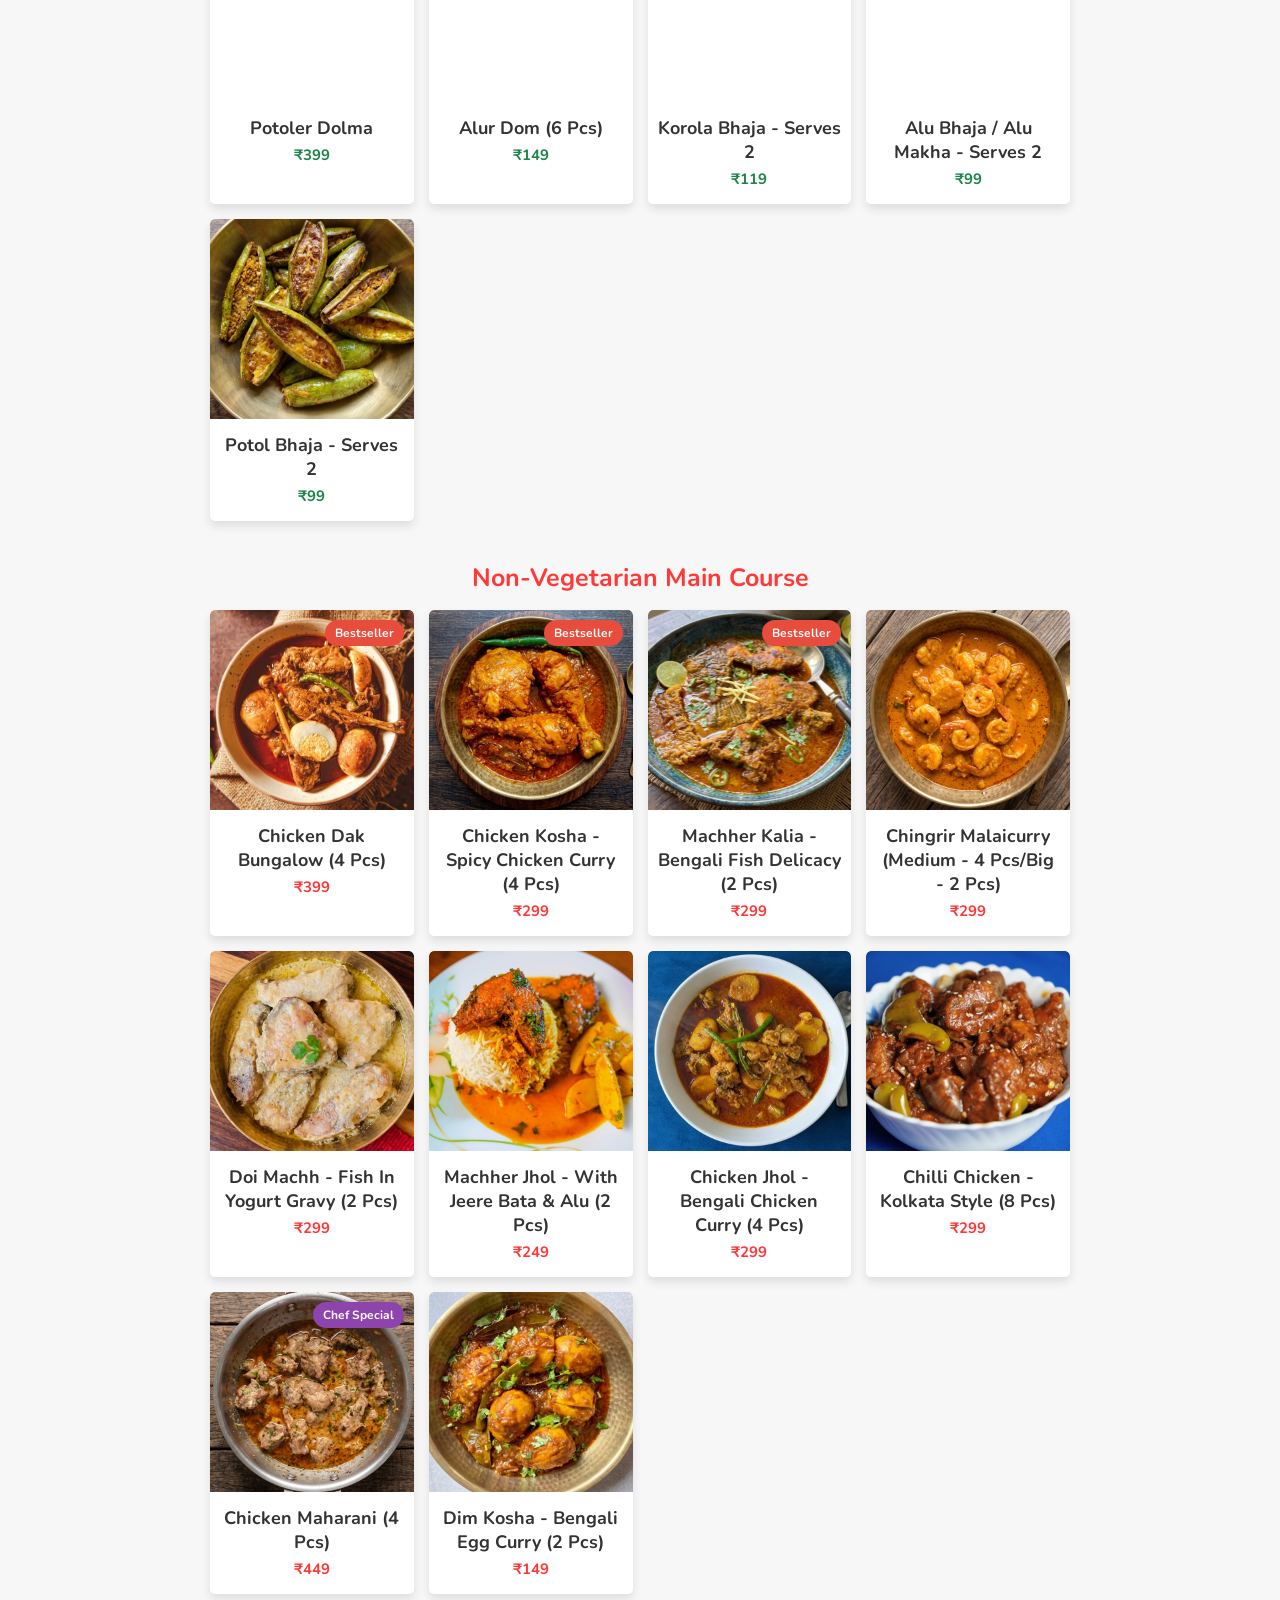
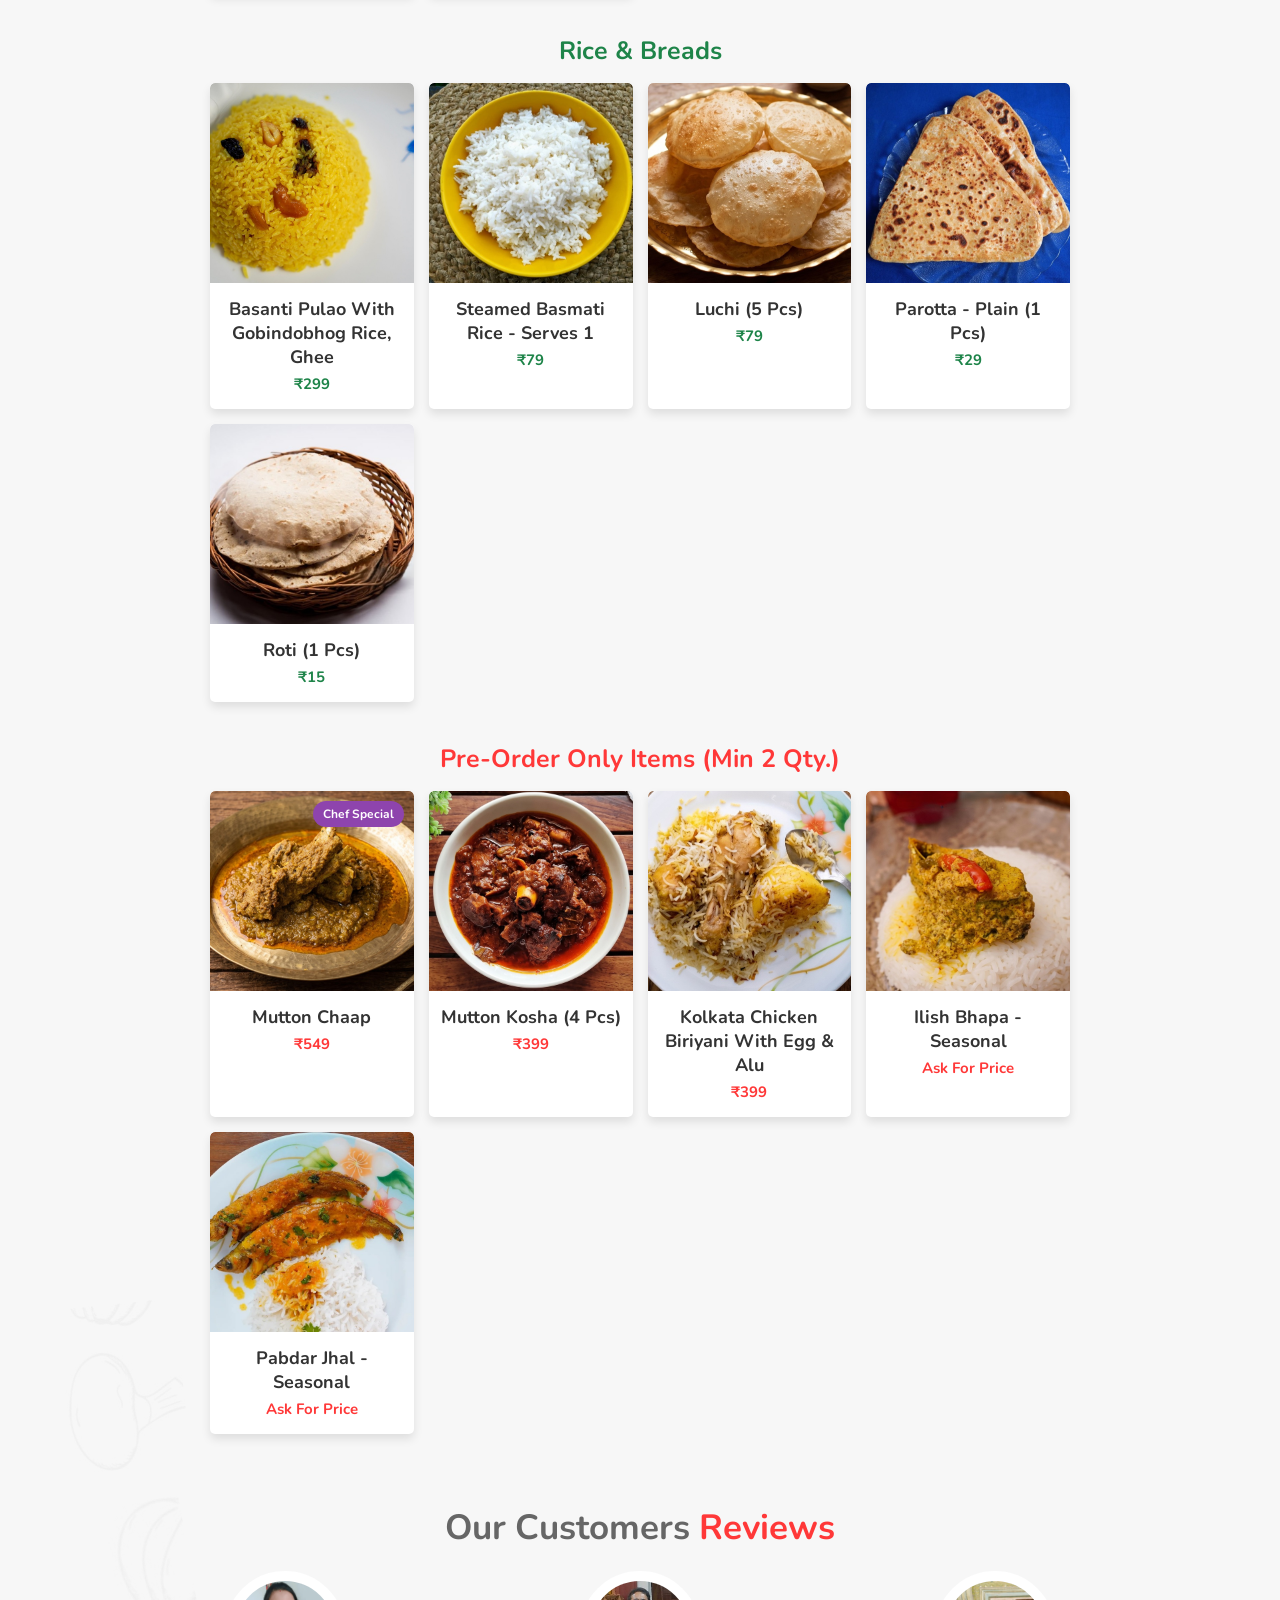
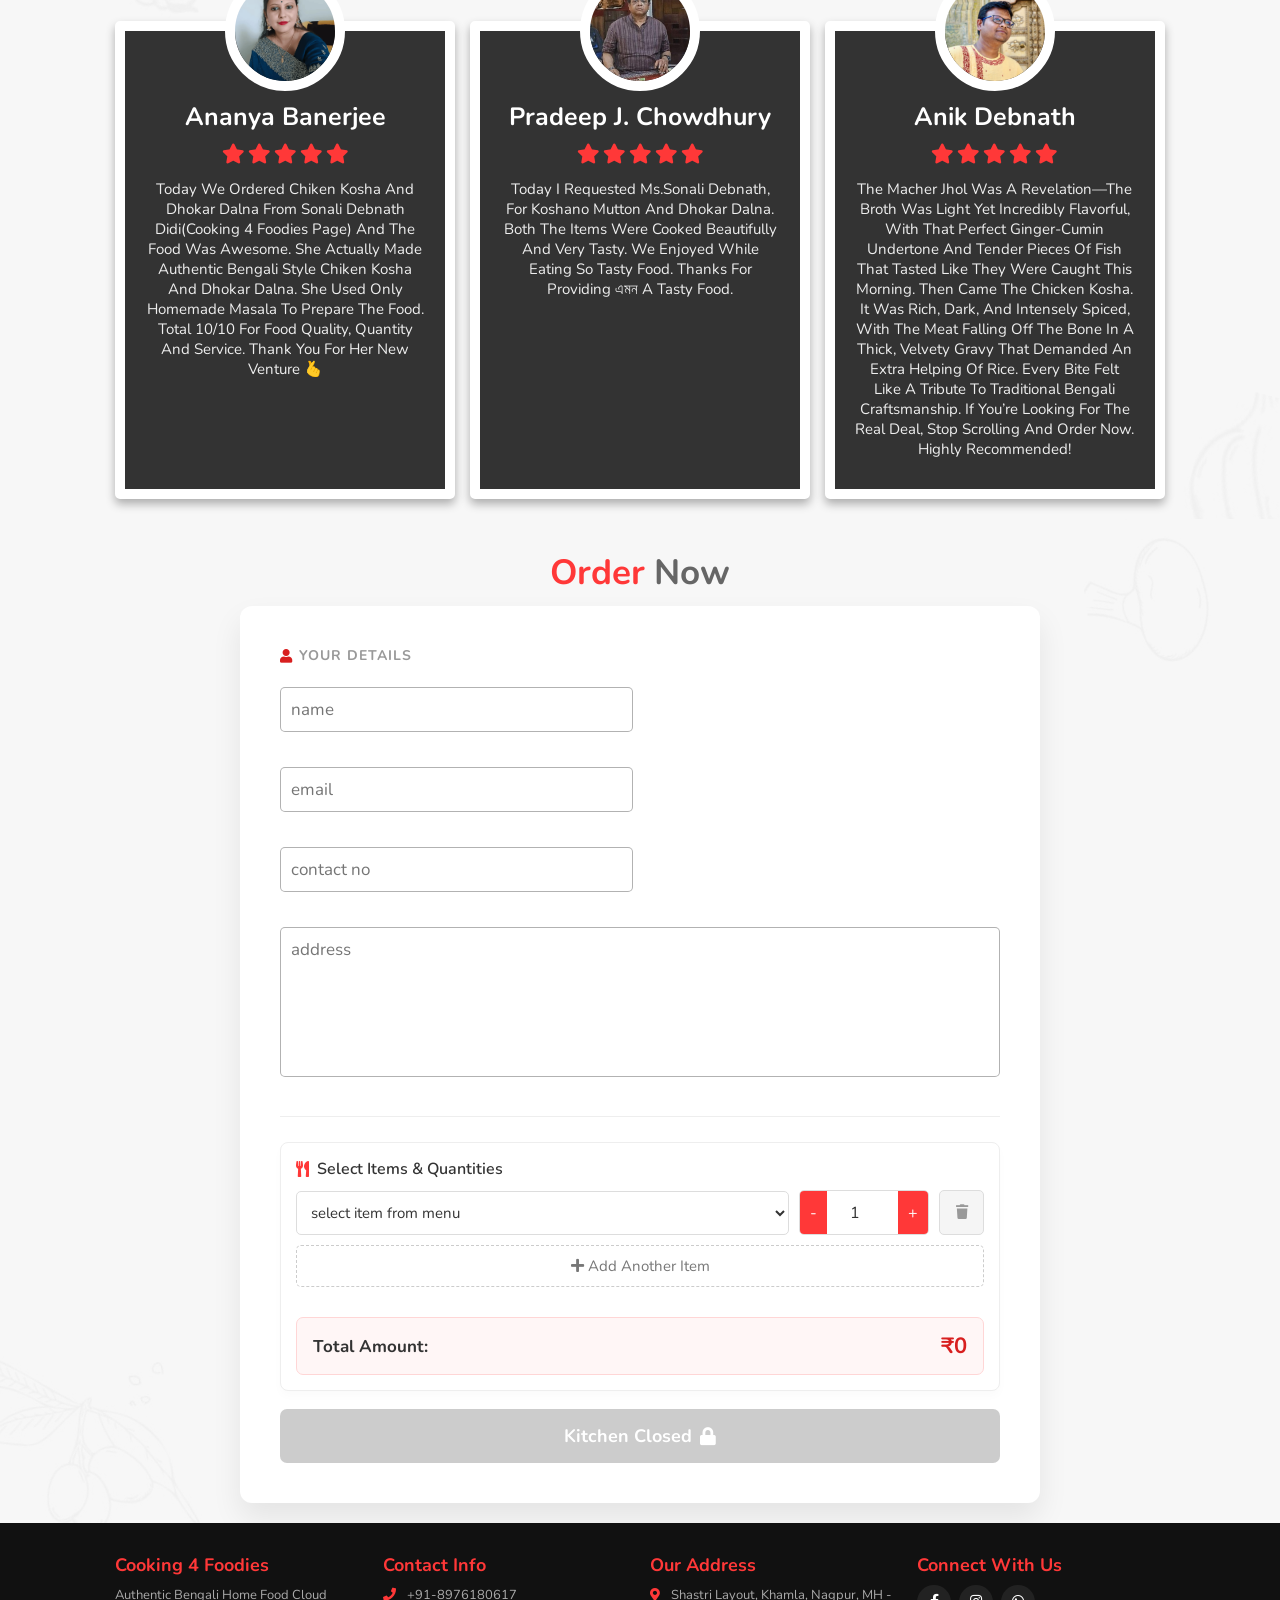
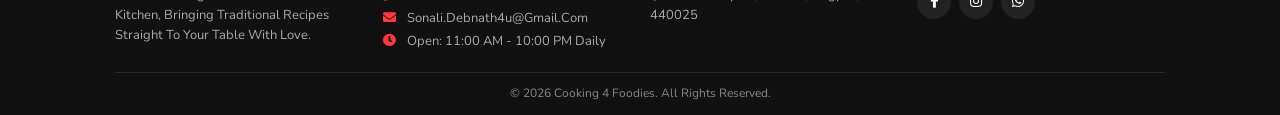
==== commit 6cb7a8fb: "luchi" ====
--- a/index.html
+++ b/index.html
@@ -1122,11 +1122,11 @@
             </div>
             <div class="menu-card veg-card">
                 <img width="840" height="600" loading="lazy" decoding="async" src="images/p-14.jpg" alt="Luchi">
-                <h4>luchi (4 pcs)</h4>
-                <span class="price green-price">₹69</span>
+                <h4>luchi (5 pcs)</h4>
+                <span class="price green-price">₹79</span>
                 <div class="hover-info">
                     <p>deep-fried puffed indian bread.</p>
-                    <button type="button" class="hover-add-btn" onclick="addToCart('Luchi (4 Pcs)', this)">add to cart</button>
+                    <button type="button" class="hover-add-btn" onclick="addToCart('Luchi (5 Pcs)', this)">add to cart</button>
                 </div>
             </div>
             <div class="menu-card veg-card">
@@ -1310,7 +1310,7 @@
                             <optgroup label="Rice & Breads">
                                 <option value="Basanti Pulao with Gobindobhog Rice, Ghee">Basanti Pulao with Gobindobhog Rice, Ghee - ₹299</option>
                                 <option value="Steamed Basmati Rice - Serves 1">Steamed Basmati Rice - Serves 1 - ₹79</option>
-                                <option value="Luchi (4 Pcs)">Luchi (4 Pcs) - ₹69</option>
+                                <option value="Luchi (5 Pcs)">Luchi (5 Pcs) - ₹79</option>
                                 <option value="Parotta - Plain (1 Pcs)">Parotta - Plain (1 Pcs) - ₹29</option>
                                 <option value="Roti (1 Pcs)">Roti (1 Pcs) - ₹15</option>
                             </optgroup>
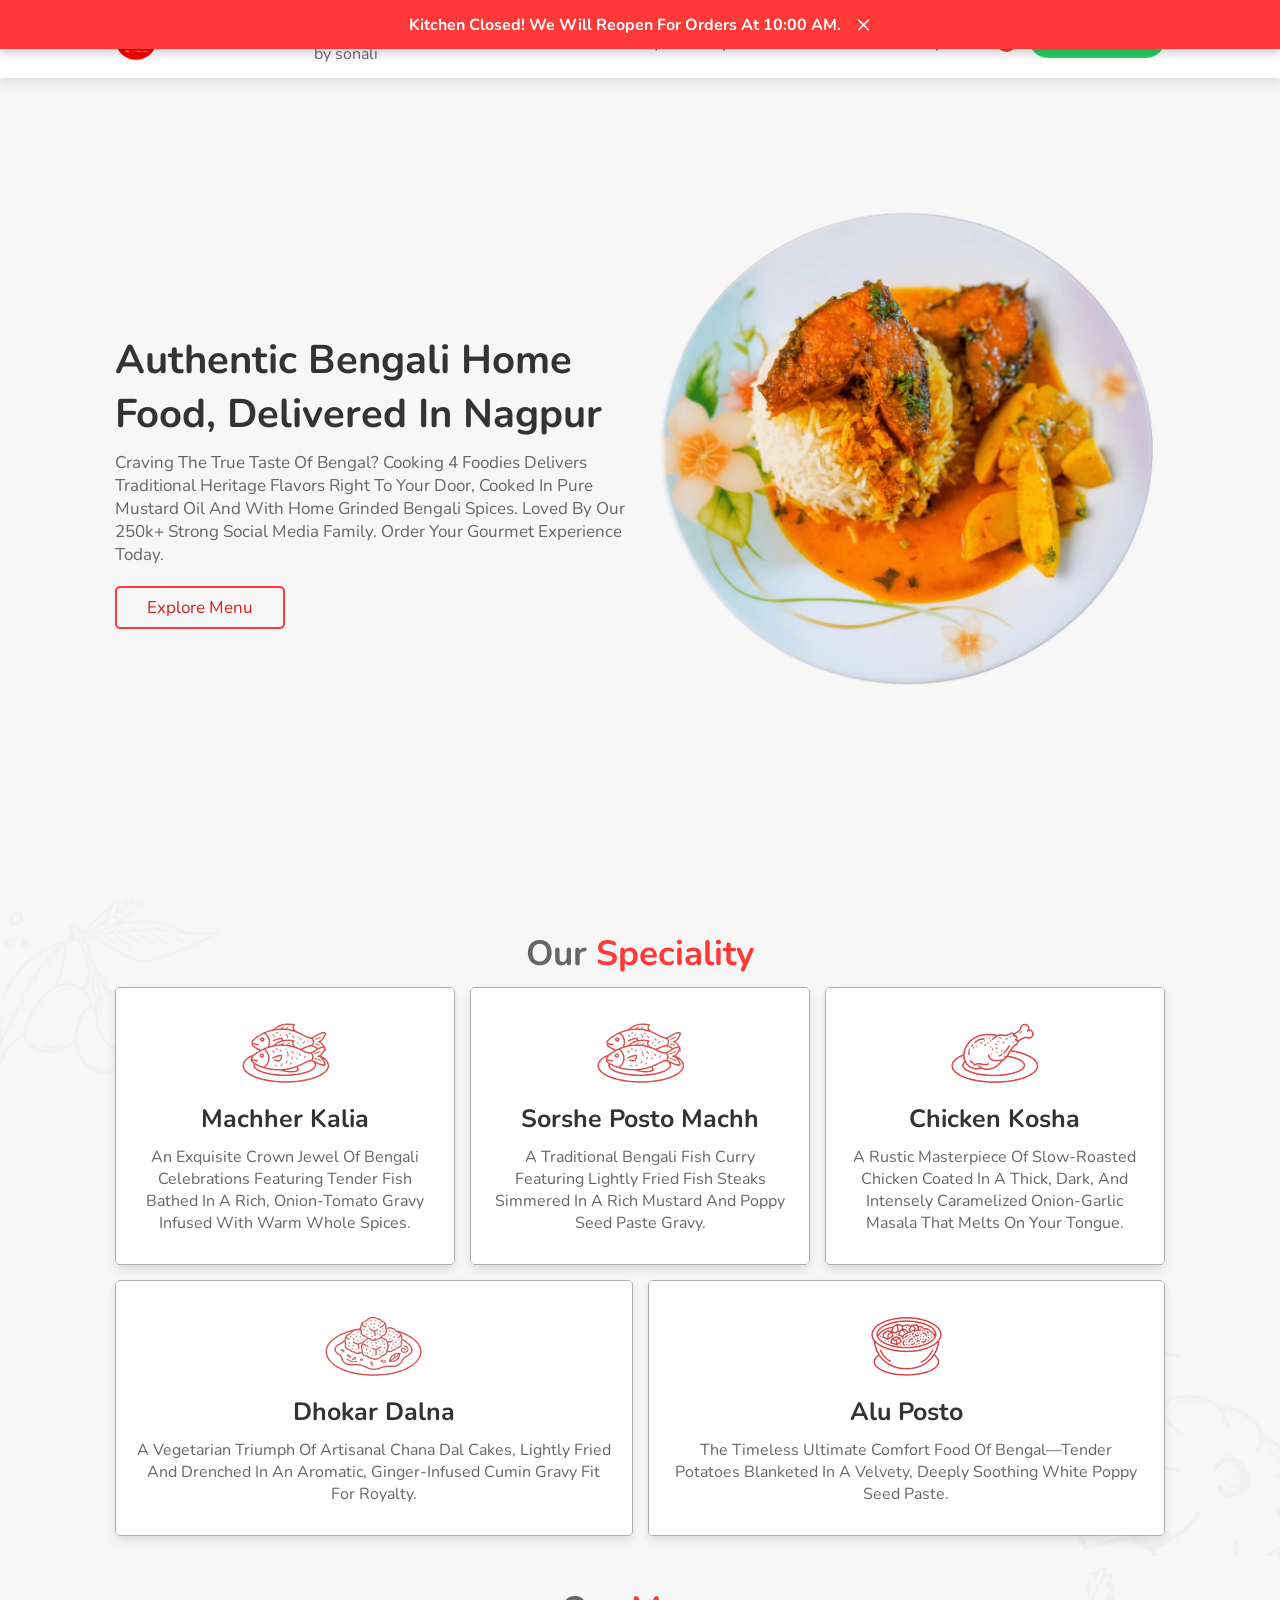
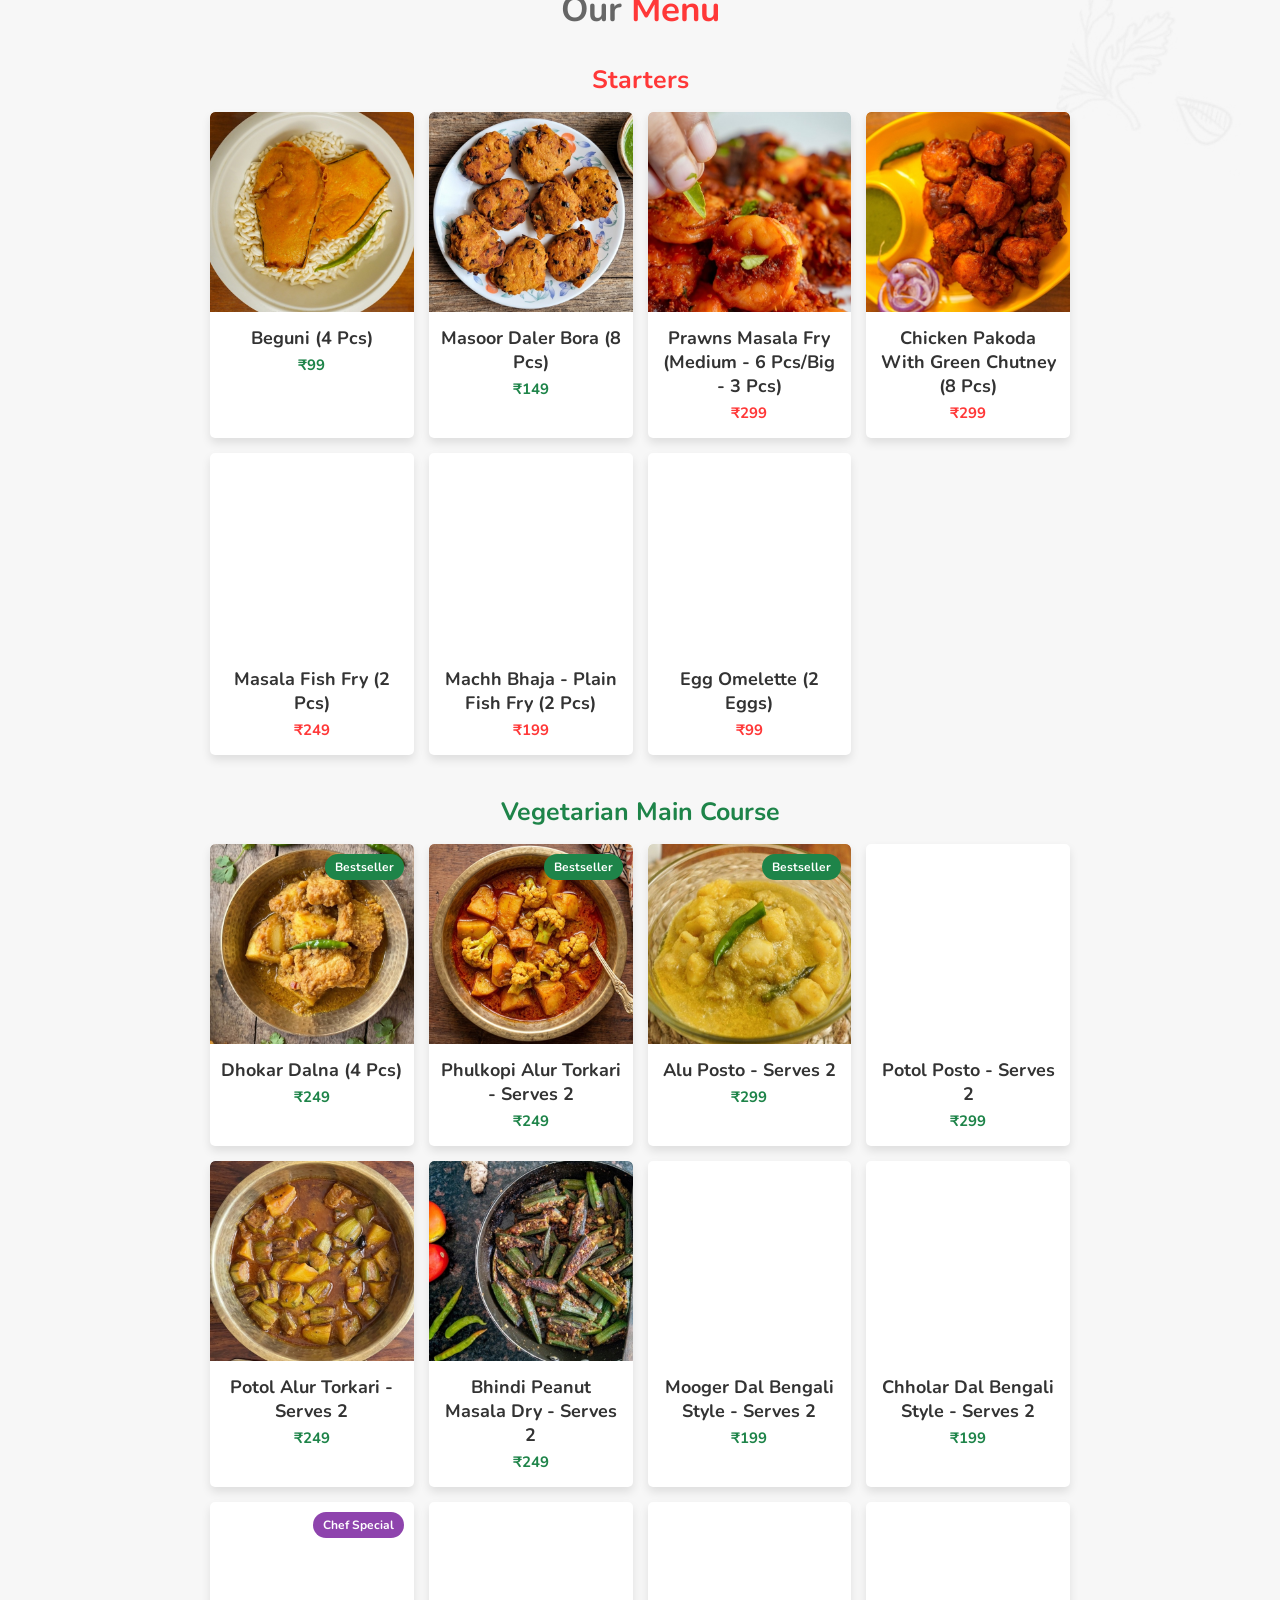
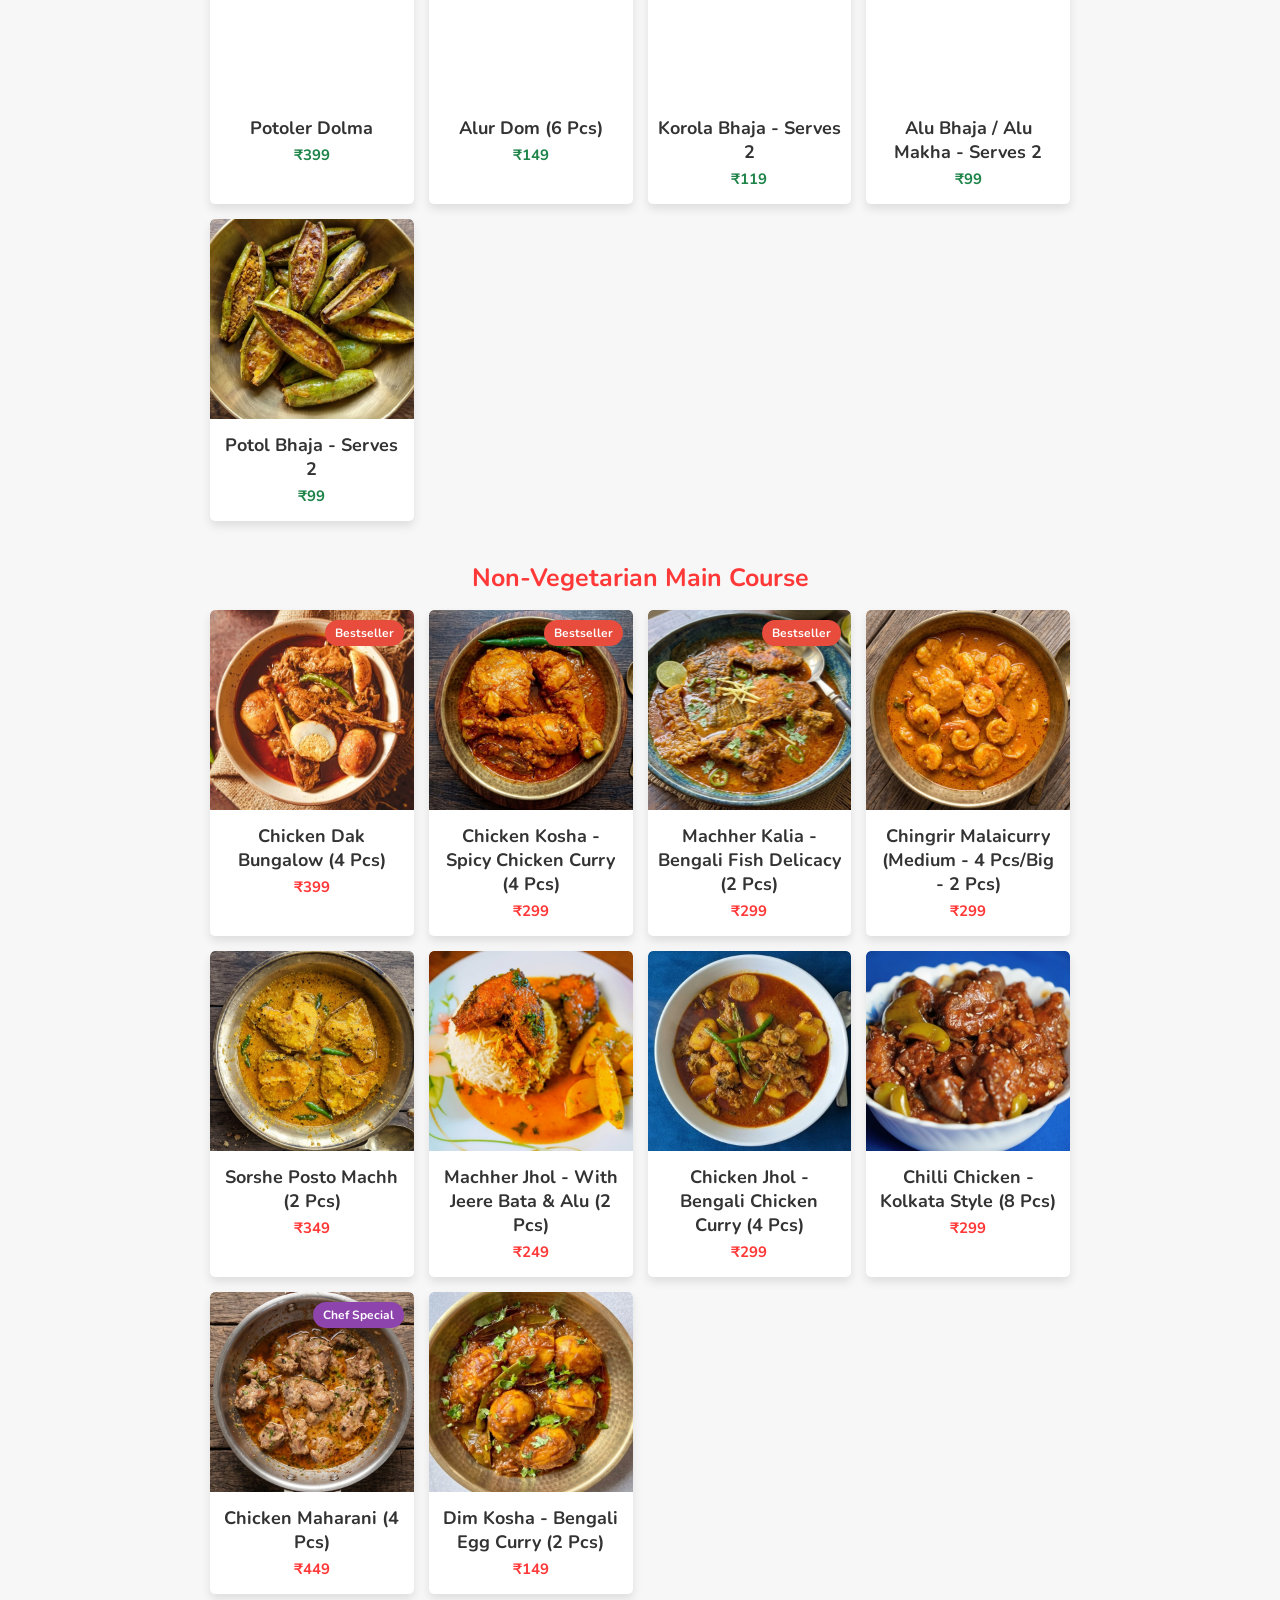
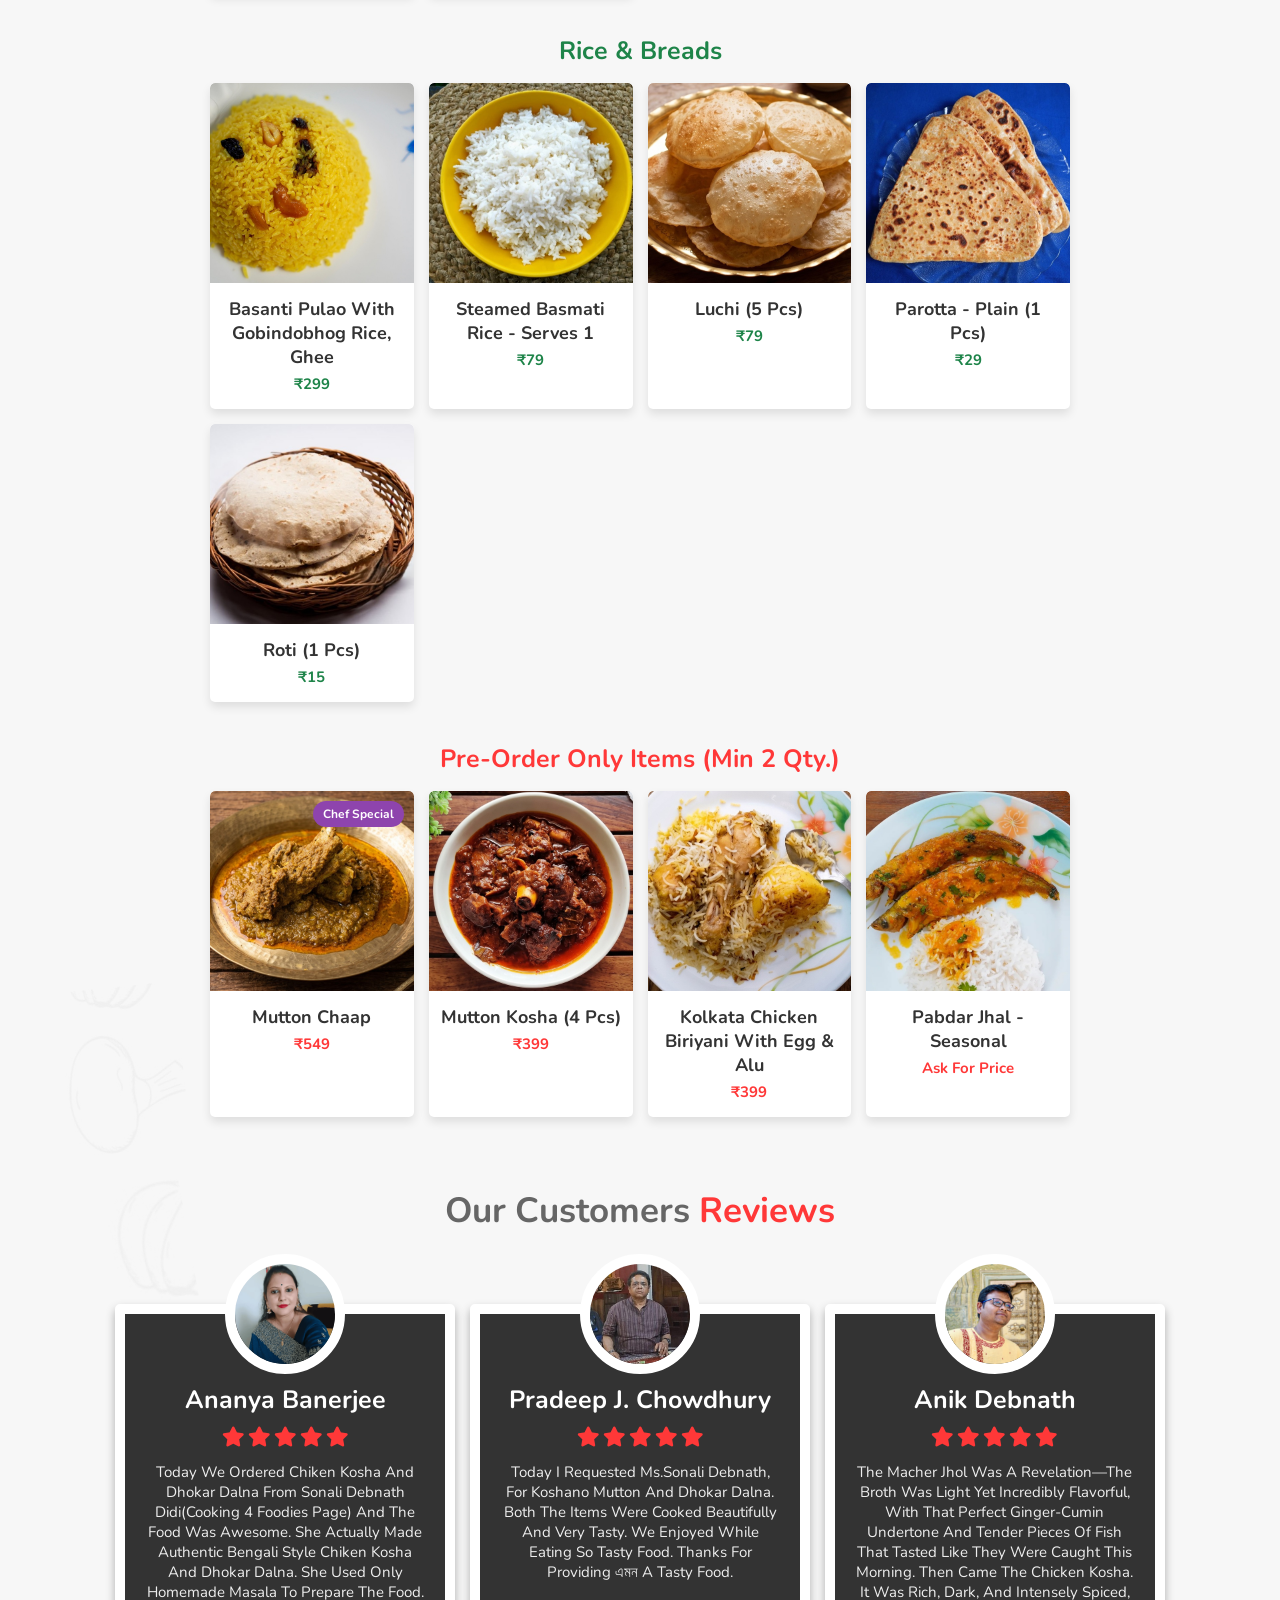
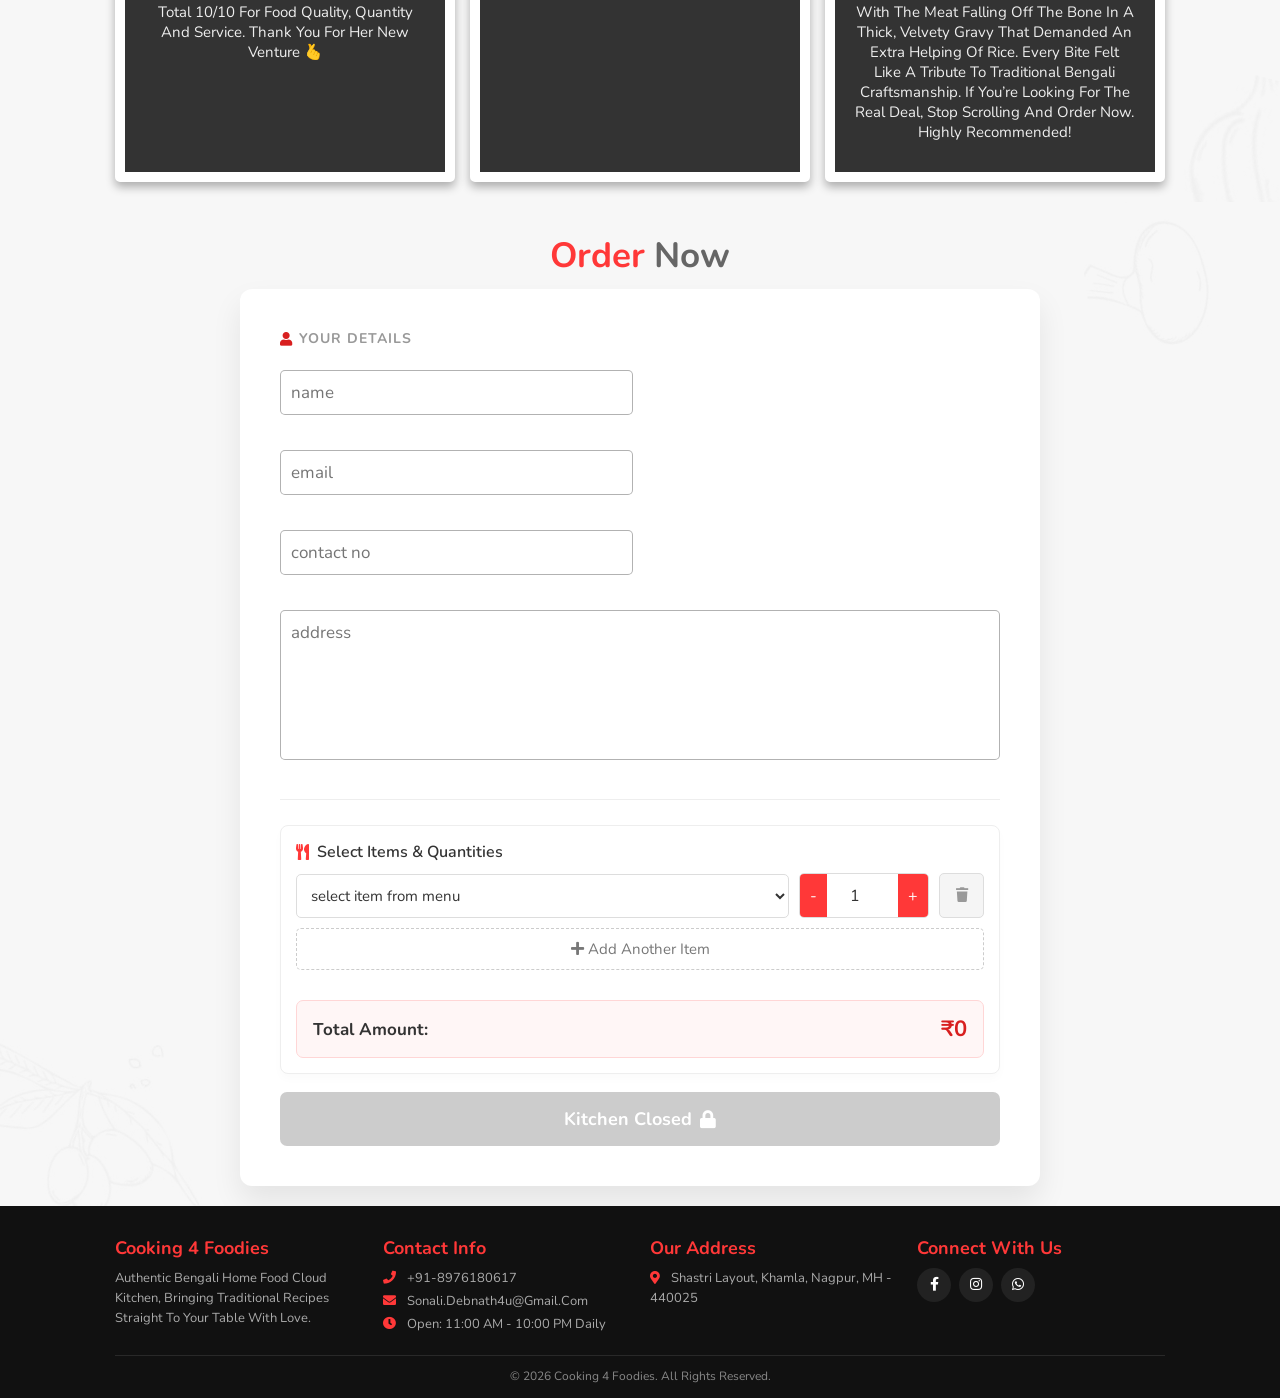
==== commit 04123348: "Sorshe Posto Machh" ====
--- a/index.html
+++ b/index.html
@@ -7,7 +7,7 @@
     <link rel="preconnect" href="https://fonts.gstatic.com" crossorigin>
     <link rel="preconnect" href="https://cdnjs.cloudflare.com" crossorigin>
     <link rel="stylesheet" href="https://fonts.googleapis.com/css2?family=Nunito:wght@200;300;400;600;700&display=swap">
-<meta name="description" content="Authentic Bengali home-cooked food delivered across Nagpur. Machher kalia, chicken kosha, doi machh & more, made with pure mustard oil. Free delivery.">
+<meta name="description" content="Authentic Bengali home-cooked food delivered across Nagpur. Machher kalia, chicken kosha, sorshe posto machh & more, made with pure mustard oil. Free delivery.">
     <title>Cooking 4 Foodies | Authentic Bengali Home Food Delivery in Nagpur</title>
 
     <link rel="canonical" href="https://cooking4foodies.github.io/">
@@ -15,7 +15,7 @@
     <!-- Open Graph -->
     <meta property="og:type" content="website">
     <meta property="og:title" content="Cooking 4 Foodies | Authentic Bengali Home Food Delivery in Nagpur">
-    <meta property="og:description" content="Authentic Bengali home-cooked food delivered across Nagpur. Machher kalia, chicken kosha, doi machh & more, made with pure mustard oil. Free delivery.">
+    <meta property="og:description" content="Authentic Bengali home-cooked food delivered across Nagpur. Machher kalia, chicken kosha, sorshe posto machh & more, made with pure mustard oil. Free delivery.">
     <meta property="og:image" content="https://cooking4foodies.github.io/images/og-image.jpg">
     <meta property="og:image:width" content="1200">
     <meta property="og:image:height" content="630">
@@ -760,11 +760,11 @@
             </div>
         </div>
         <div class="box">
-            <img width="839" height="600" loading="lazy" decoding="async" class="image" src="images/p-5.jpg" alt="Doi Machh - Bengali fish curry in yogurt cashew gravy">
+            <img width="839" height="600" loading="lazy" decoding="async" class="image" src="images/p-5.jpg" alt="Sorshe Posto Machh - Bengali fish curry in mustard poppy seed gravy">
             <div class="content">
                 <img width="87" height="60" loading="lazy" decoding="async" src="images/s-2.png" alt="">
-                <h3>doi machh</h3>
-                <p>a traditional bengali fish curry featuring lightly fried fish steaks simmered in a rich, yogurt and cashew nut paste gravy.</p>
+                <h3>sorshe posto machh</h3>
+                <p>a traditional bengali fish curry featuring lightly fried fish steaks simmered in a rich mustard and poppy seed paste gravy.</p>
             </div>
         </div>
         <div class="box">
@@ -1041,12 +1041,12 @@
                 </div>
             </div>
             <div class="menu-card">
-                <img width="839" height="600" loading="lazy" decoding="async" src="images/p-5.jpg" alt="Doi Machh">
-                <h4>doi machh - fish in yogurt gravy (2 pcs)</h4>
-                <span class="price">₹299</span>
-                <div class="hover-info">
-                    <p>tender fish pieces simmered in a creamy yogurt and cashew paste.</p>
-                    <button type="button" class="hover-add-btn" onclick="addToCart('Doi Machh - Fish in Yogurt Gravy (2 Pcs)', this)">add to cart</button>
+                <img width="839" height="600" loading="lazy" decoding="async" src="images/p-5.jpg" alt="Sorshe Posto Machh">
+                <h4>sorshe posto machh (2 pcs)</h4>
+                <span class="price">₹349</span>
+                <div class="hover-info">
+                    <p>tender fish pieces simmered in a rich mustard and poppy seed paste.</p>
+                    <button type="button" class="hover-add-btn" onclick="addToCart('Sorshe Posto Machh (2 Pcs)', this)">add to cart</button>
                 </div>
             </div>
             <div class="menu-card">
@@ -1180,14 +1180,6 @@
                 <div class="hover-info">
                     <p>authentic kolkata style biriyani with tender chicken, egg, and potato.</p>
                     <button type="button" class="hover-add-btn" onclick="addToCart('Kolkata Chicken Biriyani with Egg & Alu', this)">add to cart</button>
-                </div>
-            </div>
-            <div class="menu-card">
-                <img width="840" height="600" loading="lazy" decoding="async" src="images/p-16.jpg" alt="Ilish Bhapa">
-                <h4>ilish bhapa - seasonal</h4>
-                <span class="price">Ask for Price</span>
-                <div class="hover-info">
-                    <p>steamed hilsa fish in mustard sauce. seasonal availability.</p>
                 </div>
             </div>
             <div class="menu-card">
@@ -1300,7 +1292,7 @@
                                 <option value="Chicken Kosha - Spicy Chicken Curry (4 Pcs)">Chicken Kosha - Spicy Chicken Curry (4 Pcs) - ₹299</option>
                                 <option value="Machher Kalia - Bengali Fish Delicacy (2 Pcs)">Machher Kalia - Bengali Fish Delicacy (2 Pcs) - ₹299</option>
                                 <option value="Chingrir Malaicurry (Medium - 4 Pcs/Big - 2 Pcs)">Chingrir Malaicurry (Medium - 4 Pcs/Big - 2 Pcs) - ₹299</option>
-                                <option value="Doi Machh - Fish in Yogurt Gravy (2 Pcs)">Doi Machh - Fish in Yogurt Gravy (2 Pcs) - ₹299</option>
+                                <option value="Sorshe Posto Machh (2 Pcs)">Sorshe Posto Machh (2 Pcs) - ₹349</option>
                                 <option value="Machher Jhol - with jeere bata & alu (2 Pcs)">Machher Jhol - with jeere bata & alu (2 Pcs) - ₹249</option>
                                 <option value="Chicken Jhol - Bengali Chicken Curry (4 Pcs)">Chicken Jhol - Bengali Chicken Curry (4 Pcs) - ₹299</option>
                                 <option value="Chilli Chicken - Kolkata Style (8 Pcs)">Chilli Chicken - Kolkata Style (8 Pcs) - ₹299</option>
@@ -1318,7 +1310,6 @@
                                 <option value="Mutton Chaap">Mutton Chaap - ₹549</option>
                                 <option value="Mutton Kosha (4 Pcs)">Mutton Kosha (4 Pcs) - ₹399</option>
                                 <option value="Kolkata Chicken Biriyani with Egg & Alu">Kolkata Chicken Biriyani with Egg & Alu - ₹399</option>
-                                <option value="Ilish Bhapa - Seasonal">Ilish Bhapa - Seasonal - Ask for Price</option>
                                 <option value="Pabdar Jhal - Seasonal">Pabdar Jhal - Seasonal - Ask for Price</option>
                             </optgroup>
                         </select>
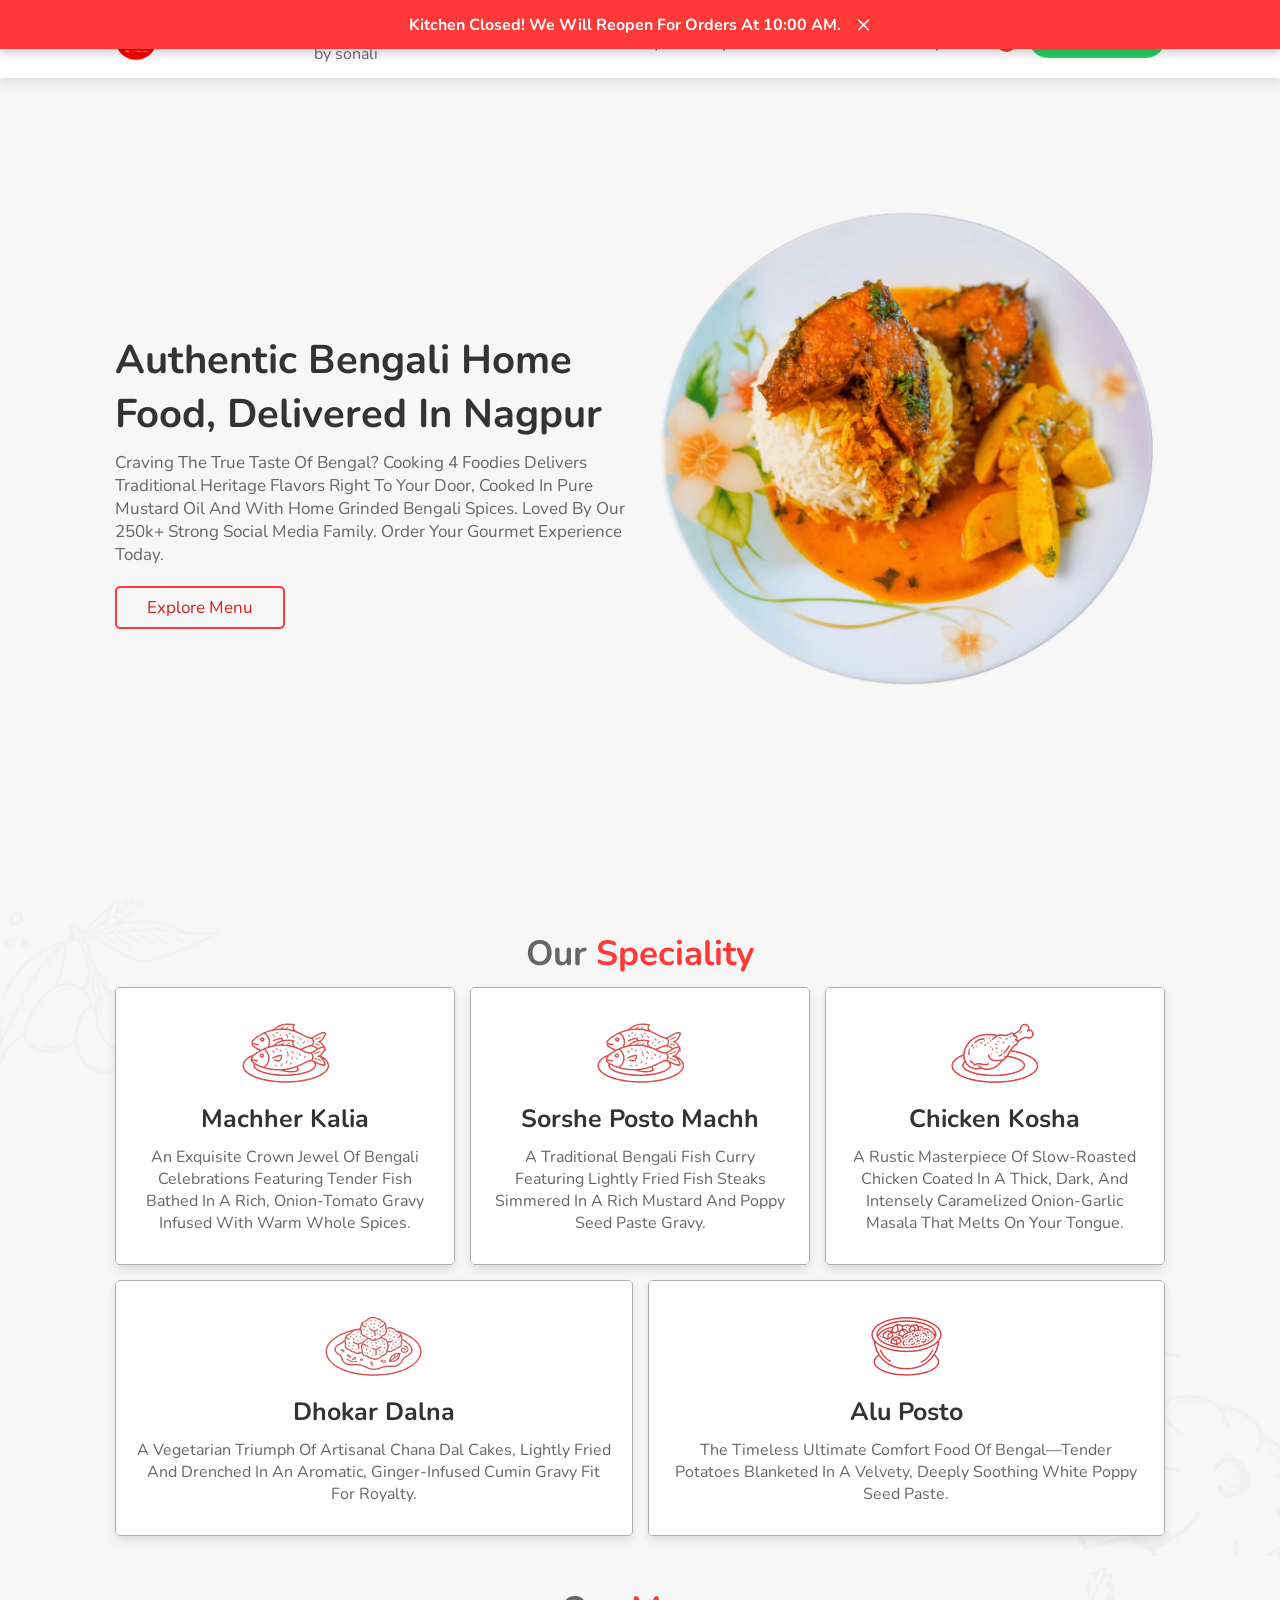
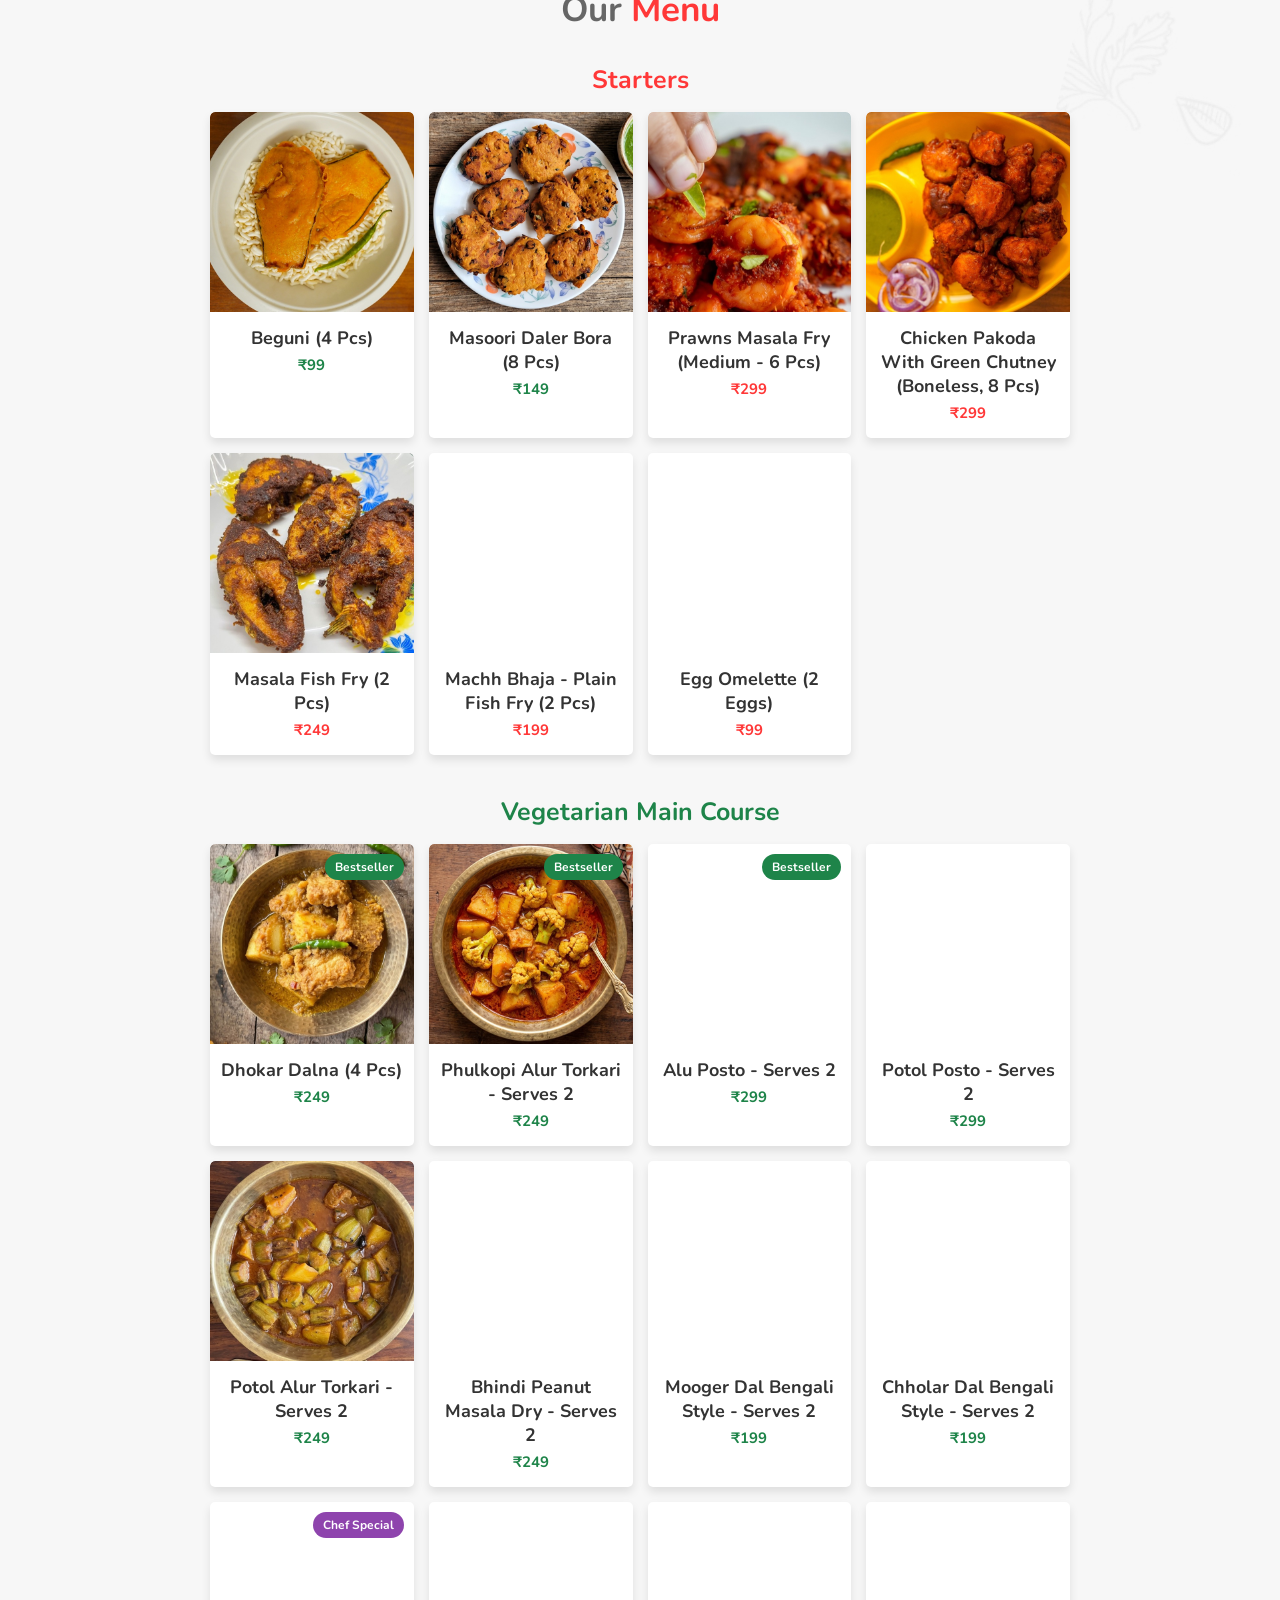
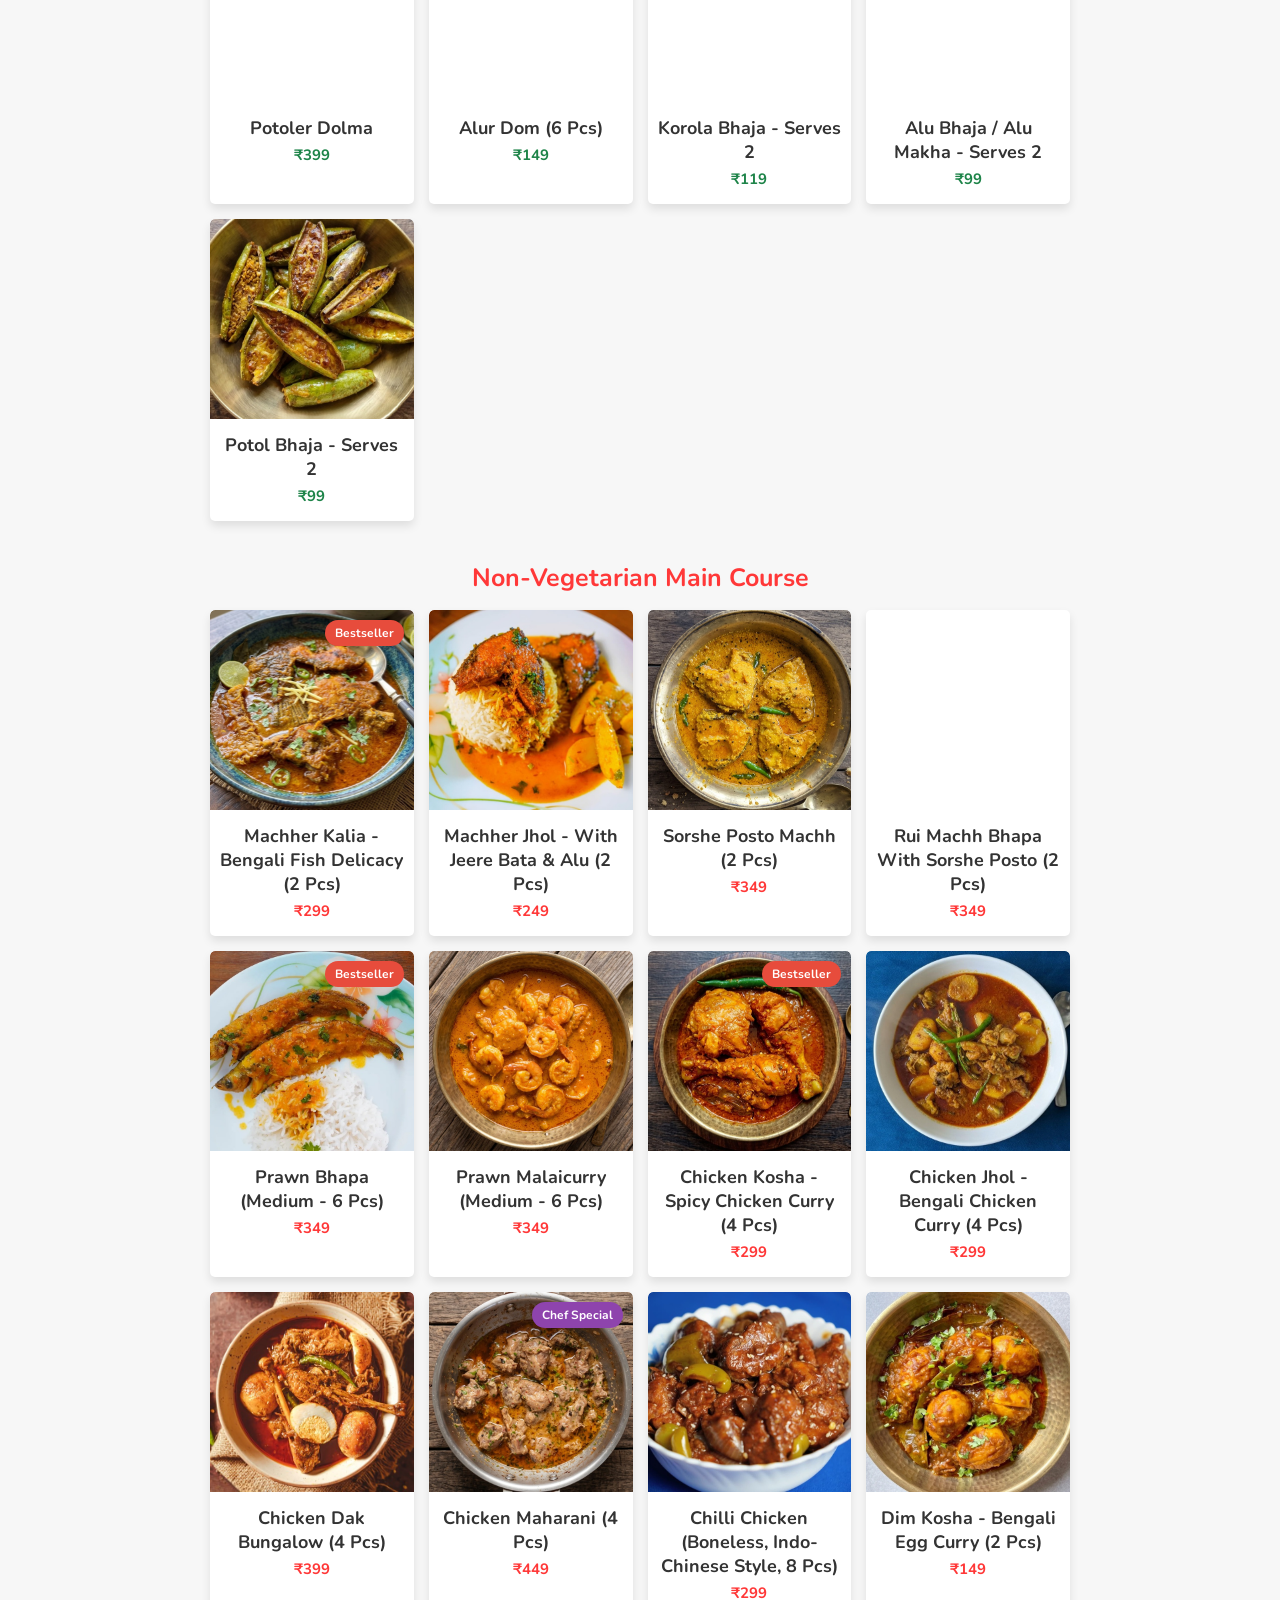
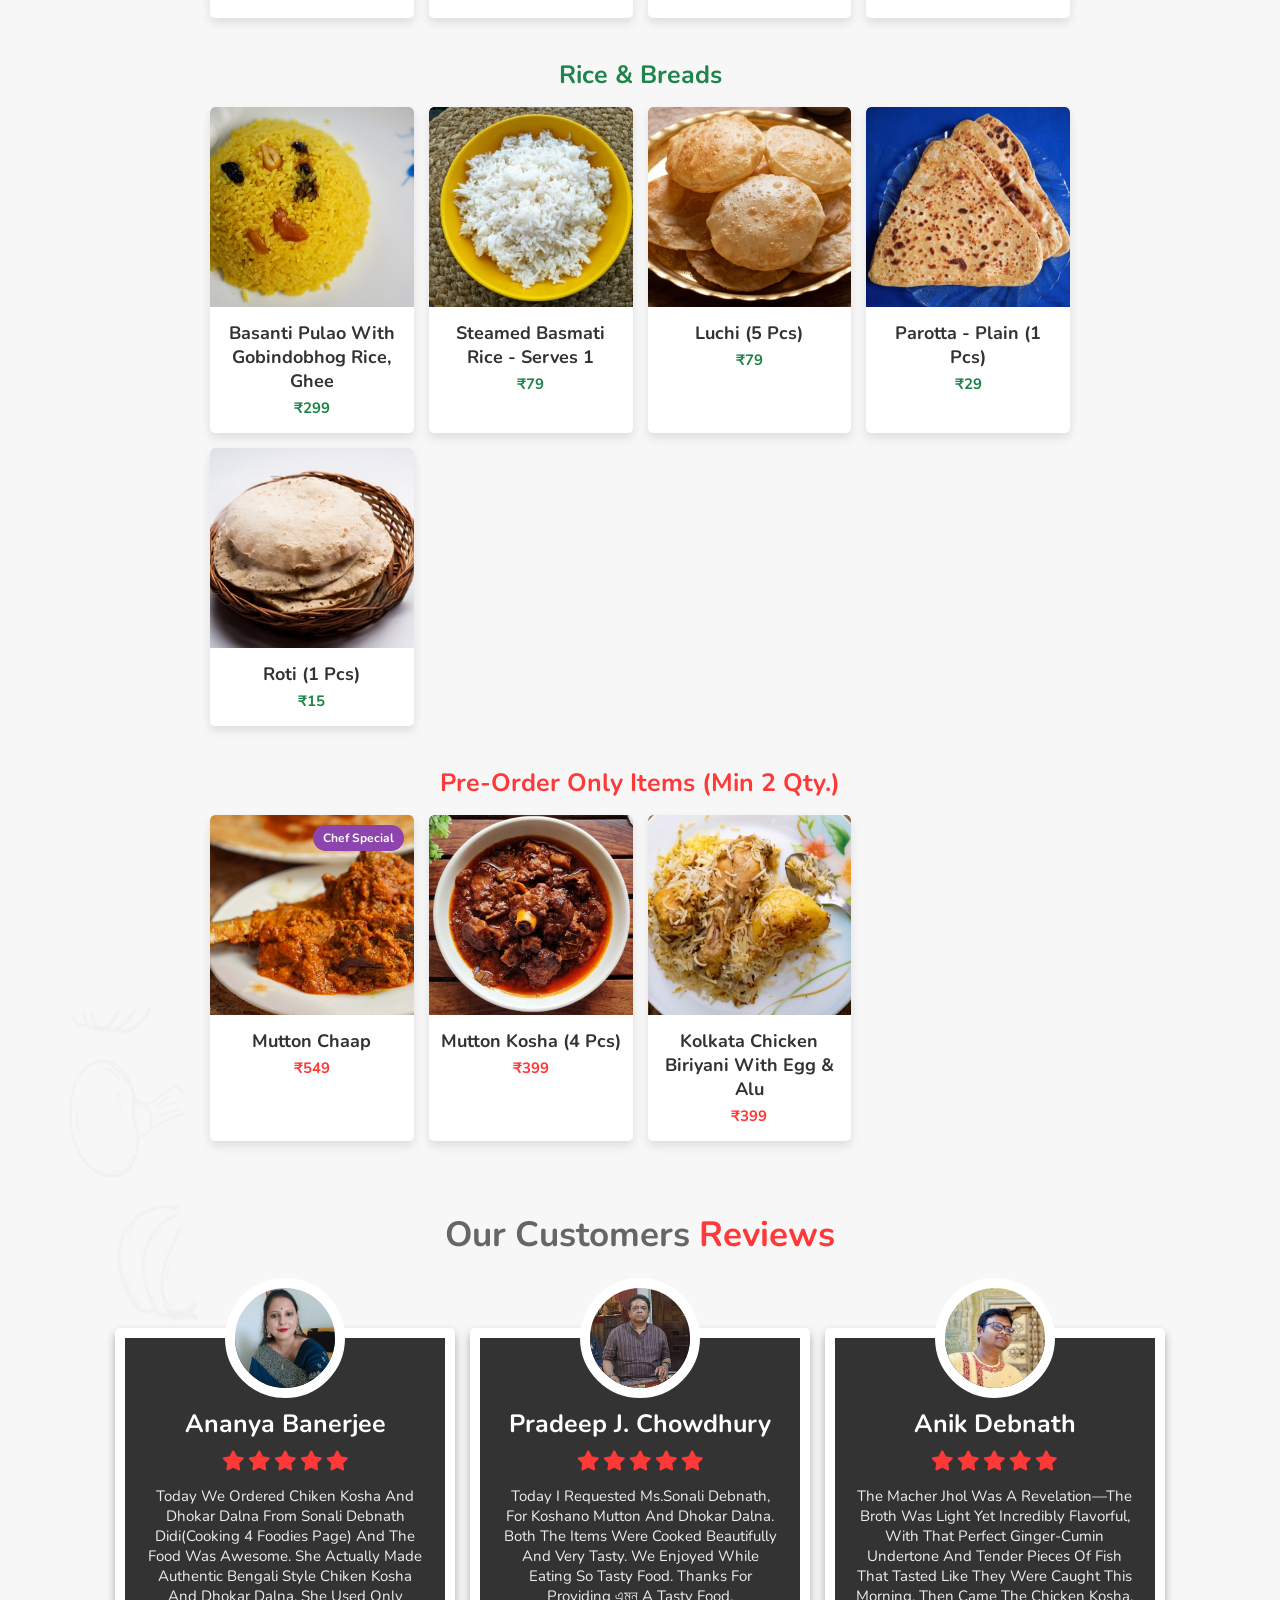
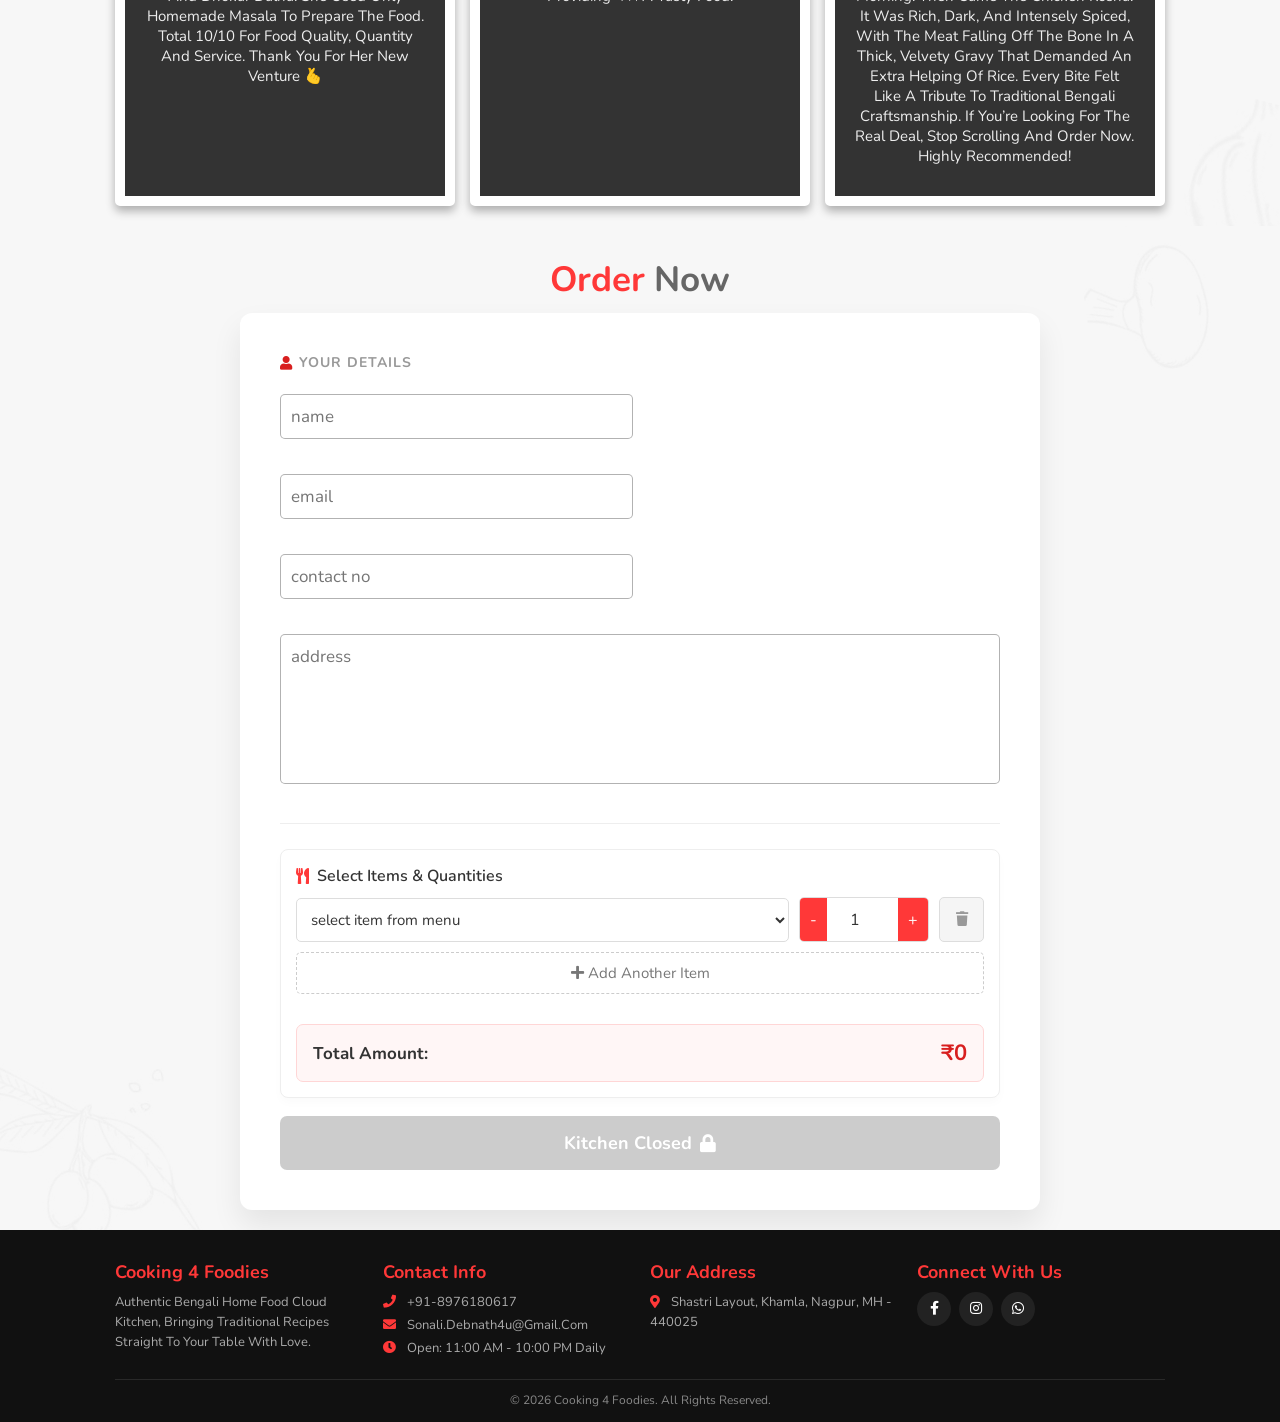
==== commit cccfab77: "chaap" ====
--- a/index.html
+++ b/index.html
@@ -813,30 +813,30 @@
                 </div>
             </div>
             <div class="menu-card veg-card">
-                <img width="839" height="600" loading="lazy" decoding="async" src="images/p-15.jpg" alt="Masoor Daler Bora">
-                <h4>masoor daler bora (8 pcs)</h4>
+                <img width="839" height="600" loading="lazy" decoding="async" src="images/p-15.jpg" alt="Masoori Daler Bora">
+                <h4>masoori daler bora (8 pcs)</h4>
                 <span class="price green-price">₹149</span>
                 <div class="hover-info">
                     <p>crispy fritters made from ground red lentils.</p>
-                    <button type="button" class="hover-add-btn" onclick="addToCart('Masoor Daler Bora (8 Pcs)', this)">add to cart</button>
+                    <button type="button" class="hover-add-btn" onclick="addToCart('Masoori Daler Bora (8 Pcs)', this)">add to cart</button>
                 </div>
             </div>
             <div class="menu-card">
                 <img width="840" height="600" loading="lazy" decoding="async" src="images/p-31.jpg" alt="Prawns Masala Fry">
-                <h4>prawns masala fry (medium - 6 pcs/big - 3 pcs)</h4>
+                <h4>prawns masala fry (medium - 6 pcs)</h4>
                 <span class="price">₹299</span>
                 <div class="hover-info">
                     <p>crispy fried prawns coated in aromatic masala.</p>
-                    <button type="button" class="hover-add-btn" onclick="addToCart('Prawns Masala Fry (Medium - 6 Pcs/Big - 3 Pcs)', this)">add to cart</button>
-                </div>
-            </div>
-            <div class="menu-card">
-                <img width="839" height="600" loading="lazy" decoding="async" src="images/p-1.jpg" alt="Chicken Pakoda - crispy fried chicken starter">
-                <h4>chicken pakoda with green chutney (8 pcs)</h4>
+                    <button type="button" class="hover-add-btn" onclick="addToCart('Prawns Masala Fry (Medium - 6 Pcs)', this)">add to cart</button>
+                </div>
+            </div>
+            <div class="menu-card">
+                <img width="839" height="600" loading="lazy" decoding="async" src="images/p-1.jpg" alt="Chicken Pakoda">
+                <h4>chicken pakoda with green chutney (boneless, 8 pcs)</h4>
                 <span class="price">₹299</span>
                 <div class="hover-info">
-                    <p>crispy chicken pakodas served with fresh green chutney.</p>
-                    <button type="button" class="hover-add-btn" onclick="addToCart('Chicken Pakoda with Green Chutney (8 Pcs)', this)">add to cart</button>
+                    <p>crispy boneless chicken pakodas served with fresh green chutney.</p>
+                    <button type="button" class="hover-add-btn" onclick="addToCart('Chicken Pakoda with Green Chutney (Boneless, 8 Pcs)', this)">add to cart</button>
                 </div>
             </div>
             <div class="menu-card">
@@ -849,7 +849,7 @@
                 </div>
             </div>
             <div class="menu-card">
-                <img width="840" height="600" loading="lazy" decoding="async" src="images/p-2.jpg" alt="Machh Bhaja - crispy fried rohu fish">
+                <img width="840" height="600" loading="lazy" decoding="async" src="images/p-2.jpg" alt="Machh Bhaja">
                 <h4>machh bhaja - plain fish fry (2 pcs)</h4>
                 <span class="price">₹199</span>
                 <div class="hover-info">
@@ -1003,12 +1003,58 @@
         <div class="menu-card-container">
             <div class="menu-card">
                 <div class="bestseller-badge">Bestseller</div>
-                <img width="840" height="600" loading="lazy" decoding="async" src="images/p-32.jpg" alt="Chicken Dak Bungalow">
-                <h4>chicken dak bungalow (4 pcs)</h4>
-                <span class="price">₹399</span>
-                <div class="hover-info">
-                    <p>traditional spicy chicken curry with egg and potato.</p>
-                    <button type="button" class="hover-add-btn" onclick="addToCart('Chicken Dak Bungalow (4 Pcs)', this)">add to cart</button>
+                <img width="1119" height="800" loading="lazy" decoding="async" src="images/p-8.jpg" alt="Machher Kalia">
+                <h4>machher kalia - bengali fish delicacy (2 pcs)</h4>
+                <span class="price">₹299</span>
+                <div class="hover-info">
+                    <p>traditional bengali fish delicacy cooked in a rich gravy.</p>
+                    <button type="button" class="hover-add-btn" onclick="addToCart('Machher Kalia - Bengali Fish Delicacy (2 Pcs)', this)">add to cart</button>
+                </div>
+            </div>
+            <div class="menu-card">
+                <img width="900" height="600" loading="lazy" decoding="async" src="images/p-3.jpg" alt="Machher Jhol">
+                <h4>machher jhol - with jeere bata & alu (2 pcs)</h4>
+                <span class="price">₹249</span>
+                <div class="hover-info">
+                    <p>traditional bengali fish curry with cumin paste and potatoes.</p>
+                    <button type="button" class="hover-add-btn" onclick="addToCart('Machher Jhol - with jeere bata & alu (2 Pcs)', this)">add to cart</button>
+                </div>
+            </div>
+            <div class="menu-card">
+                <img width="839" height="600" loading="lazy" decoding="async" src="images/p-5.jpg" alt="Sorshe Posto Machh">
+                <h4>sorshe posto machh (2 pcs)</h4>
+                <span class="price">₹349</span>
+                <div class="hover-info">
+                    <p>tender fish pieces simmered in a rich mustard and poppy seed paste.</p>
+                    <button type="button" class="hover-add-btn" onclick="addToCart('Sorshe Posto Machh (2 Pcs)', this)">add to cart</button>
+                </div>
+            </div>
+            <div class="menu-card">
+                <img width="840" height="600" loading="lazy" decoding="async" src="images/p-16.jpg" alt="Rui Machh Bhapa">
+                <h4>rui machh bhapa with sorshe posto (2 pcs)</h4>
+                <span class="price">₹349</span>
+                <div class="hover-info">
+                    <p>steamed rohu fish prepared with mustard and poppy seed gravy.</p>
+                    <button type="button" class="hover-add-btn" onclick="addToCart('Rui Machh Bhapa with Sorshe Posto (2 Pcs)', this)">add to cart</button>
+                </div>
+            </div>
+            <div class="menu-card">
+                <div class="bestseller-badge">Bestseller</div>
+                <img width="840" height="600" loading="lazy" decoding="async" src="images/p-23.jpg" alt="Prawn Bhapa">
+                <h4>prawn bhapa (medium - 6 pcs)</h4>
+                <span class="price">₹349</span>
+                <div class="hover-info">
+                    <p>steamed prawns prepared in aromatic spices.</p>
+                    <button type="button" class="hover-add-btn" onclick="addToCart('Prawn Bhapa (Medium - 6 Pcs)', this)">add to cart</button>
+                </div>
+            </div>
+            <div class="menu-card">
+                <img width="840" height="600" loading="lazy" decoding="async" src="images/p-29.jpg" alt="Prawn Malaicurry">
+                <h4>prawn malaicurry (medium - 6 pcs)</h4>
+                <span class="price">₹349</span>
+                <div class="hover-info">
+                    <p>traditional prawn curry in rich coconut milk gravy.</p>
+                    <button type="button" class="hover-add-btn" onclick="addToCart('Prawn Malaicurry (Medium - 6 Pcs)', this)">add to cart</button>
                 </div>
             </div>
             <div class="menu-card">
@@ -1022,43 +1068,6 @@
                 </div>
             </div>
             <div class="menu-card">
-                <div class="bestseller-badge">Bestseller</div>
-                <img width="1119" height="800" loading="lazy" decoding="async" src="images/p-8.jpg" alt="Machher Kalia">
-                <h4>machher kalia - bengali fish delicacy (2 pcs)</h4>
-                <span class="price">₹299</span>
-                <div class="hover-info">
-                    <p>traditional bengali fish delicacy cooked in a rich gravy.</p>
-                    <button type="button" class="hover-add-btn" onclick="addToCart('Machher Kalia - Bengali Fish Delicacy (2 Pcs)', this)">add to cart</button>
-                </div>
-            </div>
-            <div class="menu-card">
-                <img width="840" height="600" loading="lazy" decoding="async" src="images/p-29.jpg" alt="Chingrir Malaicurry">
-                <h4>chingrir malaicurry (medium - 4 pcs/big - 2 pcs)</h4>
-                <span class="price">₹299</span>
-                <div class="hover-info">
-                    <p>traditional prawn curry in rich coconut milk gravy.</p>
-                    <button type="button" class="hover-add-btn" onclick="addToCart('Chingrir Malaicurry (Medium - 4 Pcs/Big - 2 Pcs)', this)">add to cart</button>
-                </div>
-            </div>
-            <div class="menu-card">
-                <img width="839" height="600" loading="lazy" decoding="async" src="images/p-5.jpg" alt="Sorshe Posto Machh">
-                <h4>sorshe posto machh (2 pcs)</h4>
-                <span class="price">₹349</span>
-                <div class="hover-info">
-                    <p>tender fish pieces simmered in a rich mustard and poppy seed paste.</p>
-                    <button type="button" class="hover-add-btn" onclick="addToCart('Sorshe Posto Machh (2 Pcs)', this)">add to cart</button>
-                </div>
-            </div>
-            <div class="menu-card">
-                <img width="900" height="600" loading="lazy" decoding="async" src="images/p-3.jpg" alt="Machher Jhol">
-                <h4>machher jhol - with jeere bata & alu (2 pcs)</h4>
-                <span class="price">₹249</span>
-                <div class="hover-info">
-                    <p>traditional bengali fish curry with cumin paste and potatoes.</p>
-                    <button type="button" class="hover-add-btn" onclick="addToCart('Machher Jhol - with jeere bata & alu (2 Pcs)', this)">add to cart</button>
-                </div>
-            </div>
-            <div class="menu-card">
                 <img width="800" height="600" loading="lazy" decoding="async" src="images/g-1.jpg" alt="Chicken Jhol">
                 <h4>chicken jhol - bengali chicken curry (4 pcs)</h4>
                 <span class="price">₹299</span>
@@ -1068,12 +1077,12 @@
                 </div>
             </div>
             <div class="menu-card">
-                <img width="839" height="600" loading="lazy" decoding="async" src="images/g-2.jpg" alt="Chilli Chicken">
-                <h4>chilli chicken - kolkata style (8 pcs)</h4>
-                <span class="price">₹299</span>
-                <div class="hover-info">
-                    <p>popular kolkata style spicy and tangy chilli chicken.</p>
-                    <button type="button" class="hover-add-btn" onclick="addToCart('Chilli Chicken - Kolkata Style (8 Pcs)', this)">add to cart</button>
+                <img width="840" height="600" loading="lazy" decoding="async" src="images/p-32.jpg" alt="Chicken Dak Bungalow">
+                <h4>chicken dak bungalow (4 pcs)</h4>
+                <span class="price">₹399</span>
+                <div class="hover-info">
+                    <p>traditional spicy chicken curry with egg and potato.</p>
+                    <button type="button" class="hover-add-btn" onclick="addToCart('Chicken Dak Bungalow (4 Pcs)', this)">add to cart</button>
                 </div>
             </div>
             <div class="menu-card">
@@ -1087,6 +1096,15 @@
                 </div>
             </div>
             <div class="menu-card">
+                <img width="839" height="600" loading="lazy" decoding="async" src="images/g-2.jpg" alt="Chilli Chicken">
+                <h4>chilli chicken (boneless, indo-chinese style, 8 pcs)</h4>
+                <span class="price">₹299</span>
+                <div class="hover-info">
+                    <p>popular indo-chinese style spicy and tangy boneless chilli chicken.</p>
+                    <button type="button" class="hover-add-btn" onclick="addToCart('Chilli Chicken (Boneless, Indo-Chinese Style, 8 Pcs)', this)">add to cart</button>
+                </div>
+            </div>
+            <div class="menu-card">
                 <img width="840" height="600" loading="lazy" decoding="async" src="images/g-3.jpg" alt="Dim Kosha">
                 <h4>dim kosha - bengali egg curry (2 pcs)</h4>
                 <span class="price">₹149</span>
@@ -1180,14 +1198,6 @@
                 <div class="hover-info">
                     <p>authentic kolkata style biriyani with tender chicken, egg, and potato.</p>
                     <button type="button" class="hover-add-btn" onclick="addToCart('Kolkata Chicken Biriyani with Egg & Alu', this)">add to cart</button>
-                </div>
-            </div>
-            <div class="menu-card">
-                <img loading="lazy" decoding="async" width="839" height="600" src="images/p-23.jpg" alt="Pabdar Jhal">
-                <h4>pabdar jhal - seasonal</h4>
-                <span class="price">Ask for Price</span>
-                <div class="hover-info">
-                    <p>pabda fish in a lightly spiced mustard gravy.</p>
                 </div>
             </div>
         </div>
@@ -1264,10 +1274,10 @@
                         <select name="food-item[]" onchange="updateCartSummary()" required>
                             <option value="" disabled selected>select item from menu</option>
                             <optgroup label="Starters">
+                                <option value="Masoori Daler Bora (8 Pcs)">Masoori Daler Bora (8 Pcs) - ₹149</option>
                                 <option value="Beguni (4 Pcs)">Beguni (4 Pcs) - ₹99</option>
-                                <option value="Masoor Daler Bora (8 Pcs)">Masoor Daler Bora (8 Pcs) - ₹149</option>
-                                <option value="Prawns Masala Fry (Medium - 6 Pcs/Big - 3 Pcs)">Prawns Masala Fry (Medium - 6 Pcs/Big - 3 Pcs) - ₹299</option>
-                                <option value="Chicken Pakoda with Green Chutney (8 Pcs)">Chicken Pakoda with Green Chutney (8 Pcs) - ₹299</option>
+                                <option value="Prawns Masala Fry (Medium - 6 Pcs)">Prawns Masala Fry (Medium - 6 Pcs) - ₹299</option>
+                                <option value="Chicken Pakoda with Green Chutney (Boneless, 8 Pcs)">Chicken Pakoda with Green Chutney (Boneless, 8 Pcs) - ₹299</option>
                                 <option value="Masala Fish Fry (2 Pcs)">Masala Fish Fry (2 Pcs) - ₹249</option>
                                 <option value="Machh Bhaja - Plain Fish Fry (2 Pcs)">Machh Bhaja - Plain Fish Fry (2 Pcs) - ₹199</option>
                                 <option value="Egg Omelette (2 Eggs)">Egg Omelette (2 Eggs) - ₹99</option>
@@ -1288,15 +1298,17 @@
                                 <option value="Potol Bhaja - Serves 2">Potol Bhaja - Serves 2 - ₹99</option>
                             </optgroup>
                             <optgroup label="Non-Vegetarian Main Course">
+                                <option value="Machher Kalia - Bengali Fish Delicacy (2 Pcs)">Machher Kalia - Bengali Fish Delicacy (2 Pcs) - ₹299</option>
+                                <option value="Machher Jhol - with jeere bata & alu (2 Pcs)">Machher Jhol - with jeere bata & alu (2 Pcs) - ₹249</option>
+                                <option value="Sorshe Posto Machh (2 Pcs)">Sorshe Posto Machh (2 Pcs) - ₹349</option>
+                                <option value="Rui Machh Bhapa with Sorshe Posto (2 Pcs)">Rui Machh Bhapa with Sorshe Posto (2 Pcs) - ₹349</option>
+                                <option value="Prawn Bhapa (Medium - 6 Pcs)">Prawn Bhapa (Medium - 6 Pcs) - ₹349</option>
+                                <option value="Prawn Malaicurry (Medium - 6 Pcs)">Prawn Malaicurry (Medium - 6 Pcs) - ₹349</option>
+                                <option value="Chicken Kosha - Spicy Chicken Curry (4 Pcs)">Chicken Kosha - Spicy Chicken Curry (4 Pcs) - ₹299</option>
+                                <option value="Chicken Jhol - Bengali Chicken Curry (4 Pcs)">Chicken Jhol - Bengali Chicken Curry (4 Pcs) - ₹299</option>
                                 <option value="Chicken Dak Bungalow (4 Pcs)">Chicken Dak Bungalow (4 Pcs) - ₹399</option>
-                                <option value="Chicken Kosha - Spicy Chicken Curry (4 Pcs)">Chicken Kosha - Spicy Chicken Curry (4 Pcs) - ₹299</option>
-                                <option value="Machher Kalia - Bengali Fish Delicacy (2 Pcs)">Machher Kalia - Bengali Fish Delicacy (2 Pcs) - ₹299</option>
-                                <option value="Chingrir Malaicurry (Medium - 4 Pcs/Big - 2 Pcs)">Chingrir Malaicurry (Medium - 4 Pcs/Big - 2 Pcs) - ₹299</option>
-                                <option value="Sorshe Posto Machh (2 Pcs)">Sorshe Posto Machh (2 Pcs) - ₹349</option>
-                                <option value="Machher Jhol - with jeere bata & alu (2 Pcs)">Machher Jhol - with jeere bata & alu (2 Pcs) - ₹249</option>
-                                <option value="Chicken Jhol - Bengali Chicken Curry (4 Pcs)">Chicken Jhol - Bengali Chicken Curry (4 Pcs) - ₹299</option>
-                                <option value="Chilli Chicken - Kolkata Style (8 Pcs)">Chilli Chicken - Kolkata Style (8 Pcs) - ₹299</option>
                                 <option value="Chicken Maharani (4 Pcs)">Chicken Maharani (4 Pcs) - ₹449</option>
+                                <option value="Chilli Chicken (Boneless, Indo-Chinese Style, 8 Pcs)">Chilli Chicken (Boneless, Indo-Chinese Style, 8 Pcs) - ₹299</option>
                                 <option value="Dim Kosha - Bengali Egg Curry (2 Pcs)">Dim Kosha - Bengali Egg Curry (2 Pcs) - ₹149</option>
                             </optgroup>
                             <optgroup label="Rice & Breads">
@@ -1310,7 +1322,6 @@
                                 <option value="Mutton Chaap">Mutton Chaap - ₹549</option>
                                 <option value="Mutton Kosha (4 Pcs)">Mutton Kosha (4 Pcs) - ₹399</option>
                                 <option value="Kolkata Chicken Biriyani with Egg & Alu">Kolkata Chicken Biriyani with Egg & Alu - ₹399</option>
-                                <option value="Pabdar Jhal - Seasonal">Pabdar Jhal - Seasonal - Ask for Price</option>
                             </optgroup>
                         </select>
                         <div class="qty-box">
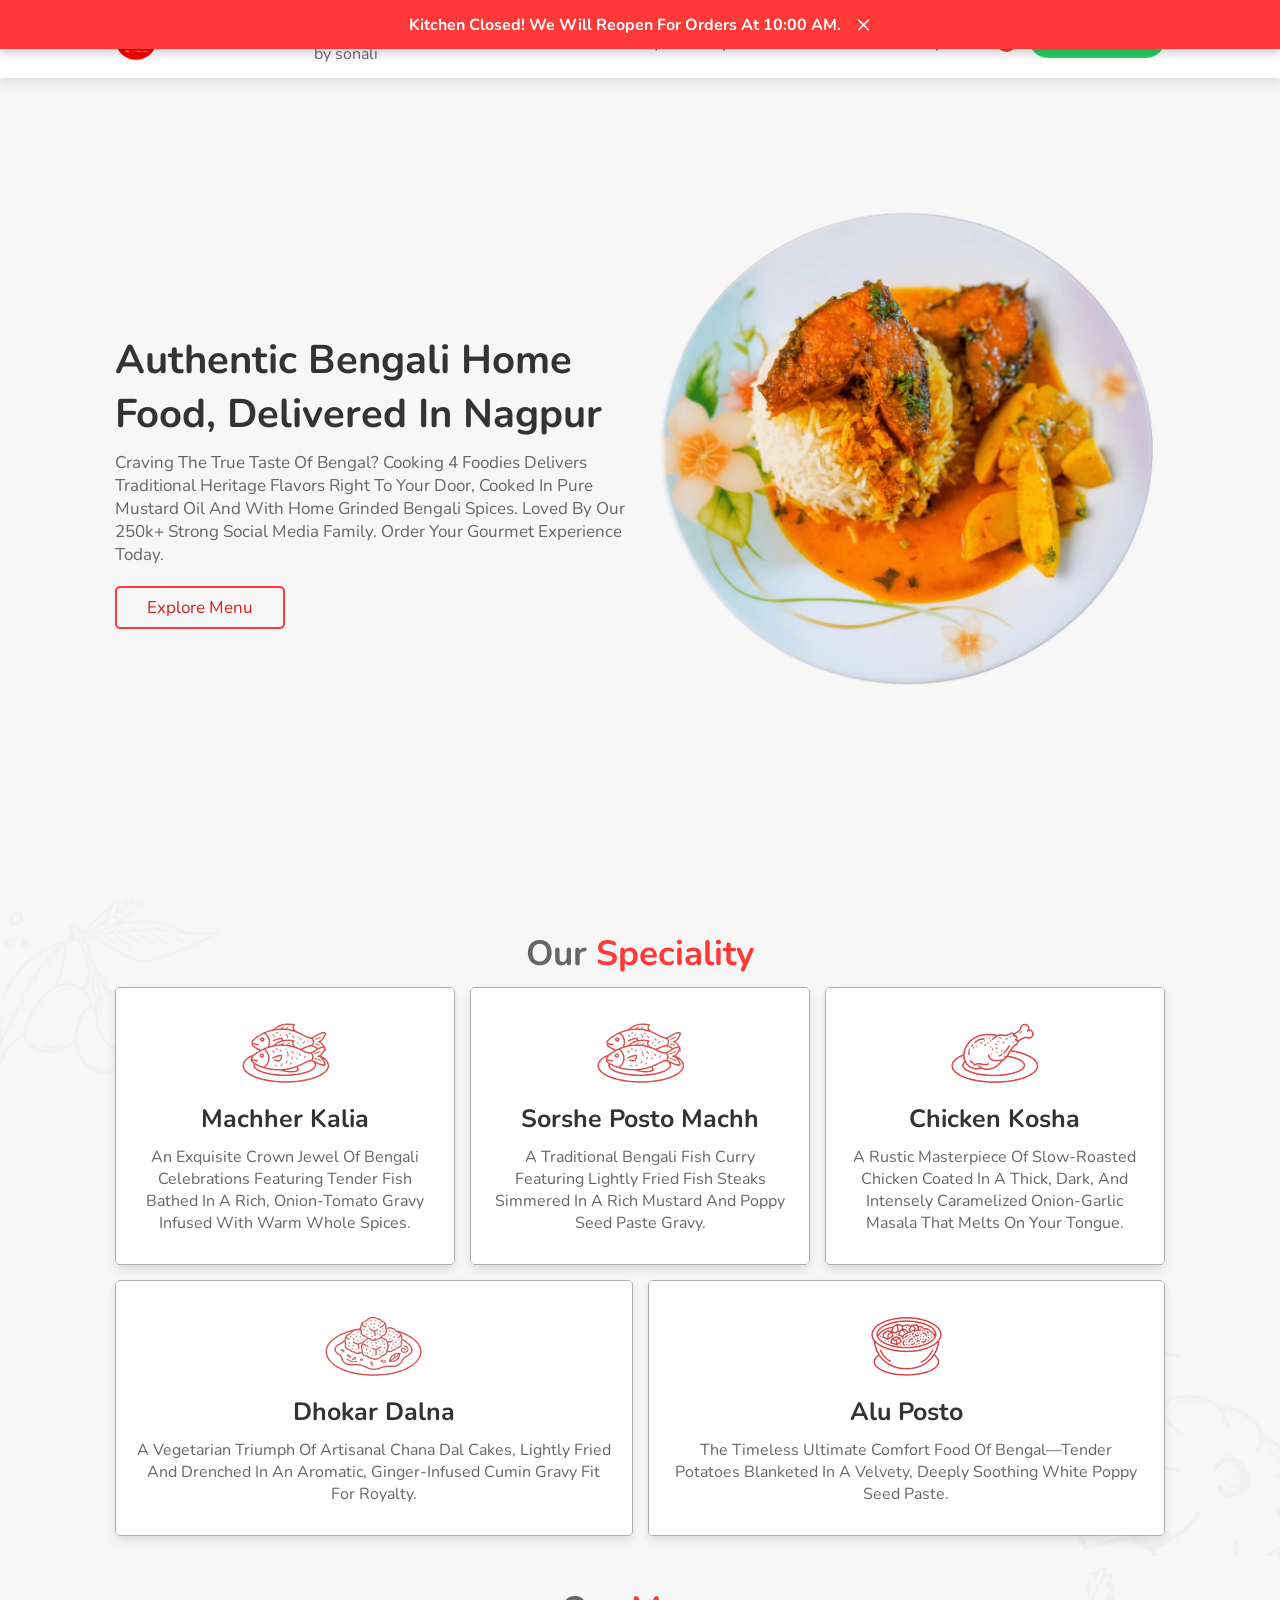
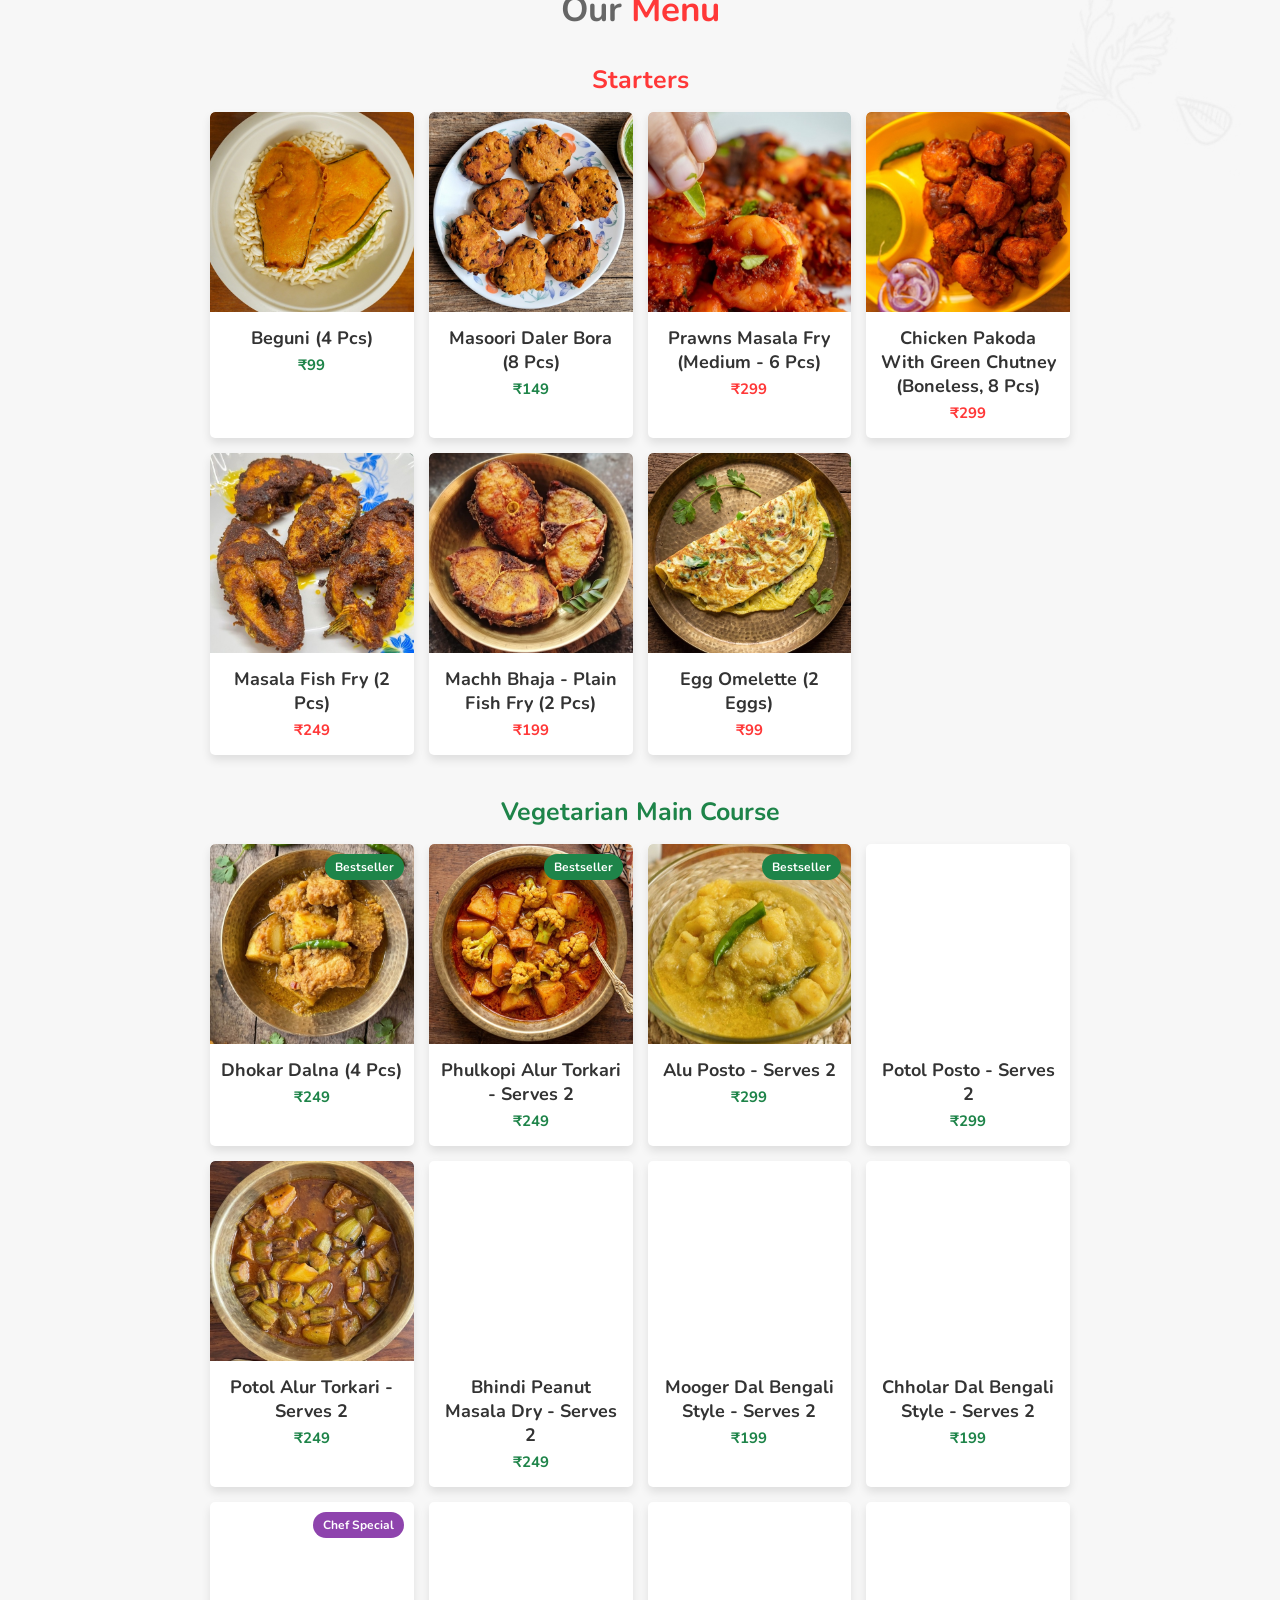
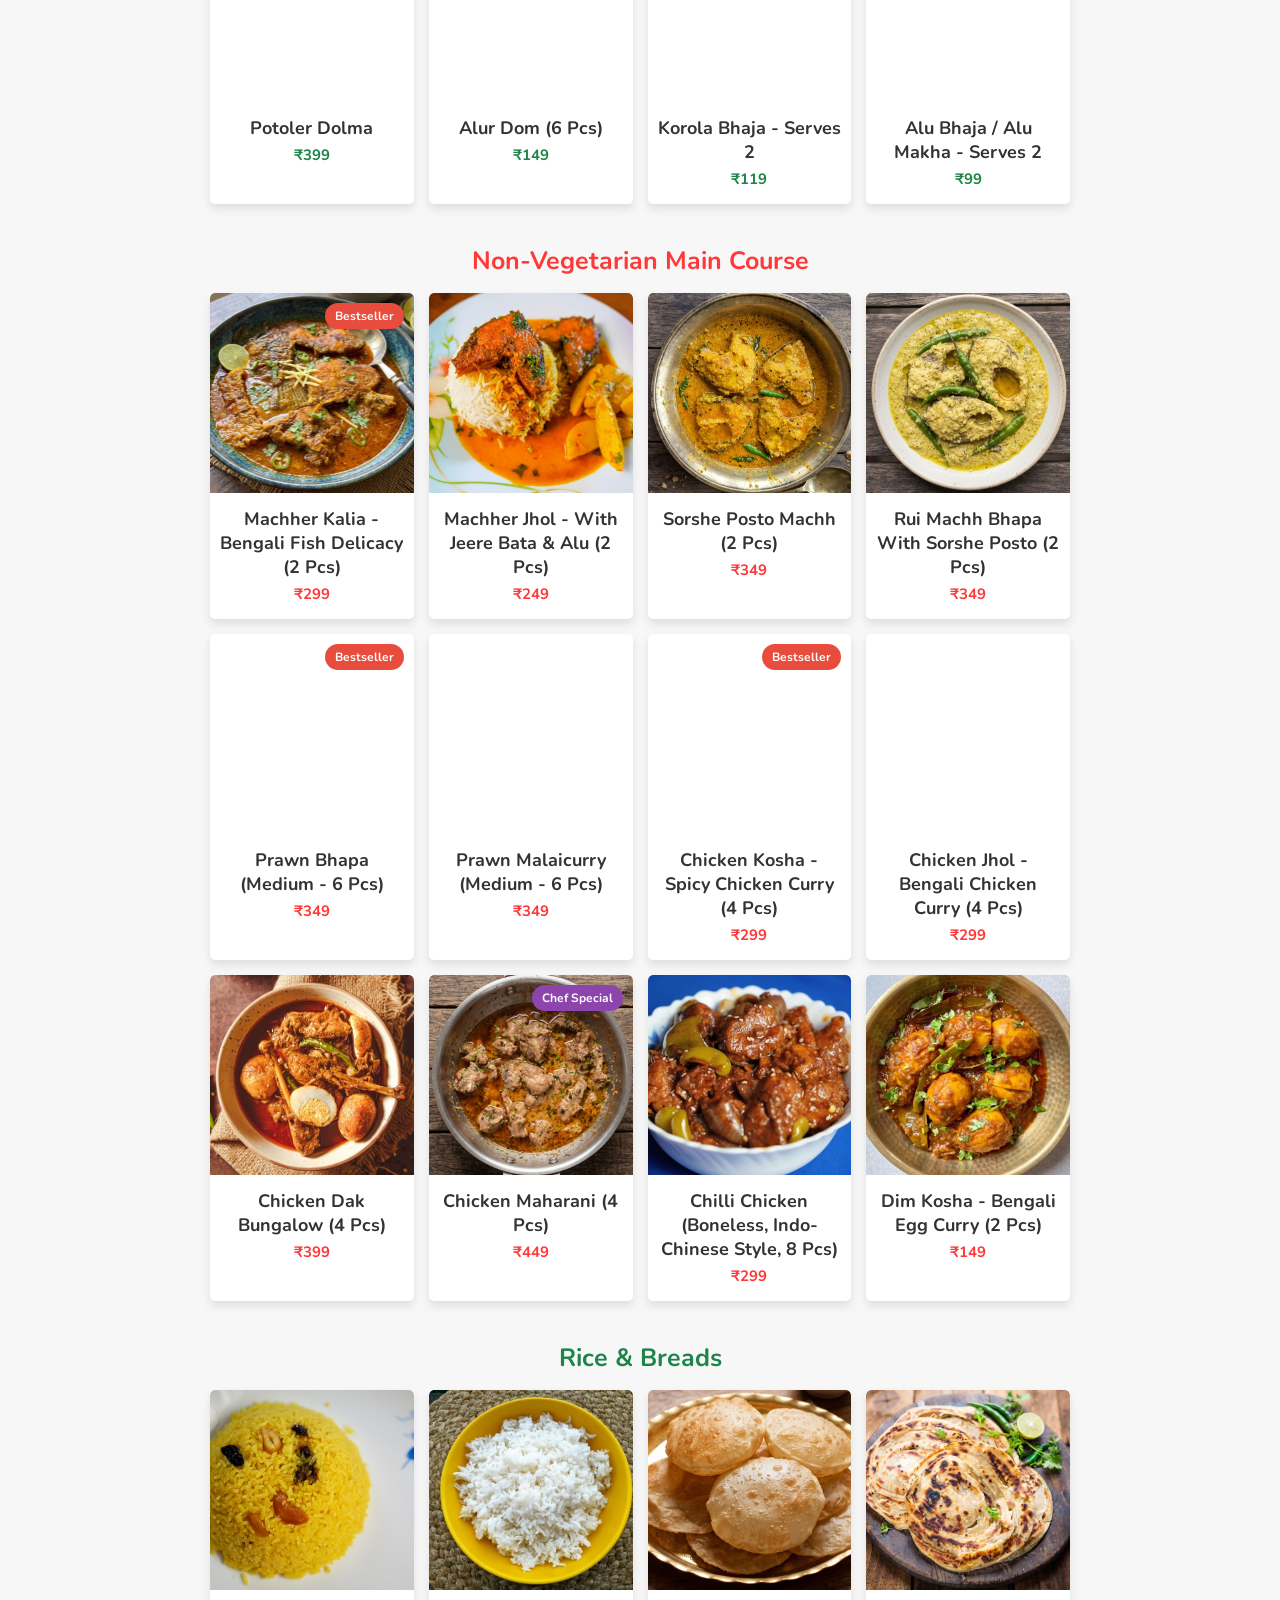
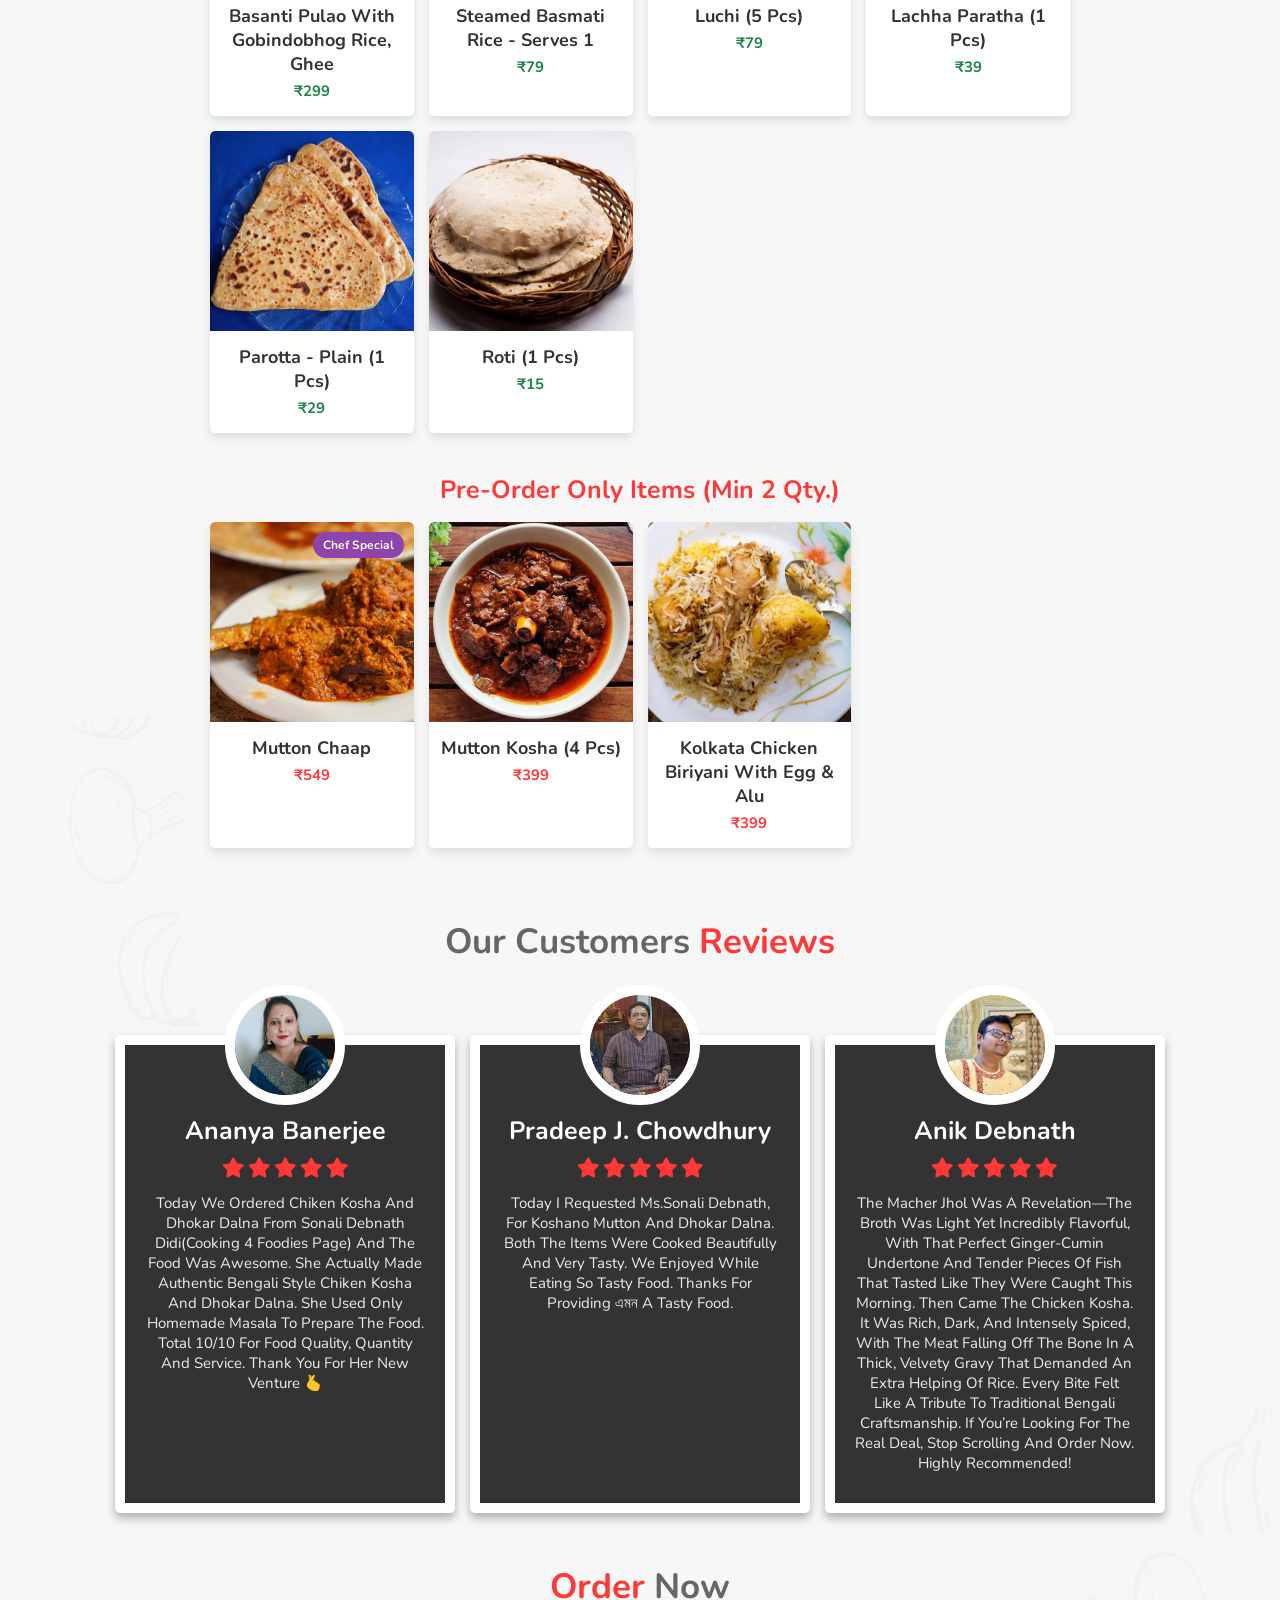
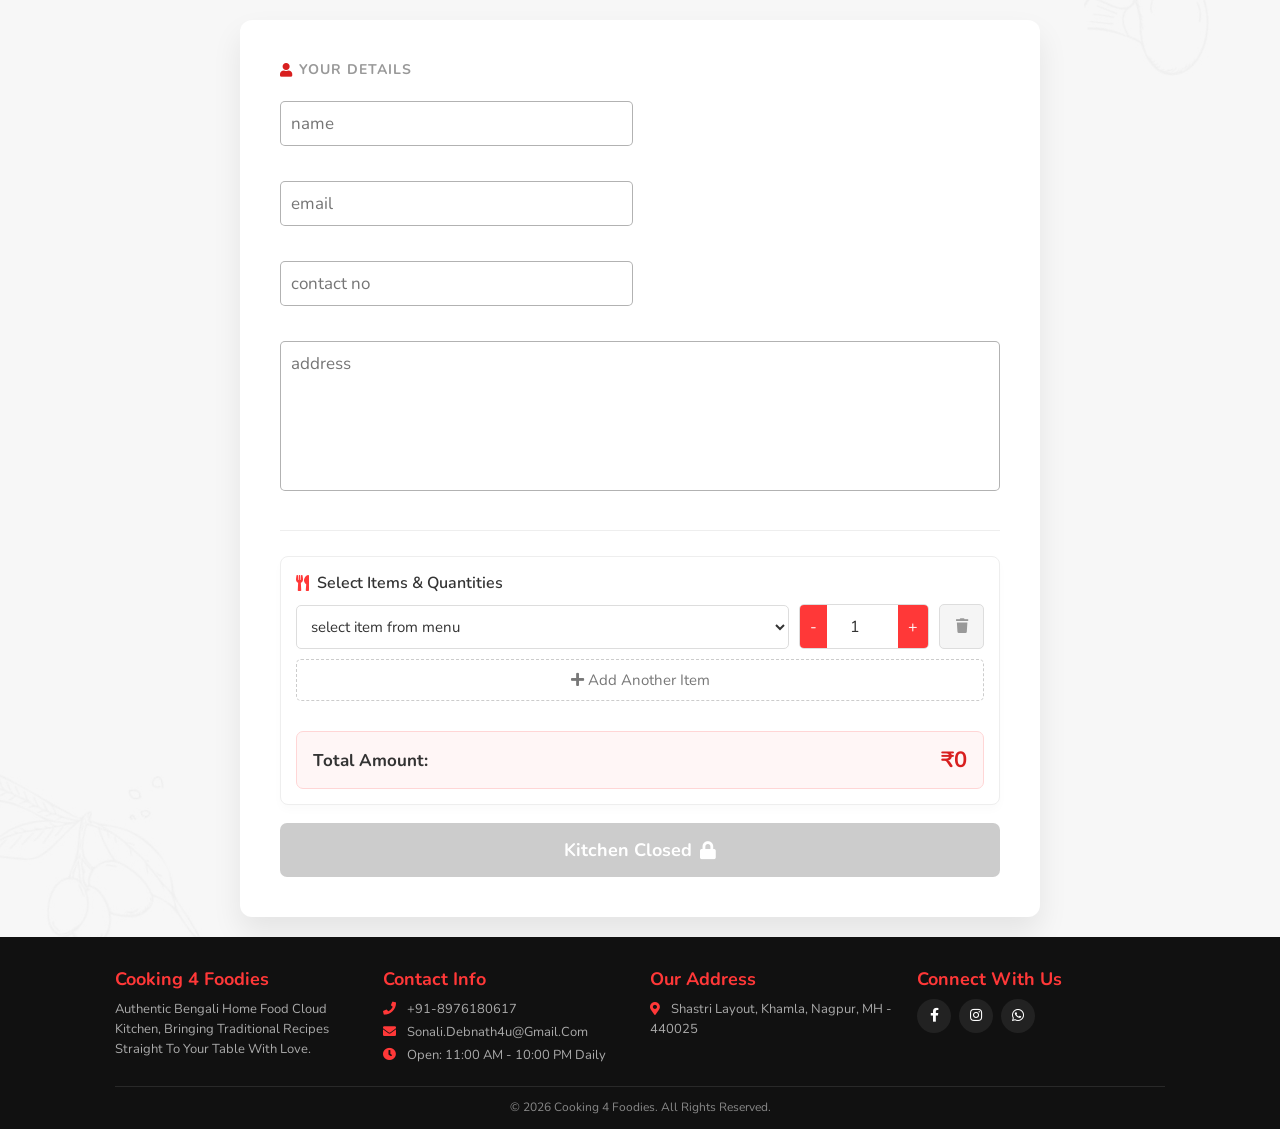
==== commit 7a638dc5: "Lachha Paratha" ====
--- a/index.html
+++ b/index.html
@@ -985,15 +985,6 @@
                     <button type="button" class="hover-add-btn" onclick="addToCart('Alu Bhaja / Alu Makha - Serves 2', this)">add to cart</button>
                 </div>
             </div>
-            <div class="menu-card veg-card">
-                <img width="839" height="600" loading="lazy" decoding="async" src="images/s-img-3.jpg" alt="Potol Bhaja">
-                <h4>potol bhaja - serves 2</h4>
-                <span class="price green-price">₹99</span>
-                <div class="hover-info">
-                    <p>crispy fried pointed gourd slices.</p>
-                    <button type="button" class="hover-add-btn" onclick="addToCart('Potol Bhaja - Serves 2', this)">add to cart</button>
-                </div>
-            </div>
         </div>
     </div>
 
@@ -1145,6 +1136,15 @@
                 <div class="hover-info">
                     <p>deep-fried puffed indian bread.</p>
                     <button type="button" class="hover-add-btn" onclick="addToCart('Luchi (5 Pcs)', this)">add to cart</button>
+                </div>
+            </div>
+            <div class="menu-card veg-card">
+                <img width="839" height="600" loading="lazy" decoding="async" src="images/s-img-3.jpg" alt="Lachha Paratha">
+                <h4>lachha paratha (1 pcs)</h4>
+                <span class="price green-price">₹39</span>
+                <div class="hover-info">
+                    <p>flaky multi-layered Indian flatbread.</p>
+                    <button type="button" class="hover-add-btn" onclick="addToCart('Lachha Paratha (1 Pcs)', this)">add to cart</button>
                 </div>
             </div>
             <div class="menu-card veg-card">
@@ -1295,7 +1295,6 @@
                                 <option value="Alur Dom (6 Pcs)">Alur Dom (6 Pcs) - ₹149</option>
                                 <option value="Korola Bhaja - Serves 2">Korola Bhaja - Serves 2 - ₹119</option>
                                 <option value="Alu Bhaja / Alu Makha - Serves 2">Alu Bhaja / Alu Makha - Serves 2 - ₹99</option>
-                                <option value="Potol Bhaja - Serves 2">Potol Bhaja - Serves 2 - ₹99</option>
                             </optgroup>
                             <optgroup label="Non-Vegetarian Main Course">
                                 <option value="Machher Kalia - Bengali Fish Delicacy (2 Pcs)">Machher Kalia - Bengali Fish Delicacy (2 Pcs) - ₹299</option>
@@ -1315,6 +1314,7 @@
                                 <option value="Basanti Pulao with Gobindobhog Rice, Ghee">Basanti Pulao with Gobindobhog Rice, Ghee - ₹299</option>
                                 <option value="Steamed Basmati Rice - Serves 1">Steamed Basmati Rice - Serves 1 - ₹79</option>
                                 <option value="Luchi (5 Pcs)">Luchi (5 Pcs) - ₹79</option>
+                                <option value="Lachha Paratha (1 Pcs)">Lachha Paratha (1 Pcs) - ₹39</option>
                                 <option value="Parotta - Plain (1 Pcs)">Parotta - Plain (1 Pcs) - ₹29</option>
                                 <option value="Roti (1 Pcs)">Roti (1 Pcs) - ₹15</option>
                             </optgroup>
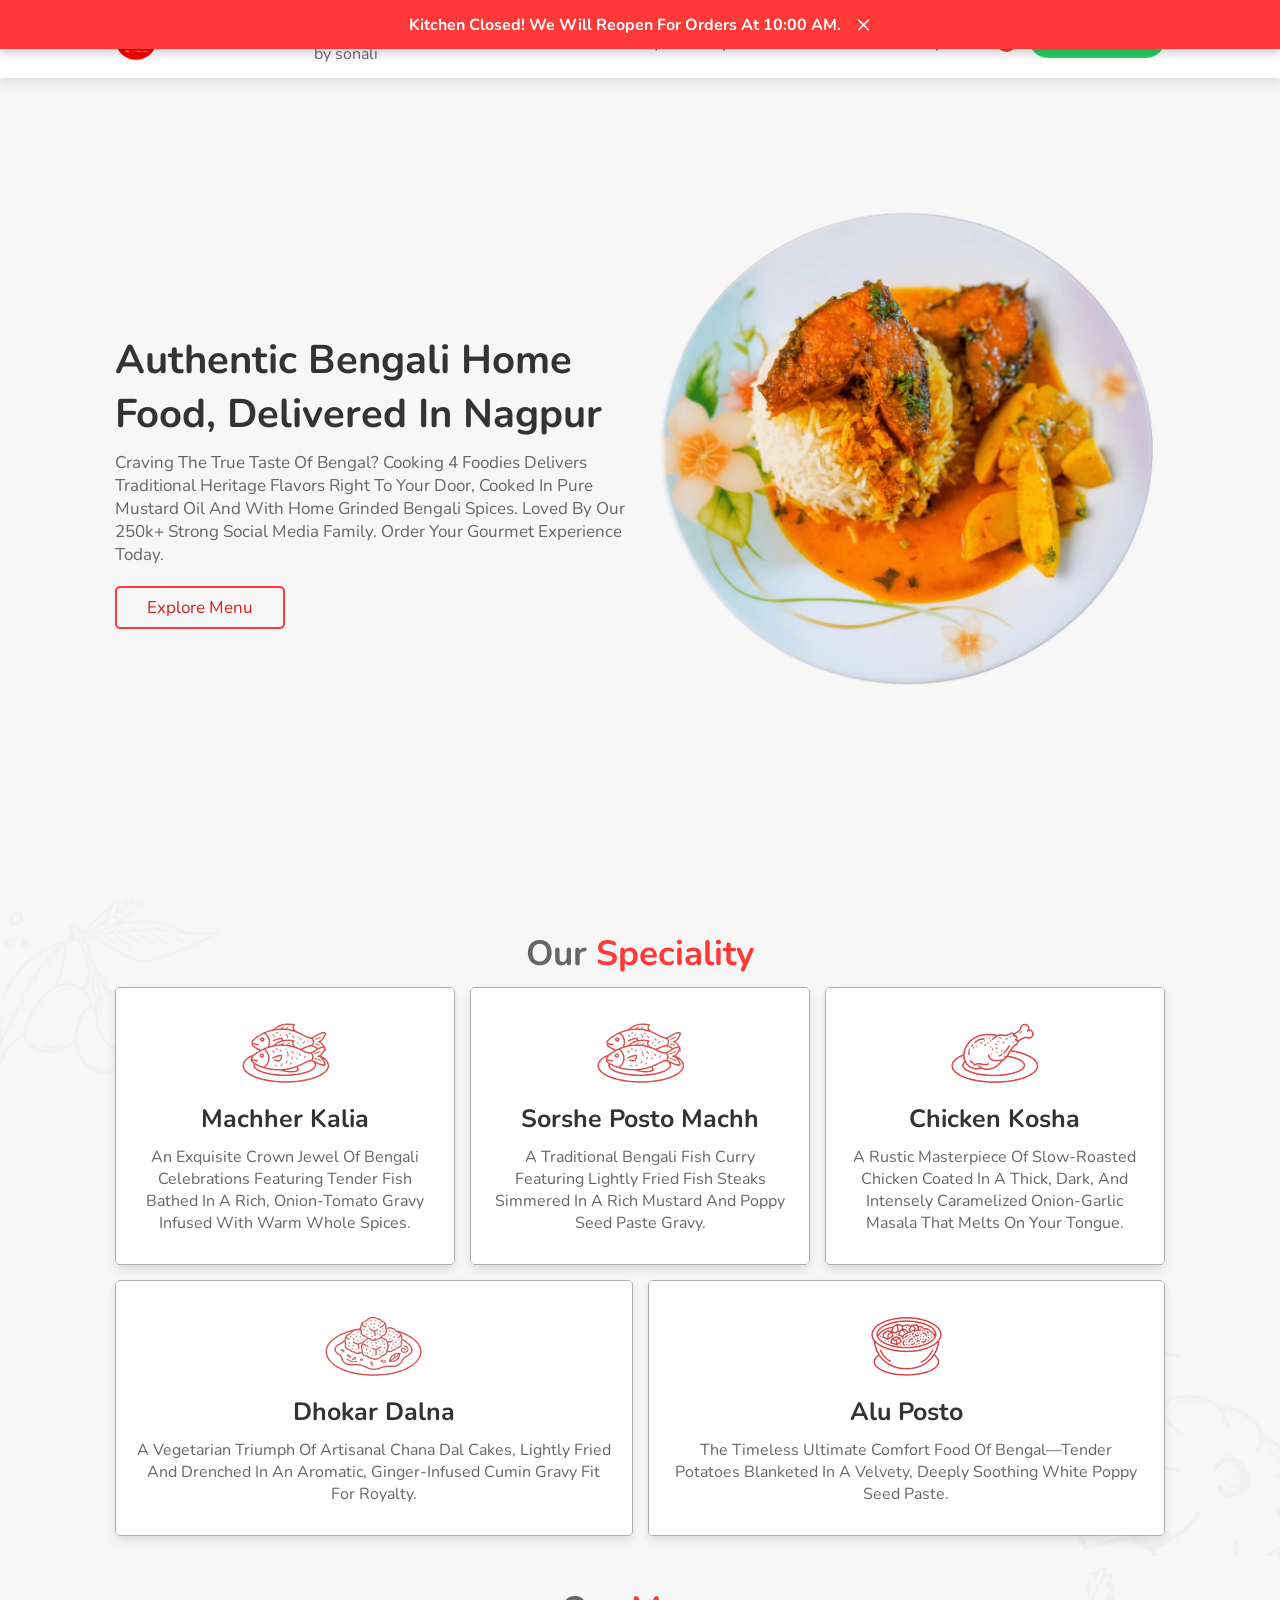
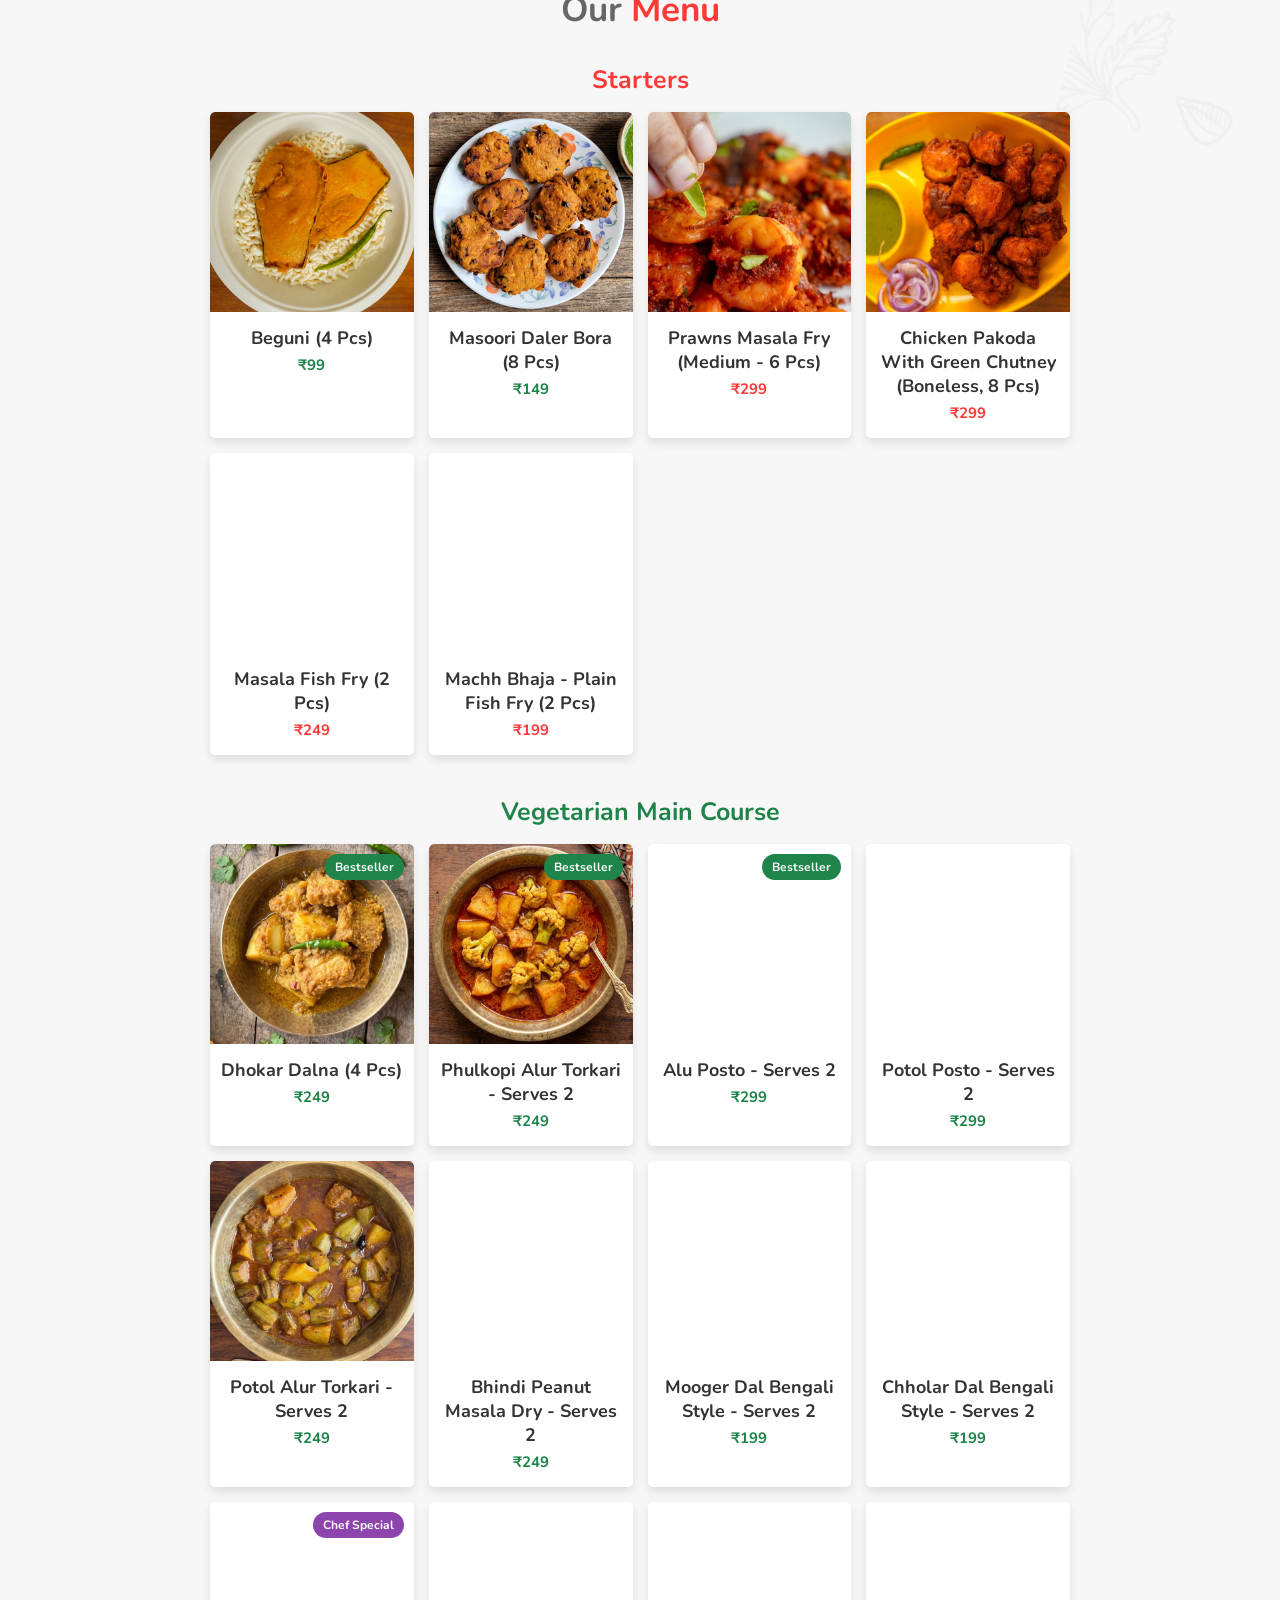
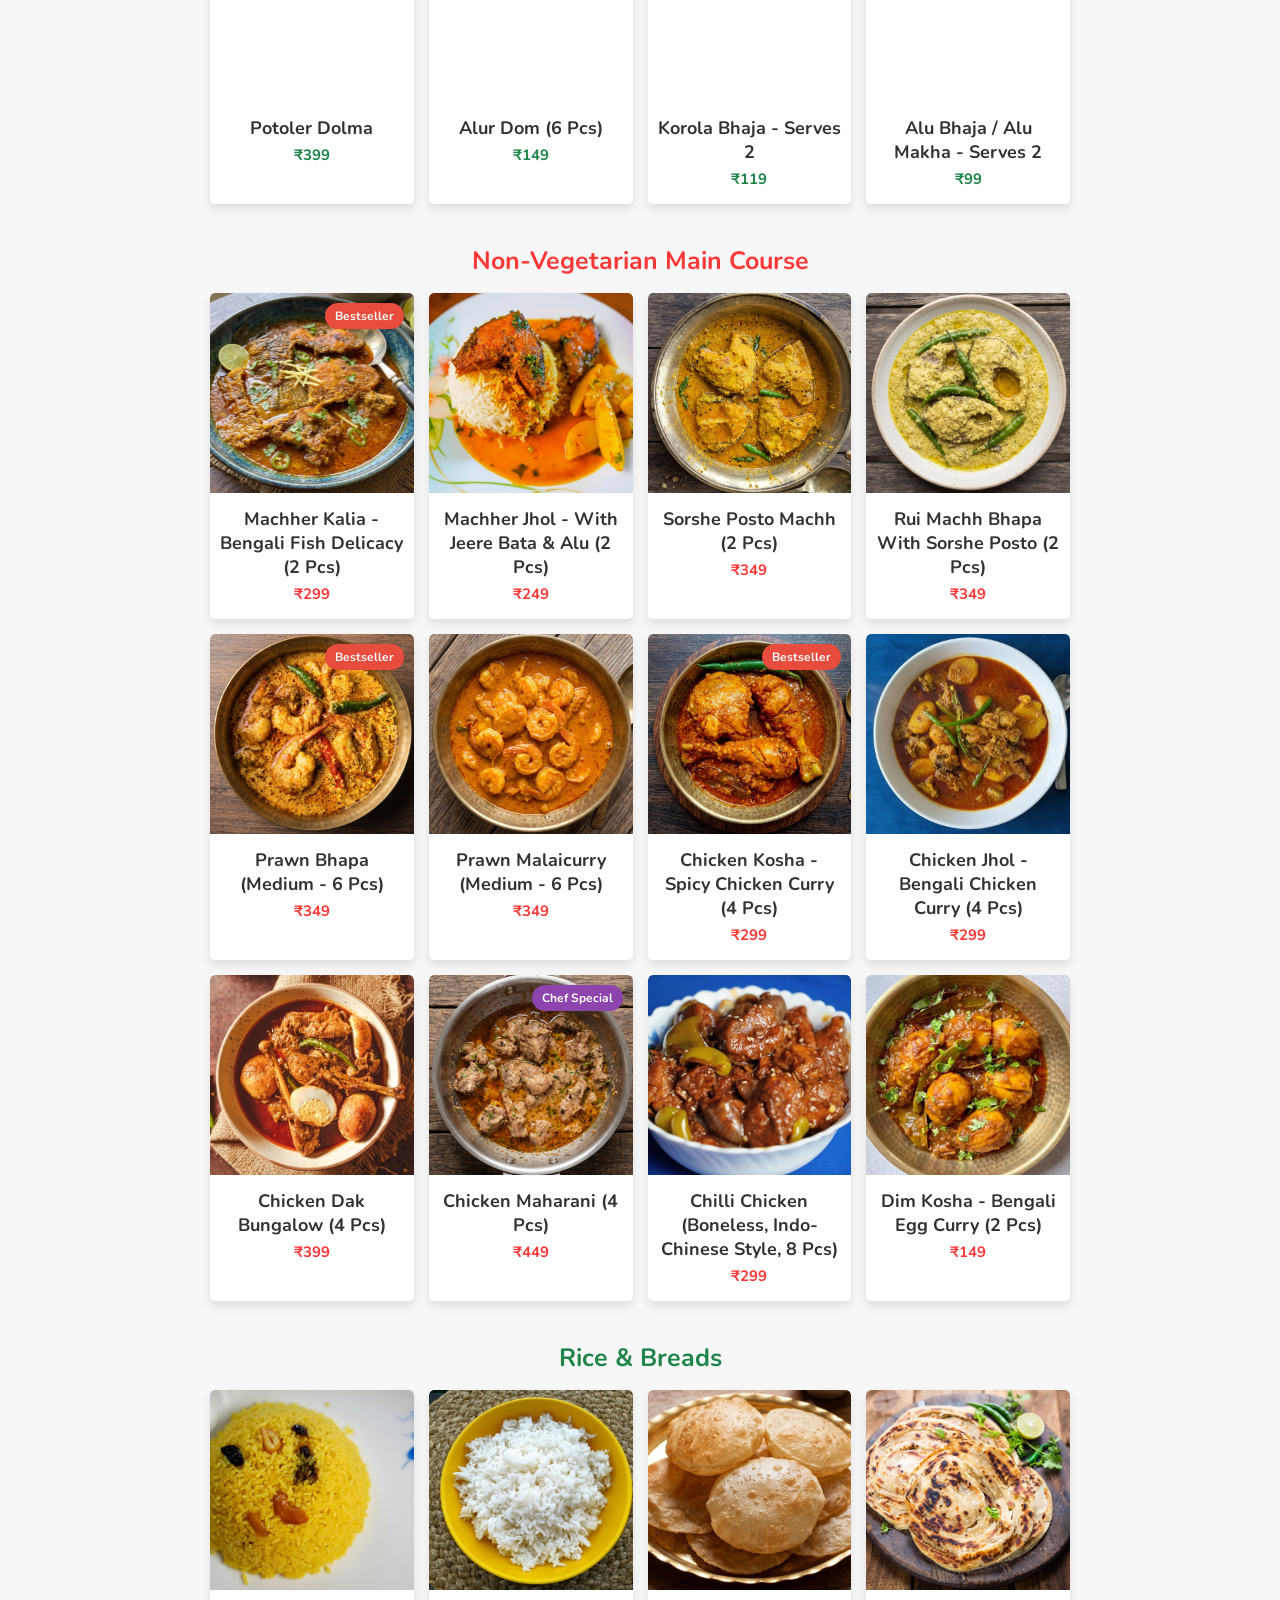
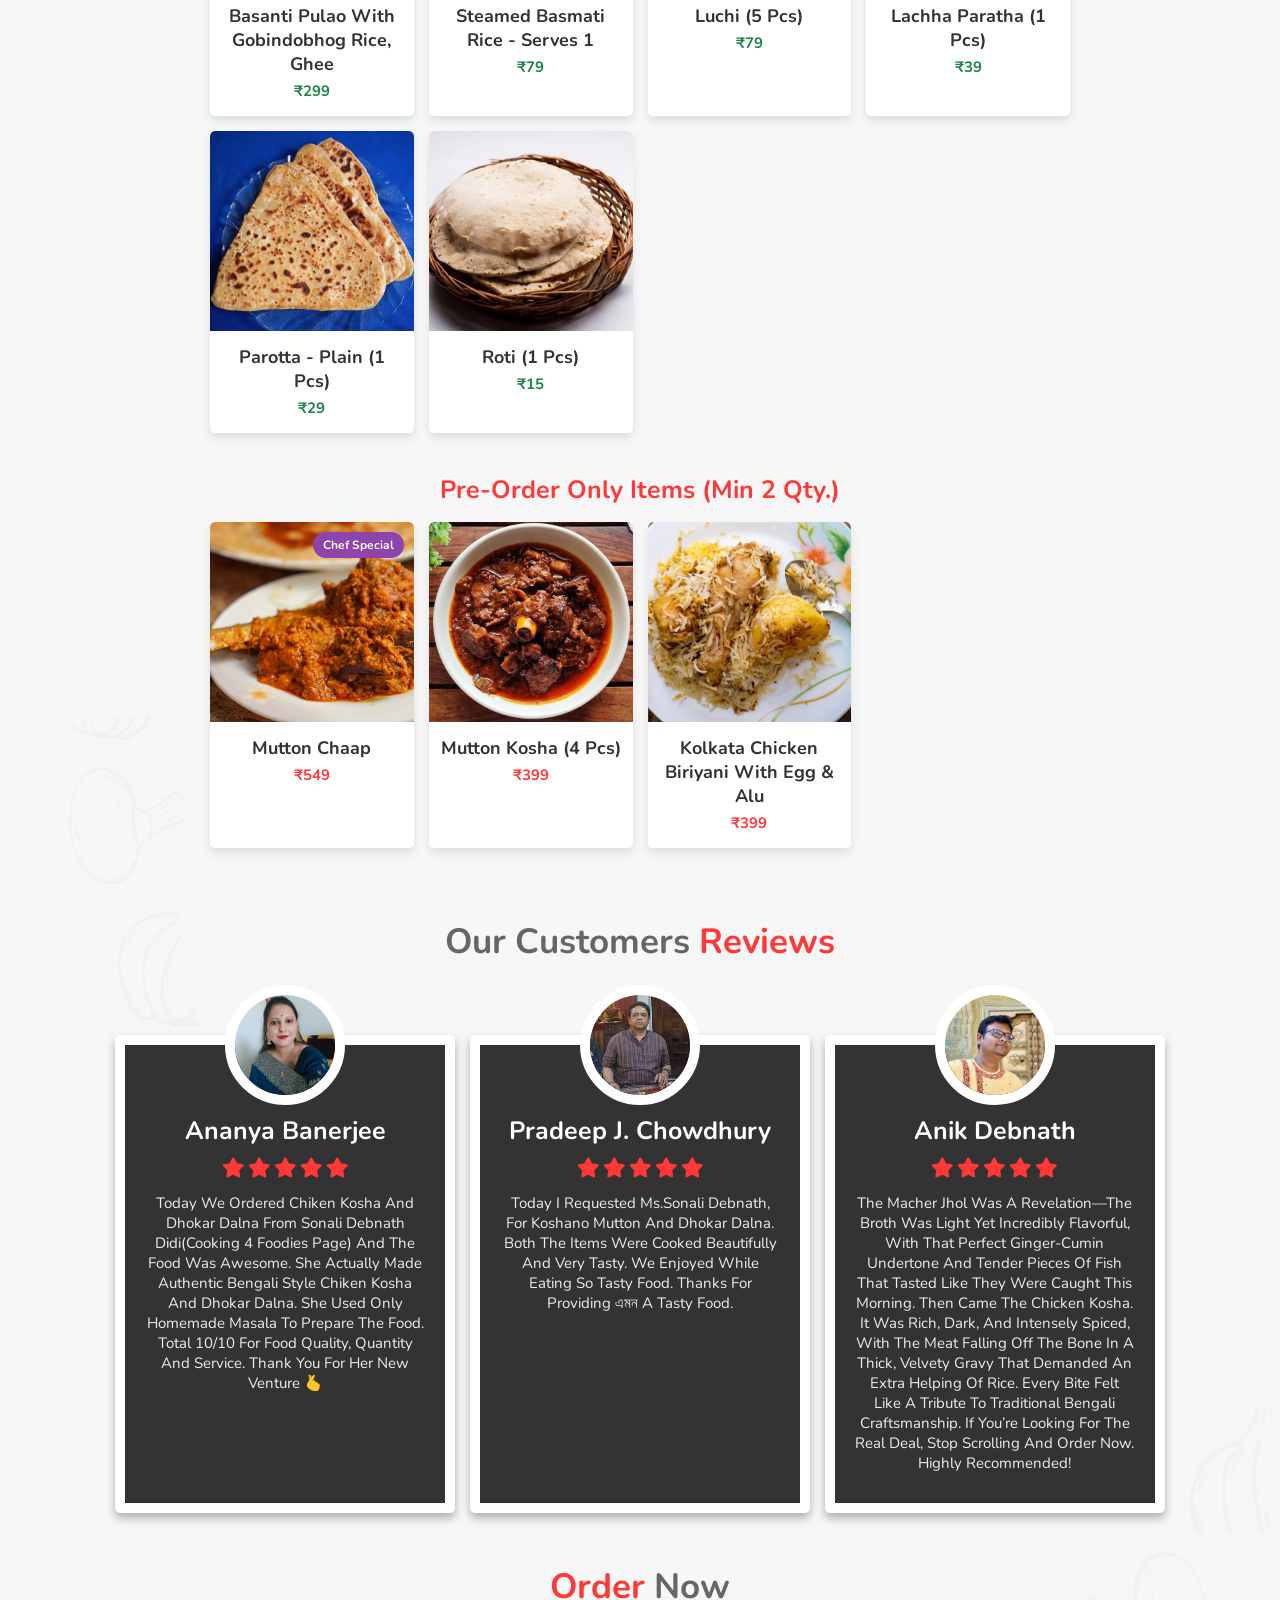
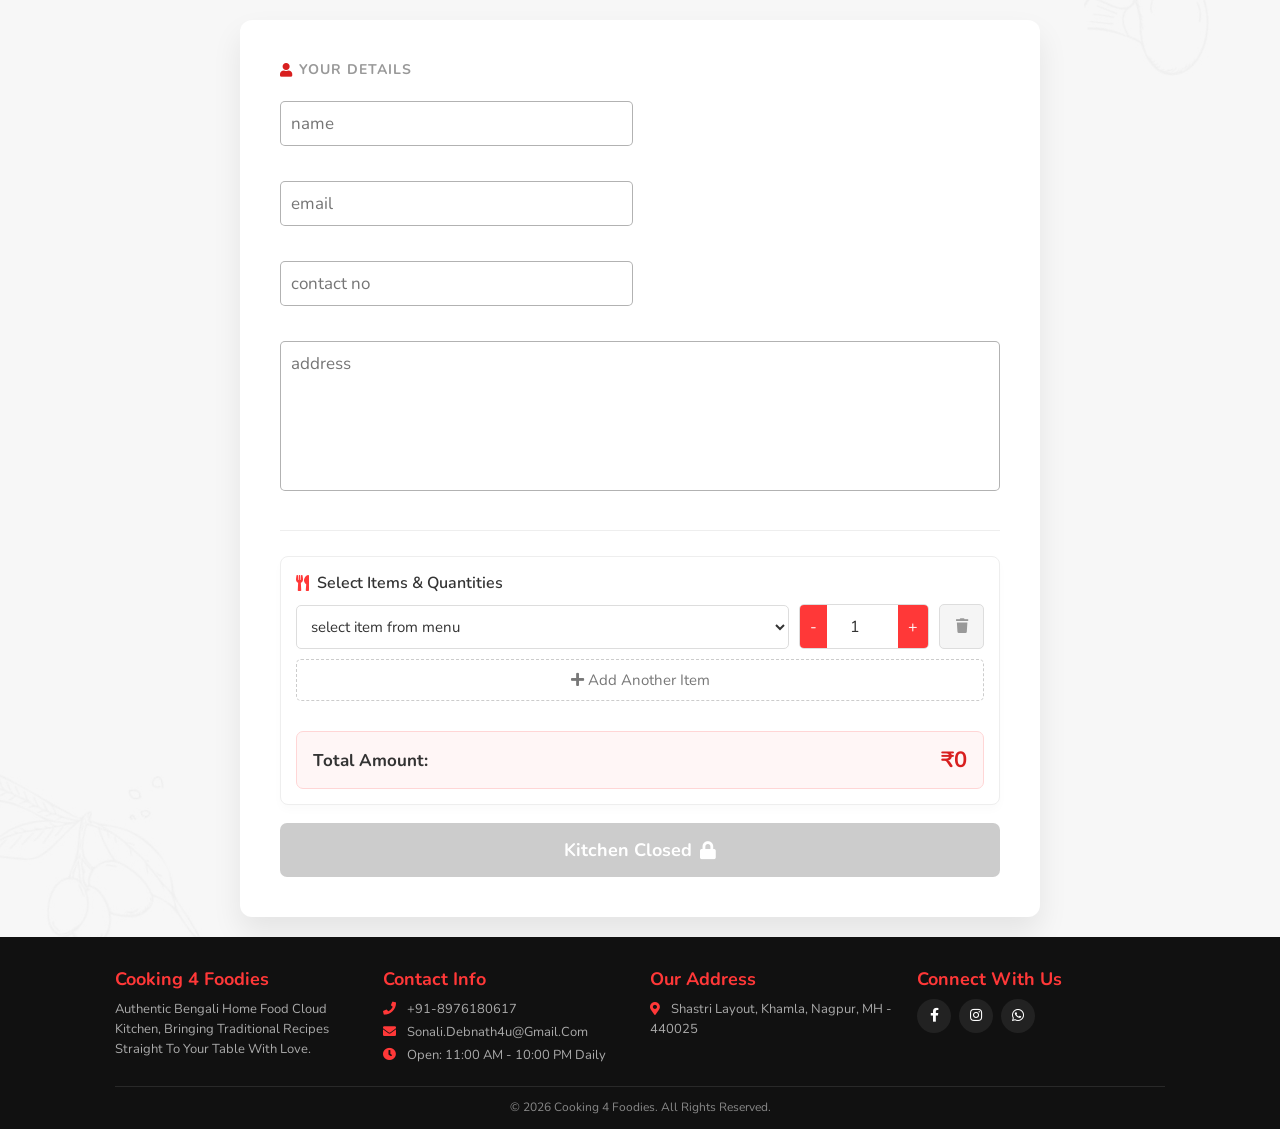
==== commit 524cf209: "omelette deleted" ====
--- a/index.html
+++ b/index.html
@@ -857,15 +857,6 @@
                     <button type="button" class="hover-add-btn" onclick="addToCart('Machh Bhaja - Plain Fish Fry (2 Pcs)', this)">add to cart</button>
                 </div>
             </div>
-            <div class="menu-card">
-                <img width="840" height="600" loading="lazy" decoding="async" src="images/p-19.jpg" alt="Egg Omelette">
-                <h4>egg omelette (2 eggs)</h4>
-                <span class="price">₹99</span>
-                <div class="hover-info">
-                    <p>fluffy homestyle egg omelette.</p>
-                    <button type="button" class="hover-add-btn" onclick="addToCart('Egg Omelette (2 Eggs)', this)">add to cart</button>
-                </div>
-            </div>
         </div>
     </div>
 
@@ -1280,7 +1271,6 @@
                                 <option value="Chicken Pakoda with Green Chutney (Boneless, 8 Pcs)">Chicken Pakoda with Green Chutney (Boneless, 8 Pcs) - ₹299</option>
                                 <option value="Masala Fish Fry (2 Pcs)">Masala Fish Fry (2 Pcs) - ₹249</option>
                                 <option value="Machh Bhaja - Plain Fish Fry (2 Pcs)">Machh Bhaja - Plain Fish Fry (2 Pcs) - ₹199</option>
-                                <option value="Egg Omelette (2 Eggs)">Egg Omelette (2 Eggs) - ₹99</option>
                             </optgroup>
                             <optgroup label="Vegetarian Main Course">
                                 <option value="Dhokar Dalna (4 Pcs)">Dhokar Dalna (4 Pcs) - ₹249</option>
